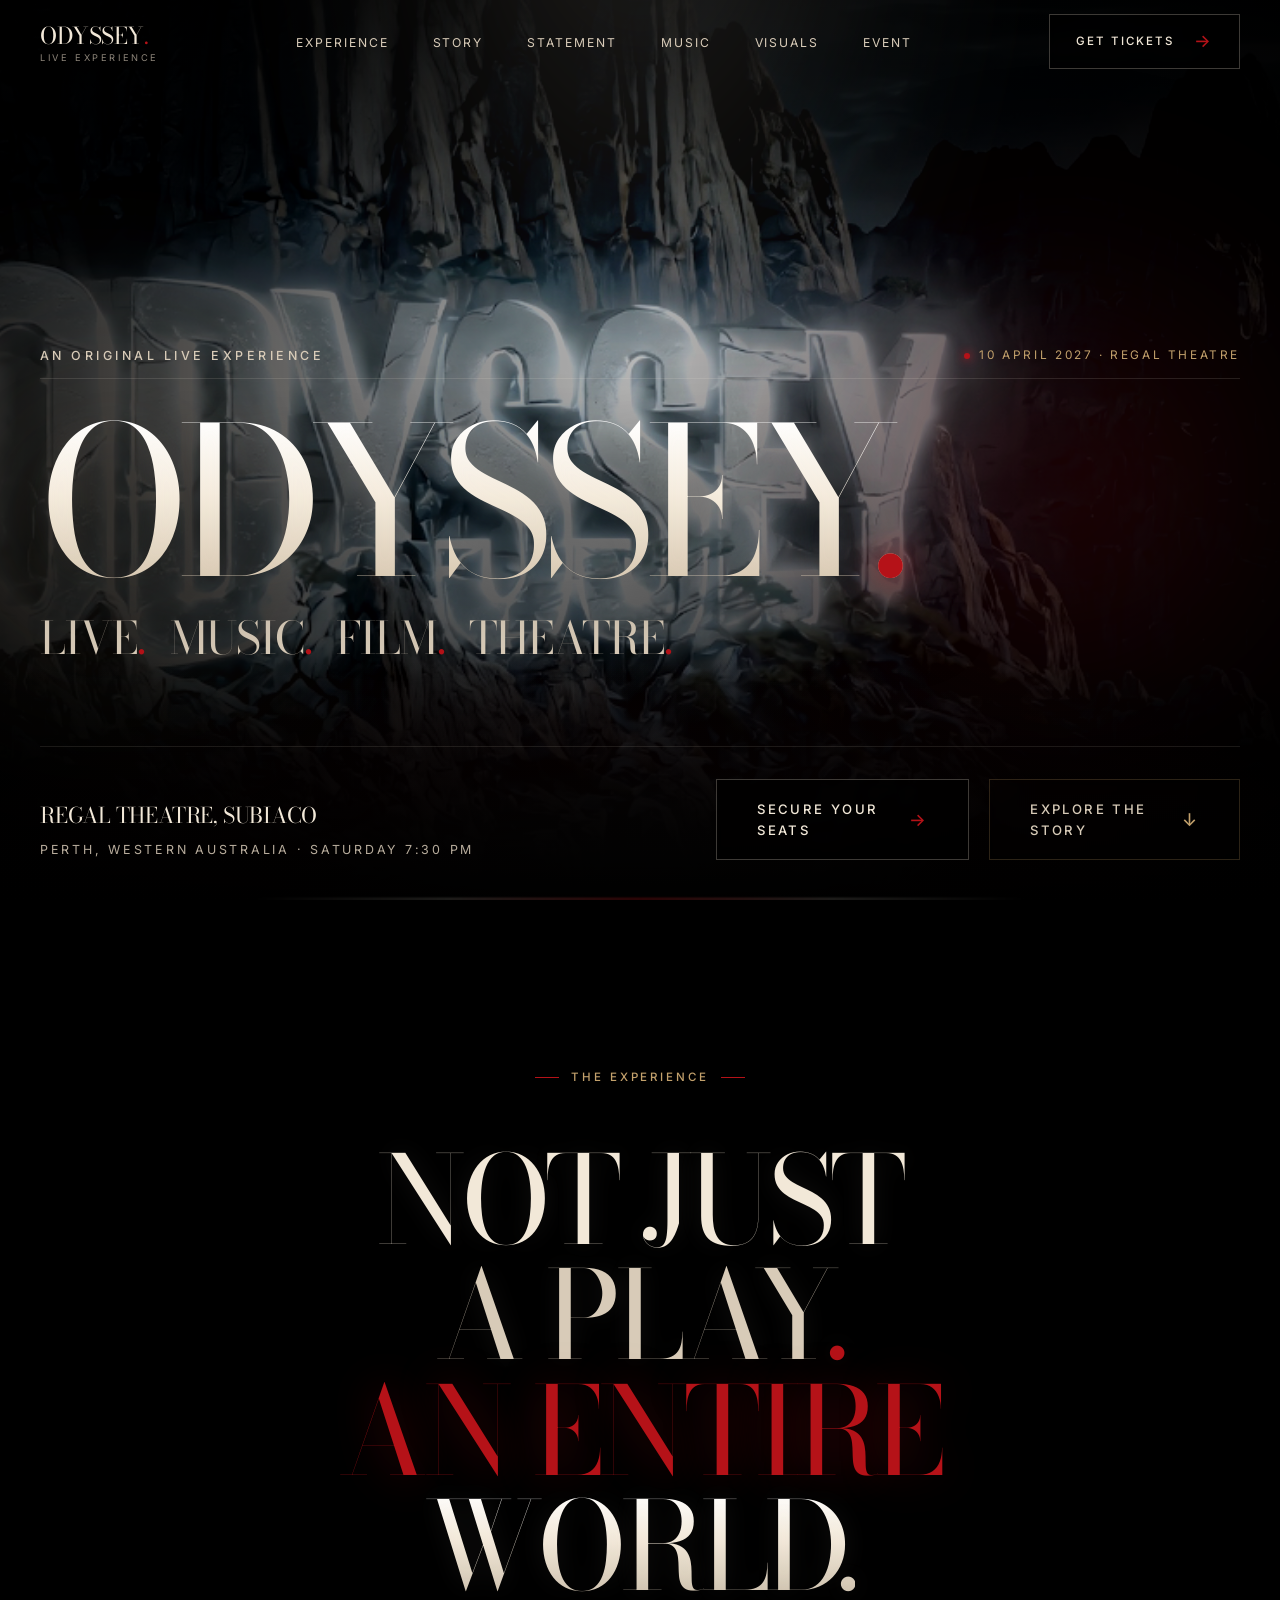
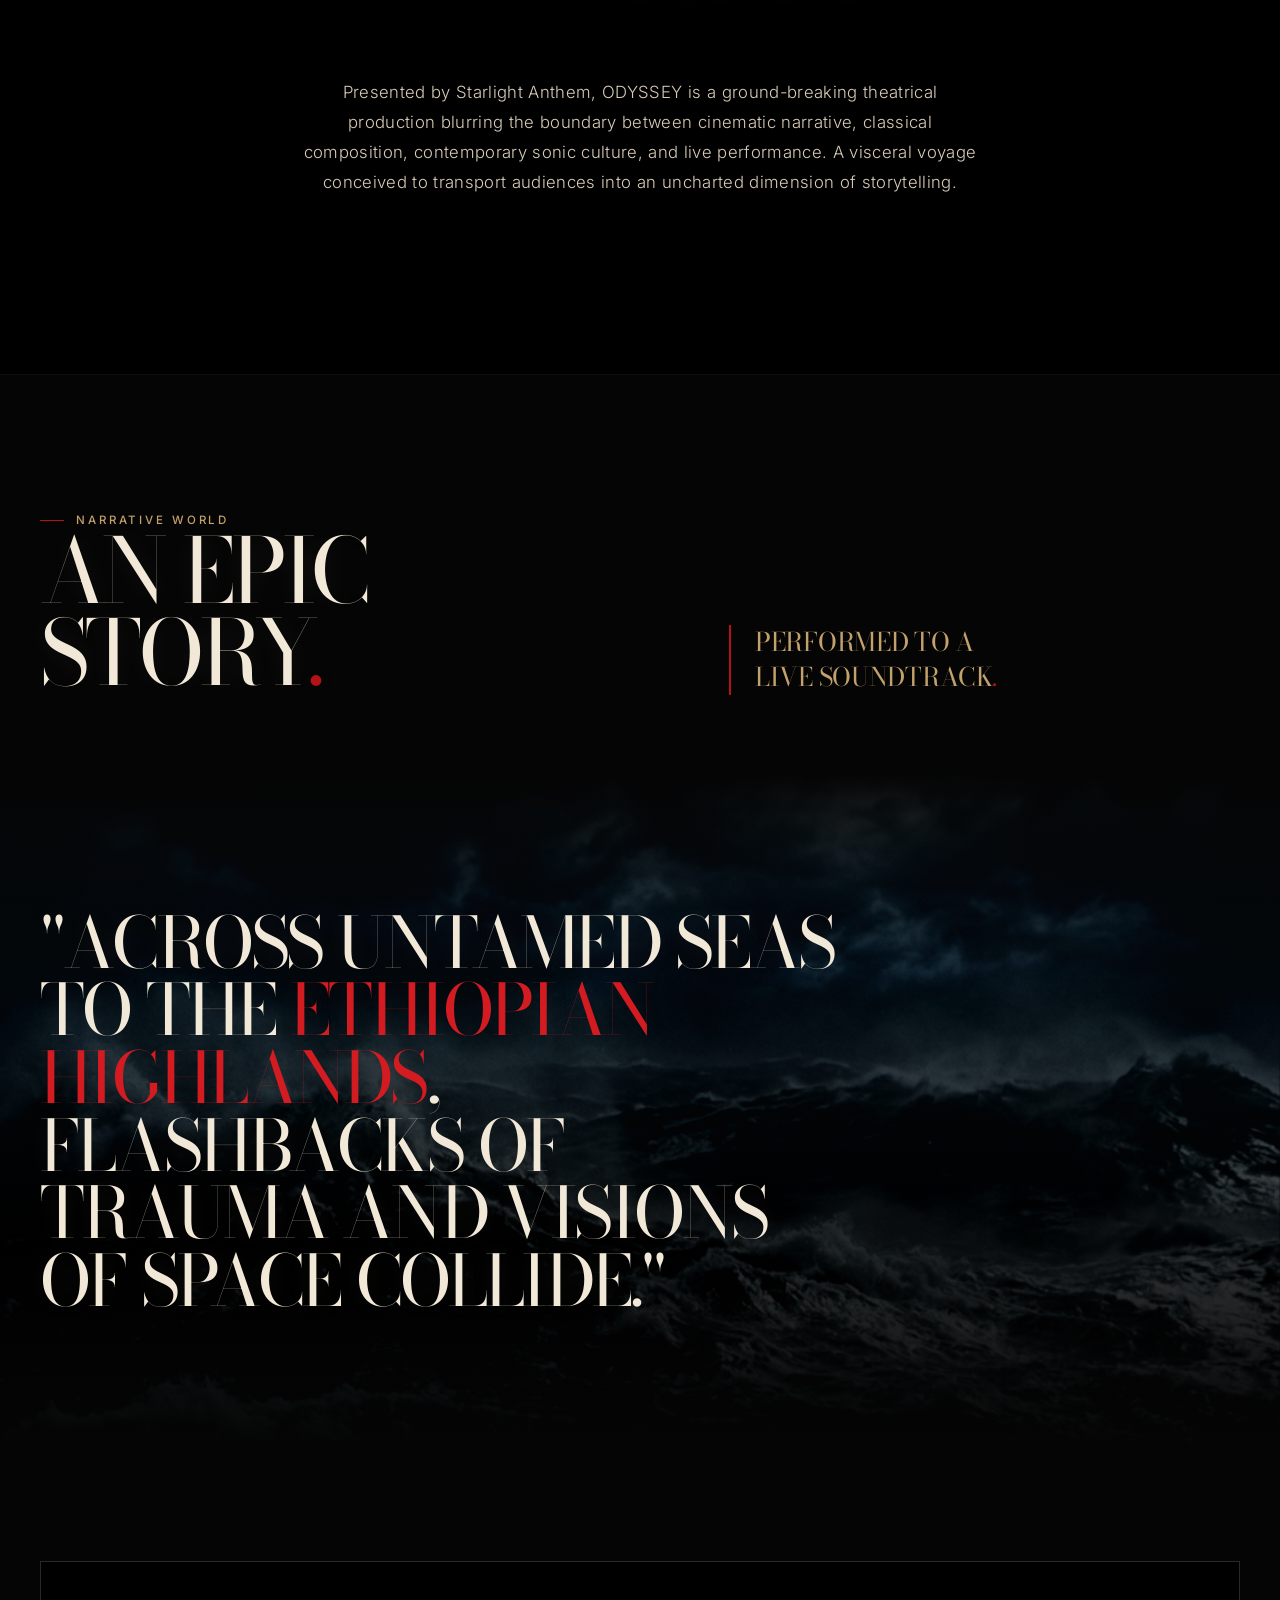
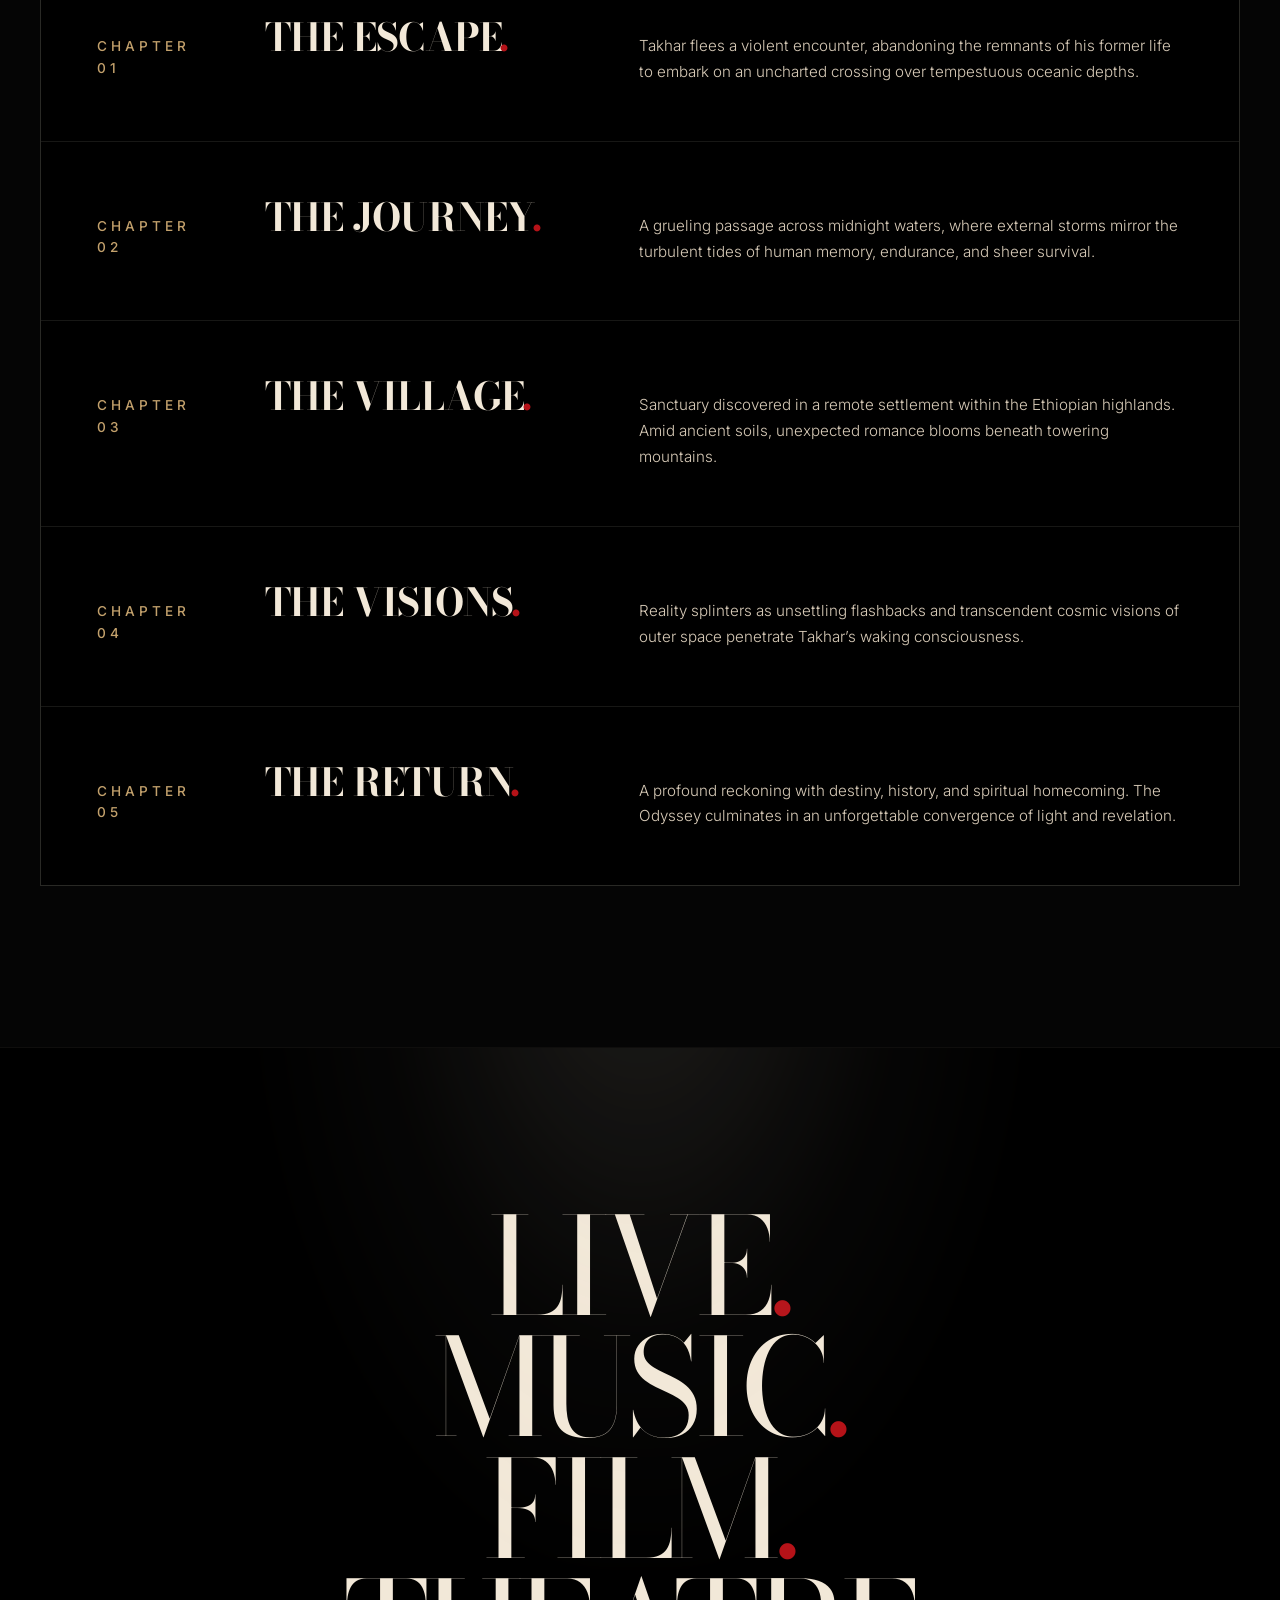
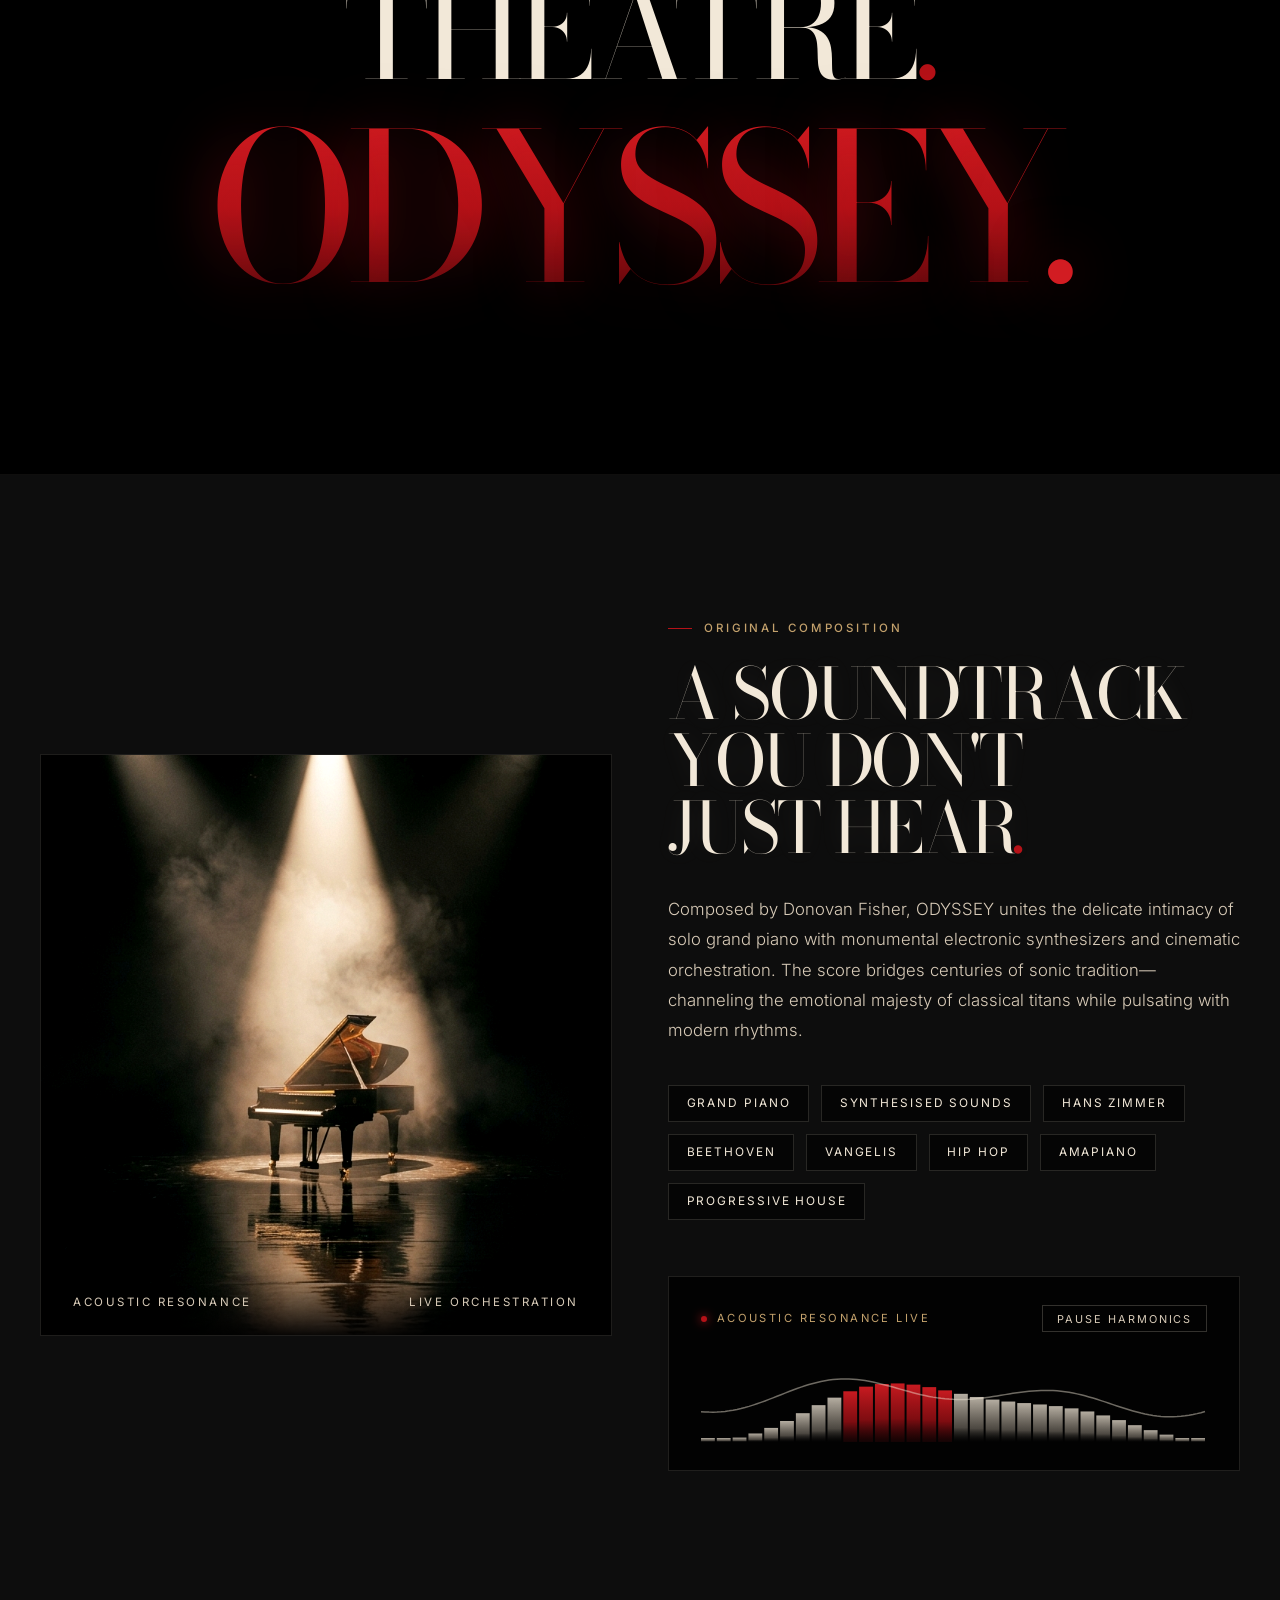
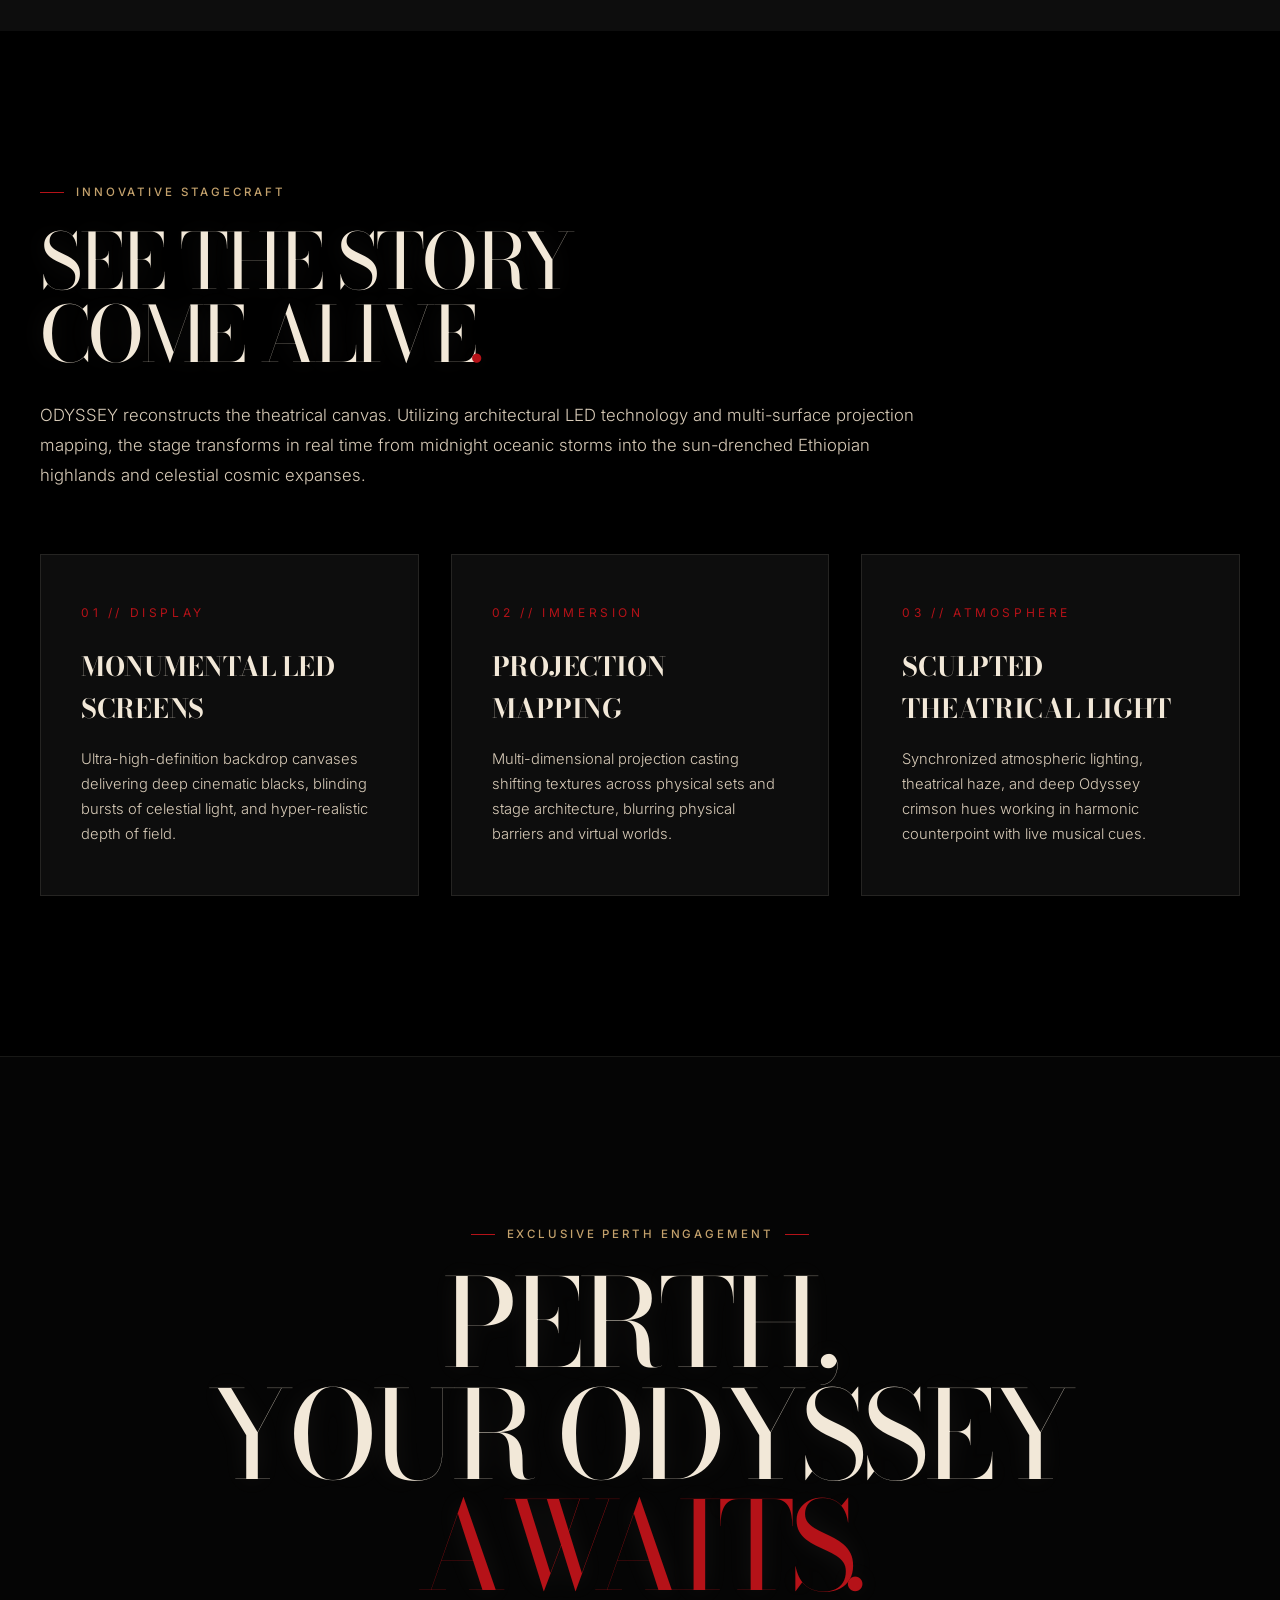
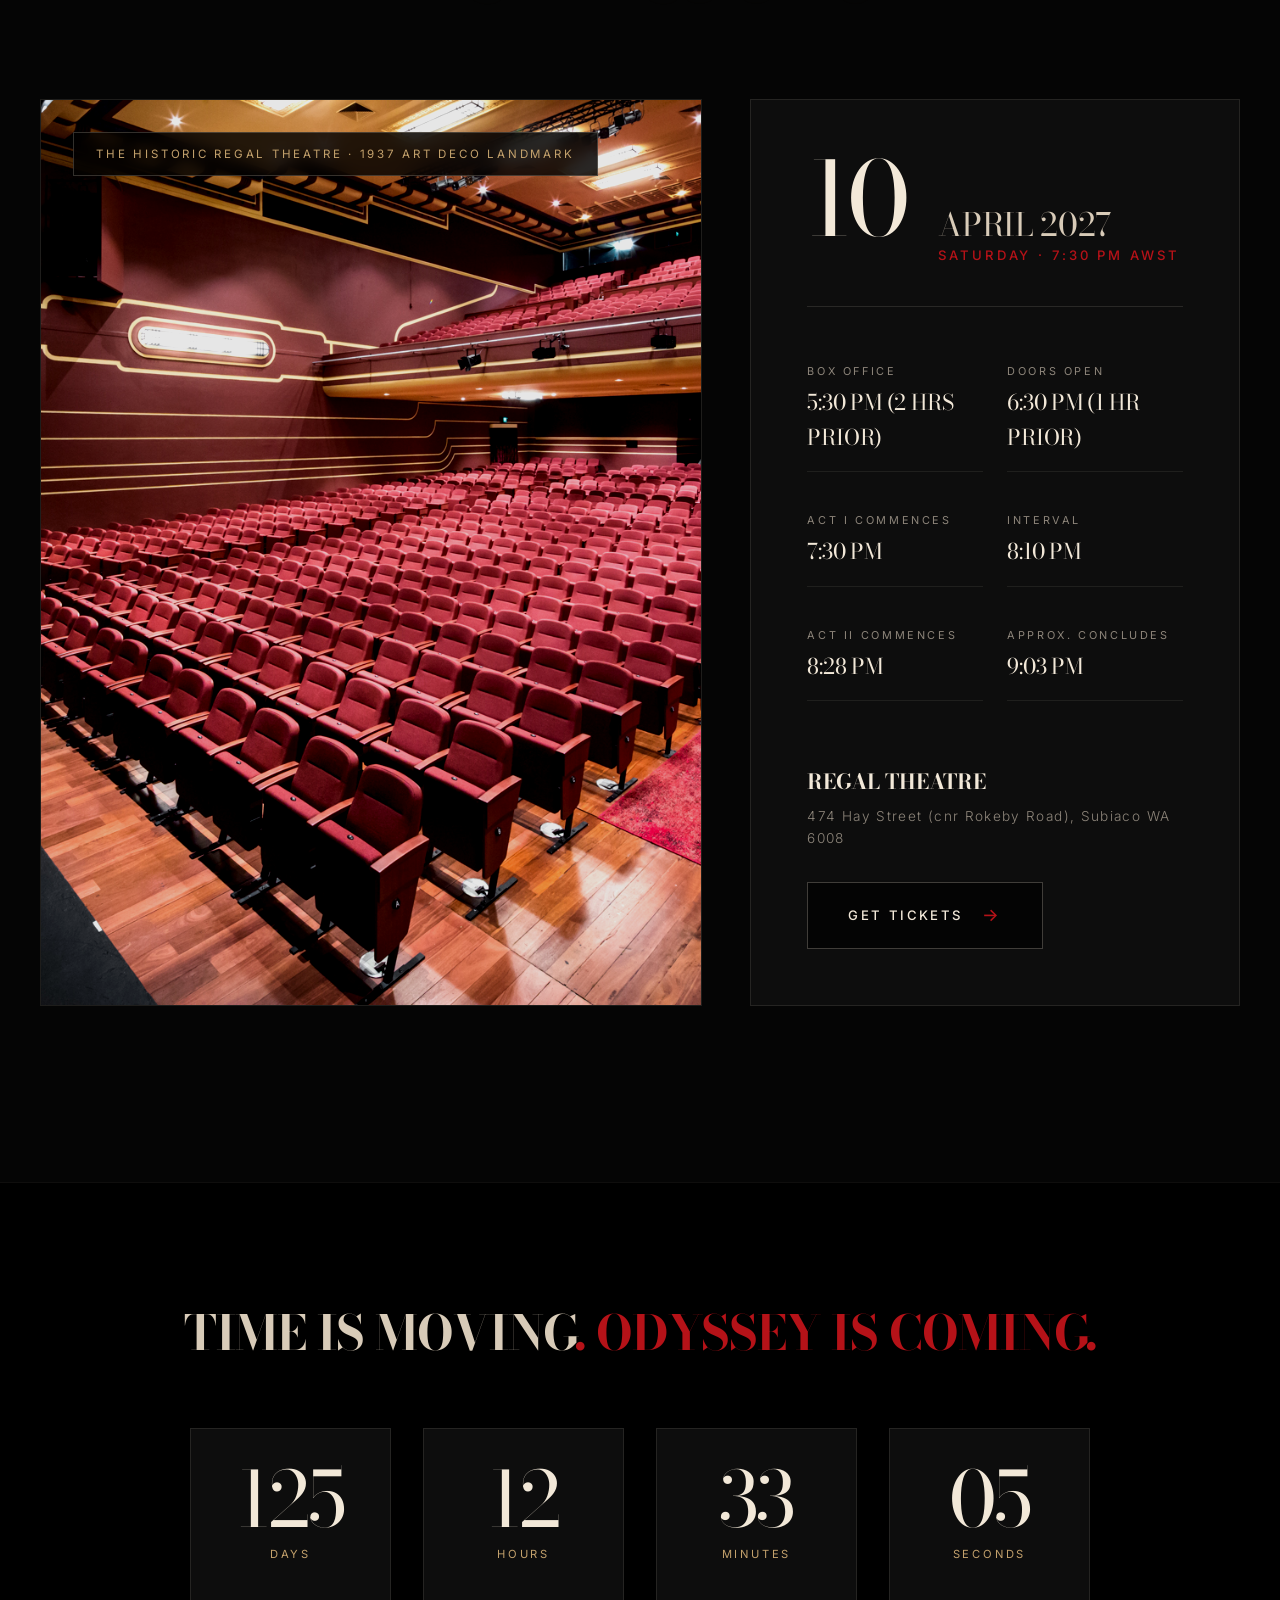
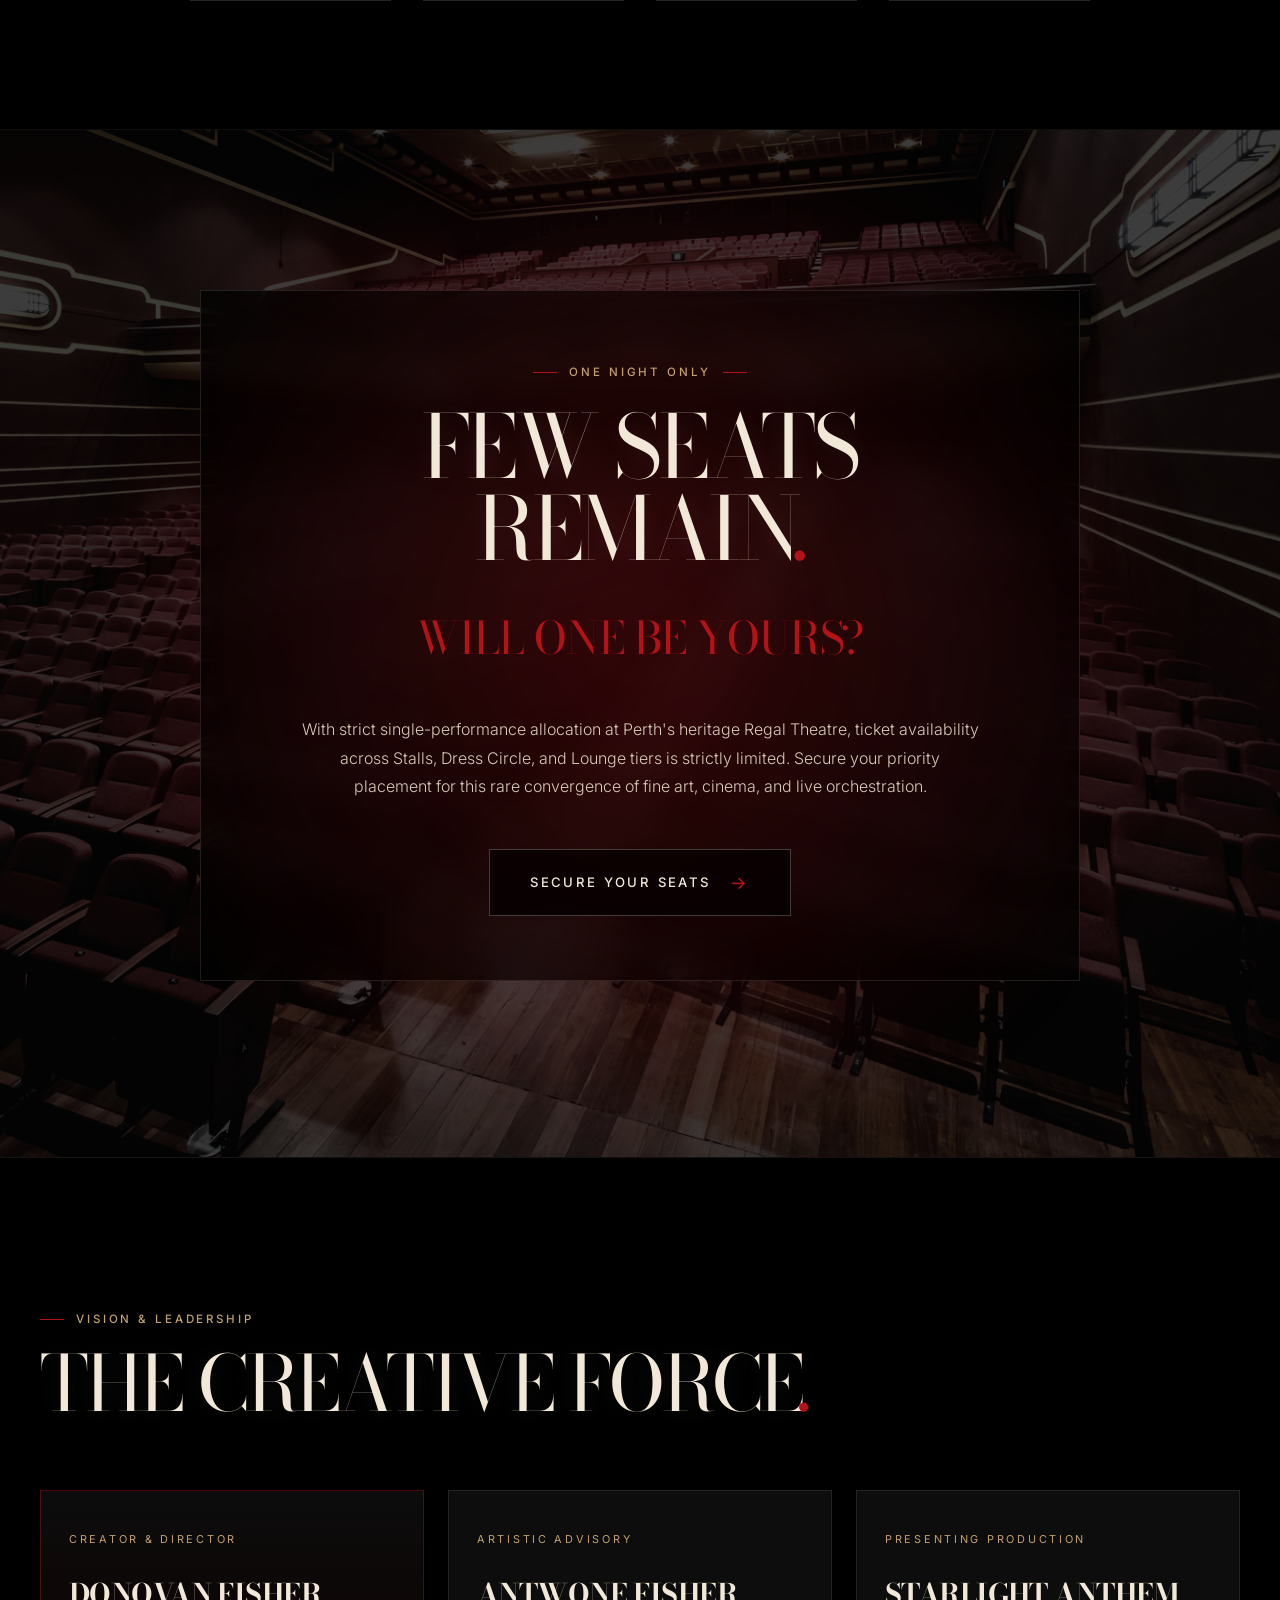
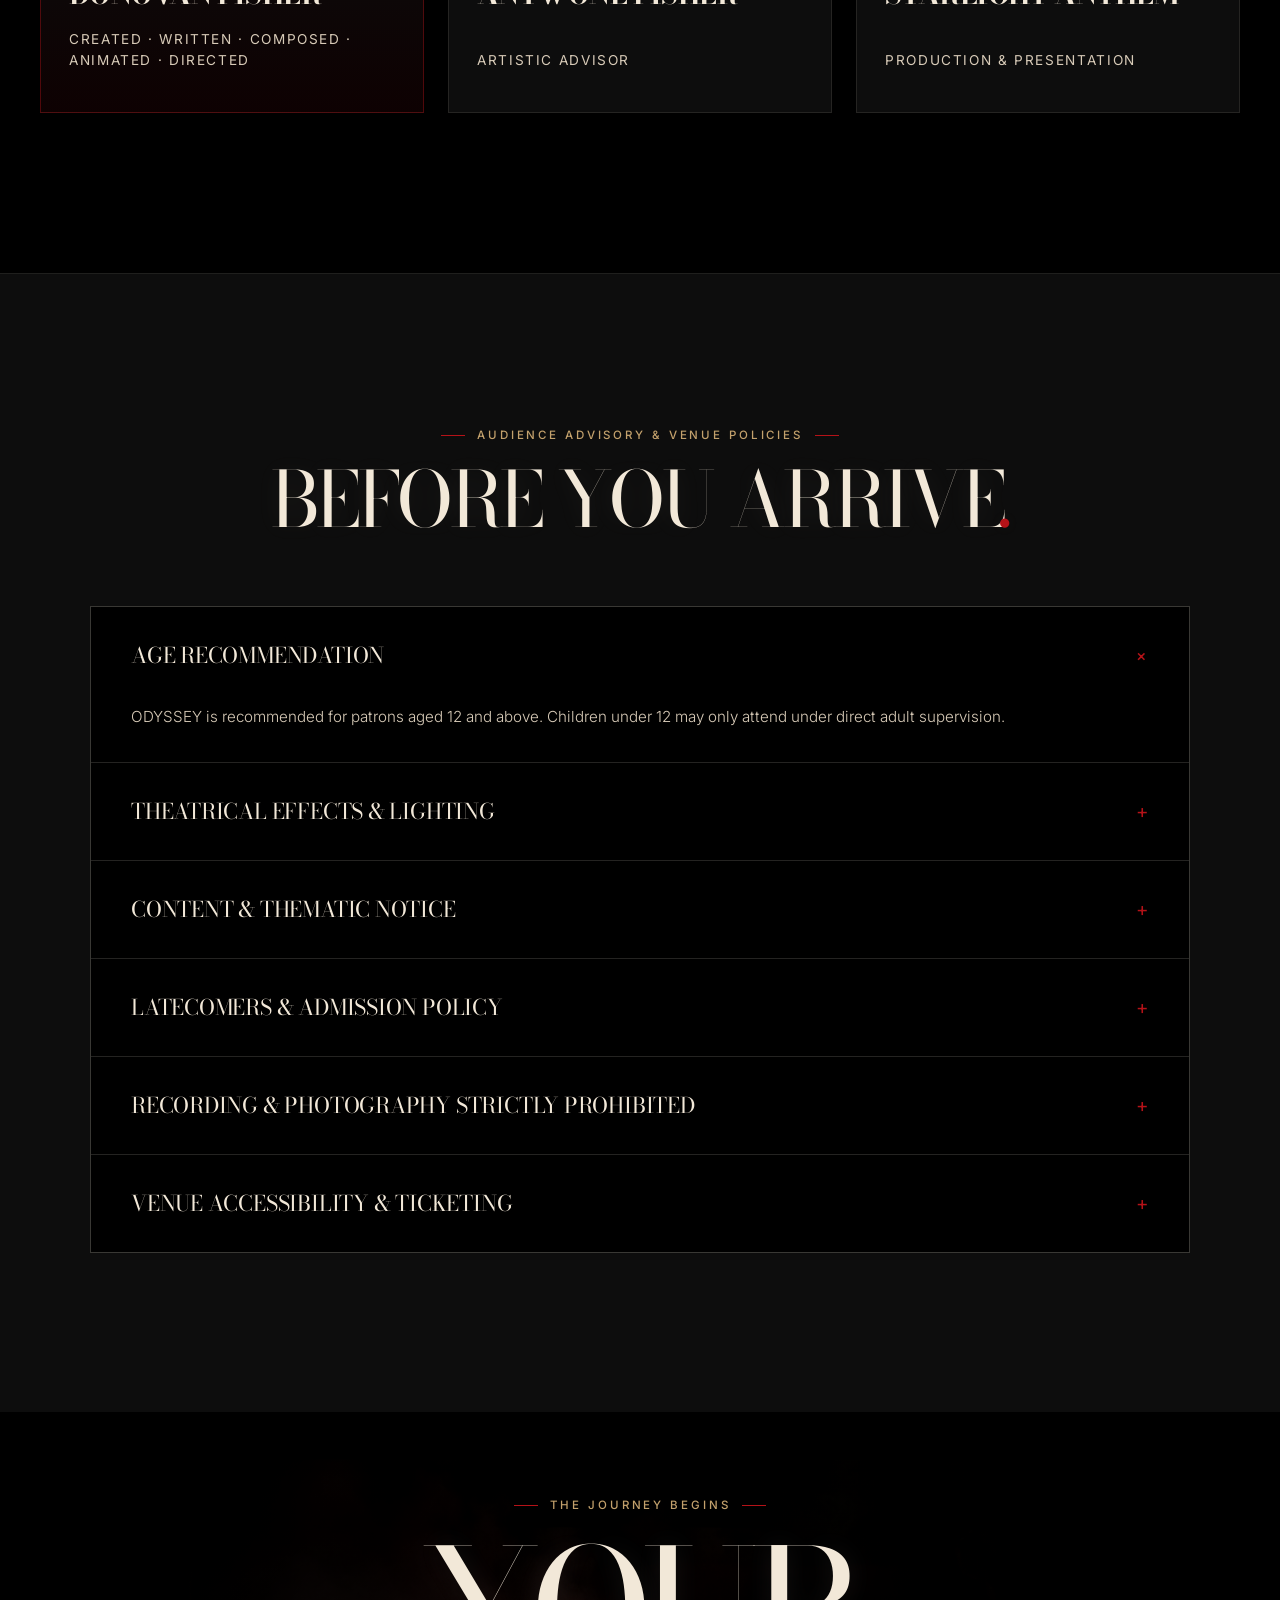
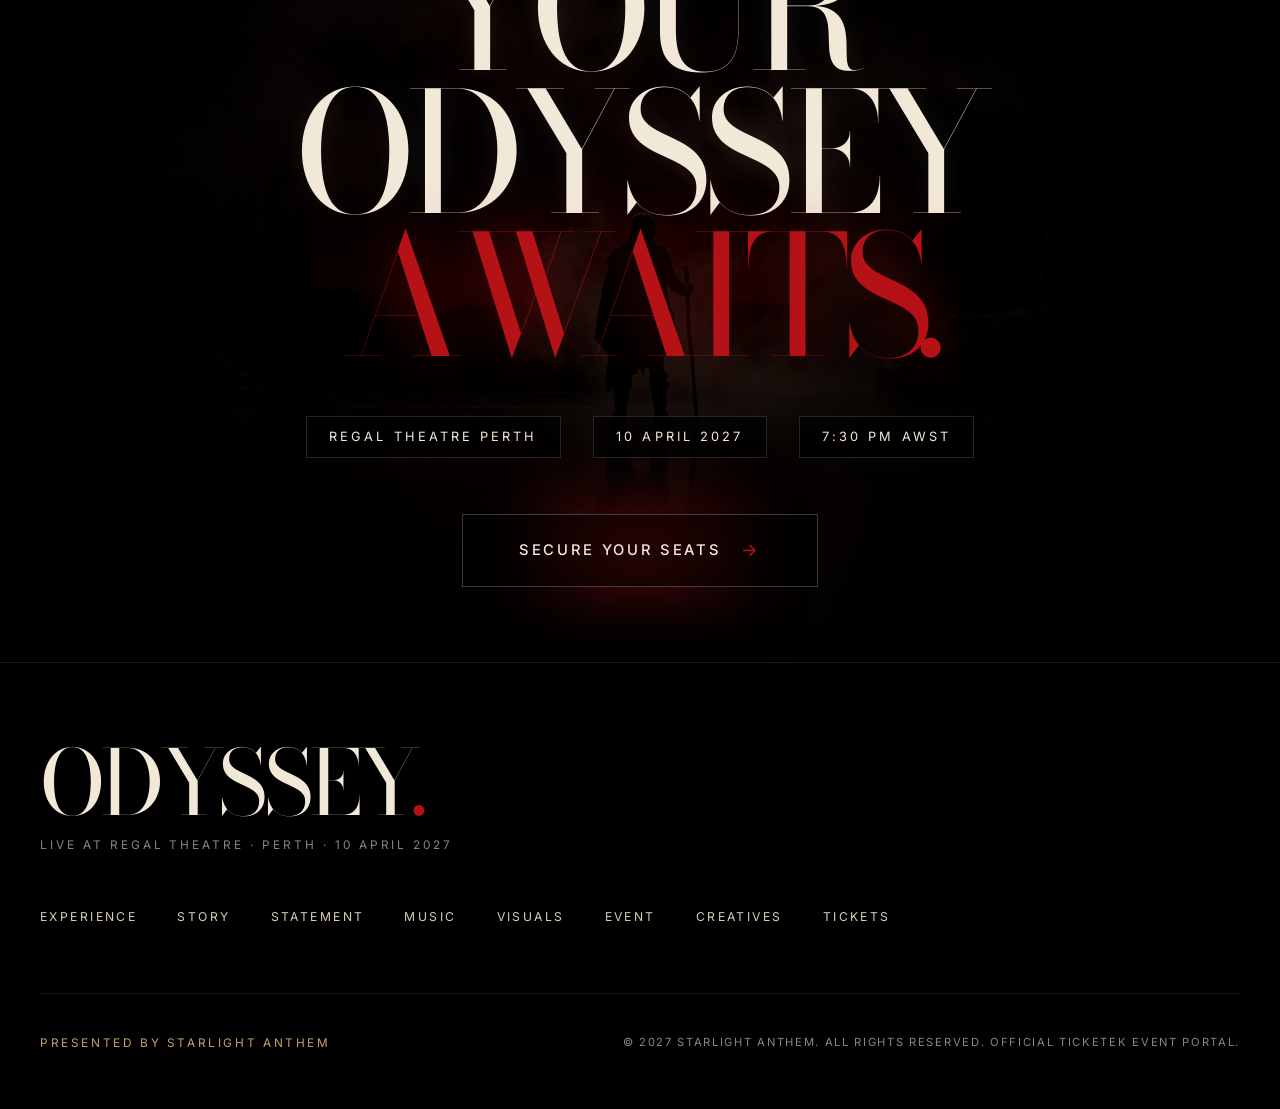
==== odyssey/index.html @ a3371fd0 "Initial commit Co-authored-by: Copilot <223556219+Copilot@users.noreply.github.com>" ====
<!DOCTYPE html>
<html lang="en">
<head>
  <meta charset="UTF-8">
  <meta name="viewport" content="width=device-width, initial-scale=1.0">
  <title>ODYSSEY | Live at Regal Theatre Perth</title>

  <!-- SEO & Social Meta (Requirement 53) -->
  <meta name="description" content="Experience ODYSSEY live at Regal Theatre, Perth on 10 April 2027. An original stage experience combining live music, theatre, film, visual art and technology.">
  <meta name="robots" content="index, follow">
  <meta name="theme-color" content="#000000">

  <!-- Open Graph / Facebook -->
  <meta property="og:type" content="website">
  <meta property="og:url" content="https://premier.ticketek.com.au/shows/show.aspx?eg=PRESALE&ep=EARLYBIRD&sh=ODYSSEYP26">
  <meta property="og:title" content="ODYSSEY | Live at Regal Theatre Perth">
  <meta property="og:description" content="An original live theatrical experience combining live music, cinema, stage, and visual technology. Presented by Starlight Anthem.">
  <meta property="og:image" content="assets/images/hero.jpg">

  <!-- Twitter / X -->
  <meta name="twitter:card" content="summary_large_image">
  <meta name="twitter:title" content="ODYSSEY | Live at Regal Theatre Perth">
  <meta name="twitter:description" content="An original live stage experience created and composed by Donovan Fisher. 10 April 2027 at Regal Theatre Subiaco.">
  <meta name="twitter:image" content="assets/images/hero.jpg">

  <!-- Google Fonts: Didone Editorial Serifs & Modern Sans -->
  <link rel="preconnect" href="https://fonts.googleapis.com">
  <link rel="preconnect" href="https://fonts.gstatic.com" crossorigin>
  <link href="https://fonts.googleapis.com/css2?family=Bodoni+Moda:ital,opsz,wght@0,6..96,400;0,6..96,500;0,6..96,600;1,6..96,400&family=Cormorant+Garamond:ital,wght@0,400;0,500;0,600;1,400&family=DM+Serif+Display:ital@0;1&family=Inter:wght@300;400;500;600&display=swap" rel="stylesheet">

  <!-- Stylesheets -->
  <link rel="stylesheet" href="css/style.css">
  <link rel="stylesheet" href="css/responsive.css">

  <!-- Event Structured Data JSON-LD (Requirement 53) -->
  <script type="application/ld+json">
  {
    "@context": "https://schema.org",
    "@type": "TheaterEvent",
    "name": "ODYSSEY — Live Experience",
    "description": "An original live stage production created, written, composed, animated, and directed by Donovan Fisher. A modern adaptation of Homer's Odyssey combining live music, theatre, film, and projection technology.",
    "startDate": "2027-04-10T19:30:00+08:00",
    "endDate": "2027-04-10T21:03:00+08:00",
    "eventStatus": "https://schema.org/EventScheduled",
    "eventAttendanceMode": "https://schema.org/OfflineEventAttendanceMode",
    "location": {
      "@type": "Place",
      "name": "Regal Theatre",
      "address": {
        "@type": "PostalAddress",
        "streetAddress": "474 Hay Street",
        "addressLocality": "Subiaco",
        "addressRegion": "WA",
        "postalCode": "6008",
        "addressCountry": "AU"
      }
    },
    "image": [
      "assets/images/hero.jpg"
    ],
    "performer": {
      "@type": "Person",
      "name": "Donovan Fisher",
      "jobTitle": "Creator, Composer & Director"
    },
    "organizer": {
      "@type": "Organization",
      "name": "Starlight Anthem"
    },
    "offers": {
      "@type": "Offer",
      "url": "https://premier.ticketek.com.au/shows/show.aspx?eg=PRESALE&ep=EARLYBIRD&sh=ODYSSEYP26",
      "availability": "https://schema.org/InStock",
      "validFrom": "2024-01-01"
    }
  }
  </script>
</head>
<body>

  <!-- Sticky Minimal Navigation (Requirement 13) -->
  <header class="odyssey-header">
    <div class="nav-container">
      <a href="#hero" class="brand-mark" aria-label="ODYSSEY Home">
        <span class="brand-title">ODYSSEY<span class="period">.</span></span>
        <span class="brand-tagline">LIVE EXPERIENCE</span>
      </a>

      <nav class="nav-links-wrap" aria-label="Main Navigation">
        <ul class="nav-links">
          <li><a href="#manifesto" class="nav-link">EXPERIENCE</a></li>
          <li><a href="#story" class="nav-link">STORY</a></li>
          <li><a href="#monument" class="nav-link">STATEMENT</a></li>
          <li><a href="#music" class="nav-link">MUSIC</a></li>
          <li><a href="#visuals" class="nav-link">VISUALS</a></li>
          <li><a href="#venue" class="nav-link">EVENT</a></li>
        </ul>
      </nav>

      <div class="nav-actions">
        <a href="#" class="odyssey-btn nav-cta" data-ticket-btn>
          <span>GET TICKETS</span>
          <span class="btn-arrow" aria-hidden="true">→</span>
        </a>
        <button class="mobile-toggle" aria-label="Toggle navigation menu" aria-expanded="false">
          <span></span>
          <span></span>
          <span></span>
        </button>
      </div>
    </div>
  </header>

  <!-- Mobile Menu Overlay -->
  <div class="mobile-nav-overlay" aria-hidden="true">
    <ul class="mobile-nav-links">
      <li><a href="#hero" class="mobile-nav-link">ODYSSEY.</a></li>
      <li><a href="#manifesto" class="mobile-nav-link">EXPERIENCE.</a></li>
      <li><a href="#story" class="mobile-nav-link">THE STORY.</a></li>
      <li><a href="#monument" class="mobile-nav-link">STATEMENT.</a></li>
      <li><a href="#music" class="mobile-nav-link">LIVE MUSIC.</a></li>
      <li><a href="#visuals" class="mobile-nav-link">VISUAL TECH.</a></li>
      <li><a href="#venue" class="mobile-nav-link">PERTH EVENT.</a></li>
      <li><a href="#creatives" class="mobile-nav-link">CREATIVES.</a></li>
    </ul>
    <a href="#" class="odyssey-btn" data-ticket-btn>
      <span>SECURE YOUR SEATS</span>
      <span class="btn-arrow" aria-hidden="true">→</span>
    </a>
  </div>

  <main id="main-content">

    <!-- =======================================================================
         10. HERO SECTION (Requirements 10, 11, 12, 26, 39)
         ======================================================================= -->
    <section class="hero-section" id="hero">
      <!-- Layer 1: Background Black + Layer 2: Official Monolith Mountain Artwork -->
      <div class="hero-bg-layer" id="heroBg" style="background-image: url('assets/images/hero.jpg');" aria-hidden="true"></div>
      
      <!-- Layer 3: Theatrical Vignette & Smoke Shroud -->
      <div class="hero-vignette" aria-hidden="true"></div>

      <!-- Layer 4 & 5: Theatrical Lighting Spotlights (Requirement 24) -->
      <div class="theatre-spotlight-top" aria-hidden="true"></div>
      <div class="theatre-spotlight-red" aria-hidden="true"></div>
      <div class="theatre-spotlight-side" aria-hidden="true"></div>

      <!-- Layer 6: Reflective Stage Floor (Requirement 26) -->
      <div class="stage-floor-reflection" aria-hidden="true"></div>

      <!-- Hero Typography & Editorial Stature (Requirement 11) -->
      <div class="hero-content">
        <!-- Top Metadata Header Strip -->
        <div class="hero-label-wrap">
          <span class="hero-supertitle">AN ORIGINAL LIVE EXPERIENCE</span>
          <span class="hero-date-badge">10 APRIL 2027 · REGAL THEATRE</span>
        </div>

        <div class="hero-title-area">
          <h1 class="didone-title hero-title-giant">
            ODYSSEY<span class="period">.</span>
          </h1>
          <div class="hero-statement-strip">
            <span class="hero-statement-word">LIVE<span class="period">.</span></span>
            <span class="hero-statement-word">MUSIC<span class="period">.</span></span>
            <span class="hero-statement-word">FILM<span class="period">.</span></span>
            <span class="hero-statement-word">THEATRE<span class="period">.</span></span>
          </div>
        </div>

        <div class="hero-footer-bar">
          <div class="hero-venue-info">
            <div class="venue-headline">REGAL THEATRE, SUBIACO</div>
            <div class="venue-subline">PERTH, WESTERN AUSTRALIA · SATURDAY 7:30 PM</div>
          </div>
          <div class="hero-actions">
            <a href="#" class="odyssey-btn" data-ticket-btn>
              <span>SECURE YOUR SEATS</span>
              <span class="btn-arrow" aria-hidden="true">→</span>
            </a>
            <a href="#story" class="odyssey-btn odyssey-btn-secondary">
              <span>EXPLORE THE STORY</span>
              <span class="btn-arrow" aria-hidden="true">↓</span>
            </a>
          </div>
        </div>
      </div>
    </section>


    <!-- =======================================================================
         15. INTRO MANIFESTO SECTION (Requirement 15)
         ======================================================================= -->
    <section class="manifesto-section" id="manifesto">
      <div class="manifesto-container reveal">
        <div class="manifesto-label">
          <span class="meta-label is-centered">THE EXPERIENCE</span>
        </div>

        <div class="didone-title manifesto-text">
          <span class="manifesto-line manifesto-line-1">NOT JUST</span>
          <span class="manifesto-line manifesto-line-2">A PLAY<span class="campaign-period">.</span></span>
          <span class="manifesto-line manifesto-line-3">AN ENTIRE</span>
          <span class="manifesto-line manifesto-line-4 text-weathered">WORLD<span class="campaign-period">.</span></span>
        </div>

        <p class="manifesto-subtext">
          Presented by Starlight Anthem, ODYSSEY is a ground-breaking theatrical production blurring the boundary between cinematic narrative, classical composition, contemporary sonic culture, and live performance. A visceral voyage conceived to transport audiences into an uncharted dimension of storytelling.
        </p>
      </div>
    </section>


    <!-- =======================================================================
         16, 17, 18. VISUAL STORY & CHAPTERS (Requirements 16, 17, 18)
         ======================================================================= -->
    <section class="story-section" id="story">
      <div class="story-header-wrap reveal">
        <div>
          <span class="meta-label">NARRATIVE WORLD</span>
          <h2 class="didone-title story-main-heading">
            AN EPIC<br>STORY<span class="campaign-period">.</span>
          </h2>
        </div>
        <div>
          <p class="story-sub-heading">
            PERFORMED TO A<br>LIVE SOUNDTRACK<span class="campaign-period">.</span>
          </p>
        </div>
      </div>

      <!-- Parallax Ocean / Storm Narrative Canvas (Requirement 16, 17) -->
      <div class="story-hero-parallax-wrap reveal">
        <img src="assets/images/story.jpg" id="storyParallaxImg" alt="ODYSSEY dramatic oceanic voyage and stormy horizons" class="story-hero-parallax-img" loading="lazy">
        <div class="story-parallax-overlay">
          <div class="story-parallax-inner">
            <h3 class="didone-title story-parallax-quote">
              "ACROSS UNTAMED SEAS TO THE <span class="accent-red">ETHIOPIAN HIGHLANDS</span>, FLASHBACKS OF TRAUMA AND VISIONS OF SPACE COLLIDE."
            </h3>
          </div>
        </div>
      </div>

      <!-- Narrative Chapter Breakdown (Requirement 18) -->
      <div class="story-chapters-wrap reveal">
        <div class="chapters-grid">
          <!-- Chapter 01 -->
          <article class="chapter-row">
            <div class="chapter-num">CHAPTER 01</div>
            <h3 class="chapter-title">THE ESCAPE<span class="campaign-period">.</span></h3>
            <p class="chapter-desc">
              Takhar flees a violent encounter, abandoning the remnants of his former life to embark on an uncharted crossing over tempestuous oceanic depths.
            </p>
          </article>

          <!-- Chapter 02 -->
          <article class="chapter-row">
            <div class="chapter-num">CHAPTER 02</div>
            <h3 class="chapter-title">THE JOURNEY<span class="campaign-period">.</span></h3>
            <p class="chapter-desc">
              A grueling passage across midnight waters, where external storms mirror the turbulent tides of human memory, endurance, and sheer survival.
            </p>
          </article>

          <!-- Chapter 03 -->
          <article class="chapter-row">
            <div class="chapter-num">CHAPTER 03</div>
            <h3 class="chapter-title">THE VILLAGE<span class="campaign-period">.</span></h3>
            <p class="chapter-desc">
              Sanctuary discovered in a remote settlement within the Ethiopian highlands. Amid ancient soils, unexpected romance blooms beneath towering mountains.
            </p>
          </article>

          <!-- Chapter 04 -->
          <article class="chapter-row">
            <div class="chapter-num">CHAPTER 04</div>
            <h3 class="chapter-title">THE VISIONS<span class="campaign-period">.</span></h3>
            <p class="chapter-desc">
              Reality splinters as unsettling flashbacks and transcendent cosmic visions of outer space penetrate Takhar’s waking consciousness.
            </p>
          </article>

          <!-- Chapter 05 -->
          <article class="chapter-row">
            <div class="chapter-num">CHAPTER 05</div>
            <h3 class="chapter-title">THE RETURN<span class="campaign-period">.</span></h3>
            <p class="chapter-desc">
              A profound reckoning with destiny, history, and spiritual homecoming. The Odyssey culminates in an unforgettable convergence of light and revelation.
            </p>
          </article>
        </div>
      </div>
    </section>


    <!-- =======================================================================
         19. BRAND MONUMENT: LIVE. MUSIC. FILM. THEATRE. (Requirement 19)
         ======================================================================= -->
    <section class="typographic-statement-section" id="monument">
      <div class="theatre-spotlight-top" aria-hidden="true"></div>
      <div class="typographic-monument reveal">
        <span class="monument-line">LIVE<span class="period">.</span></span>
        <span class="monument-line">MUSIC<span class="period">.</span></span>
        <span class="monument-line">FILM<span class="period">.</span></span>
        <span class="monument-line">THEATRE<span class="period">.</span></span>
        <span class="monument-line monument-line-hero">ODYSSEY<span class="period">.</span></span>
      </div>
    </section>


    <!-- =======================================================================
         20. MUSIC & SONIC ARCHITECTURE (Requirement 20)
         ======================================================================= -->
    <section class="music-section" id="music">
      <div class="music-container">
        <div class="music-grid reveal">
          <!-- Theatrical Concert Piano Still -->
          <div class="music-image-frame">
            <img src="assets/images/music.jpg" id="musicImg" alt="Grand concert piano on pitch-black stage under solitary spotlight" loading="lazy">
            <div class="music-image-caption">
              <span>ACOUSTIC RESONANCE</span>
              <span>LIVE ORCHESTRATION</span>
            </div>
          </div>

          <!-- Sonic Narrative Details & Frequency Visualizer -->
          <div class="music-info">
            <span class="meta-label">ORIGINAL COMPOSITION</span>
            <h2 class="didone-title music-headline">
              A SOUNDTRACK<br>YOU DON'T<br>JUST HEAR<span class="campaign-period">.</span>
            </h2>
            <p class="music-description">
              Composed by Donovan Fisher, ODYSSEY unites the delicate intimacy of solo grand piano with monumental electronic synthesizers and cinematic orchestration. The score bridges centuries of sonic tradition—channeling the emotional majesty of classical titans while pulsating with modern rhythms.
            </p>

            <!-- Sonic Influences -->
            <div class="sonic-influences-cluster">
              <span class="sonic-tag">GRAND PIANO</span>
              <span class="sonic-tag">SYNTHESISED SOUNDS</span>
              <span class="sonic-tag">HANS ZIMMER</span>
              <span class="sonic-tag">BEETHOVEN</span>
              <span class="sonic-tag">VANGELIS</span>
              <span class="sonic-tag">HIP HOP</span>
              <span class="sonic-tag">AMAPIANO</span>
              <span class="sonic-tag">PROGRESSIVE HOUSE</span>
            </div>

            <!-- Abstract Interactive Audio Visualizer (Requirement 20) -->
            <div class="visualizer-wrapper">
              <div class="visualizer-header">
                <div class="visualizer-status">
                  <span class="status-dot"></span>
                  <span>ACOUSTIC RESONANCE LIVE</span>
                </div>
                <button class="visualizer-btn" id="toggleVisualizerBtn" type="button">PAUSE HARMONICS</button>
              </div>
              <canvas class="visualizer-canvas" id="audioVisualizer" aria-label="Audio Frequency Spectrum Visualizer"></canvas>
            </div>
          </div>
        </div>
      </div>
    </section>


    <!-- =======================================================================
         21. VISUAL TECHNOLOGY & PROJECTION MAPPING (Requirement 21)
         ======================================================================= -->
    <section class="visual-tech-section" id="visuals">
      <div class="visual-tech-container">
        <div class="visual-tech-header reveal">
          <span class="meta-label">INNOVATIVE STAGECRAFT</span>
          <h2 class="didone-title visual-tech-heading">
            SEE THE STORY<br>COME ALIVE<span class="campaign-period">.</span>
          </h2>
          <p class="visual-tech-desc">
            ODYSSEY reconstructs the theatrical canvas. Utilizing architectural LED technology and multi-surface projection mapping, the stage transforms in real time from midnight oceanic storms into the sun-drenched Ethiopian highlands and celestial cosmic expanses.
          </p>
        </div>

        <div class="tech-cards-grid reveal">
          <!-- Tech 01 -->
          <div class="tech-card">
            <div class="tech-card-icon">01 // DISPLAY</div>
            <h3 class="tech-card-title">MONUMENTAL LED SCREENS</h3>
            <p class="tech-card-desc">
              Ultra-high-definition backdrop canvases delivering deep cinematic blacks, blinding bursts of celestial light, and hyper-realistic depth of field.
            </p>
          </div>

          <!-- Tech 02 -->
          <div class="tech-card">
            <div class="tech-card-icon">02 // IMMERSION</div>
            <h3 class="tech-card-title">PROJECTION MAPPING</h3>
            <p class="tech-card-desc">
              Multi-dimensional projection casting shifting textures across physical sets and stage architecture, blurring physical barriers and virtual worlds.
            </p>
          </div>

          <!-- Tech 03 -->
          <div class="tech-card">
            <div class="tech-card-icon">03 // ATMOSPHERE</div>
            <h3 class="tech-card-title">SCULPTED THEATRICAL LIGHT</h3>
            <p class="tech-card-desc">
              Synchronized atmospheric lighting, theatrical haze, and deep Odyssey crimson hues working in harmonic counterpoint with live musical cues.
            </p>
          </div>
        </div>
      </div>
    </section>


    <!-- =======================================================================
         28, 29, 30. PERTH VENUE & EVENT INFORMATION (Requirements 28, 29, 30)
         ======================================================================= -->
    <section class="venue-section" id="venue">
      <div class="venue-container">
        <div class="venue-hero-callout reveal">
          <span class="meta-label is-centered">EXCLUSIVE PERTH ENGAGEMENT</span>
          <h2 class="didone-title venue-massive-heading">
            PERTH,<br>YOUR ODYSSEY<br><span class="accent">AWAITS<span class="campaign-period">.</span></span>
          </h2>
        </div>

        <div class="venue-details-split reveal">
          <!-- Regal Theatre Image Frame -->
          <div class="venue-image-box">
            <img src="assets/images/theatre.jpg" id="theatreImg" alt="Regal Theatre Subiaco Perth heritage Art Deco interior and auditorium" loading="lazy">
            <div class="venue-overlay-badge">
              <p>THE HISTORIC REGAL THEATRE · 1937 ART DECO LANDMARK</p>
            </div>
          </div>

          <!-- Schedule & Timing Breakdown (Requirement 29, 30) -->
          <div class="venue-schedule-box">
            <!-- Major Date Headline -->
            <div class="date-feature-block">
              <div class="date-giant-number">10</div>
              <div class="date-meta-text">
                <span class="date-month-year">APRIL 2027</span>
                <span class="date-day-time">SATURDAY · 7:30 PM AWST</span>
              </div>
            </div>

            <!-- Two-Column Show Timing Grid (Requirement 30) -->
            <div class="show-timing-grid">
              <div class="timing-item">
                <span class="timing-label">BOX OFFICE</span>
                <span class="timing-value">5:30 PM (2 HRS PRIOR)</span>
              </div>
              <div class="timing-item">
                <span class="timing-label">DOORS OPEN</span>
                <span class="timing-value">6:30 PM (1 HR PRIOR)</span>
              </div>
              <div class="timing-item">
                <span class="timing-label">ACT I COMMENCES</span>
                <span class="timing-value">7:30 PM</span>
              </div>
              <div class="timing-item">
                <span class="timing-label">INTERVAL</span>
                <span class="timing-value">8:10 PM</span>
              </div>
              <div class="timing-item">
                <span class="timing-label">ACT II COMMENCES</span>
                <span class="timing-value">8:28 PM</span>
              </div>
              <div class="timing-item">
                <span class="timing-label">APPROX. CONCLUDES</span>
                <span class="timing-value">9:03 PM</span>
              </div>
            </div>

            <!-- Location & Action -->
            <div class="venue-location-card">
              <h3 class="location-title">REGAL THEATRE</h3>
              <p class="location-address">474 Hay Street (cnr Rokeby Road), Subiaco WA 6008</p>
              <div style="margin-top: 1.5rem;">
                <a href="#" class="odyssey-btn" data-ticket-btn>
                  <span>GET TICKETS</span>
                  <span class="btn-arrow" aria-hidden="true">→</span>
                </a>
              </div>
            </div>
          </div>
        </div>
      </div>
    </section>


    <!-- =======================================================================
         32. DYNAMIC REAL-TIME COUNTDOWN (Requirement 32)
         Target: 10 April 2027, 7:30 PM AWST
         ======================================================================= -->
    <section class="countdown-section" id="countdown">
      <div class="countdown-container reveal">
        <h3 class="countdown-campaign-phrase">
          TIME IS MOVING<span class="campaign-period">.</span> <span class="highlight">ODYSSEY IS COMING<span class="campaign-period">.</span></span>
        </h3>

        <div class="countdown-grid" aria-live="polite">
          <div class="countdown-box">
            <span class="countdown-number" id="countdownDays">--</span>
            <span class="countdown-unit">DAYS</span>
          </div>
          <div class="countdown-box">
            <span class="countdown-number" id="countdownHours">--</span>
            <span class="countdown-unit">HOURS</span>
          </div>
          <div class="countdown-box">
            <span class="countdown-number" id="countdownMinutes">--</span>
            <span class="countdown-unit">MINUTES</span>
          </div>
          <div class="countdown-box">
            <span class="countdown-number" id="countdownSeconds">--</span>
            <span class="countdown-unit">SECONDS</span>
          </div>
        </div>
      </div>
    </section>


    <!-- =======================================================================
         31. SEATING & SCARCITY SECTION (Requirement 31)
         ======================================================================= -->
    <section class="scarcity-section" id="scarcity">
      <div class="scarcity-bg-wrap">
        <img src="assets/images/audience.jpg" id="audienceImg" alt="Regal Theatre auditorium view from the stage looking over seating" loading="lazy">
      </div>

      <div class="scarcity-container">
        <div class="scarcity-content-box odyssey-red-glow reveal">
          <span class="meta-label is-centered">ONE NIGHT ONLY</span>
          <h2 class="didone-title scarcity-heading">
            FEW SEATS<br>REMAIN<span class="campaign-period">.</span>
          </h2>
          <p class="scarcity-subheading">
            WILL ONE BE YOURS<span class="campaign-period">?</span>
          </p>
          <p class="scarcity-narrative">
            With strict single-performance allocation at Perth's heritage Regal Theatre, ticket availability across Stalls, Dress Circle, and Lounge tiers is strictly limited. Secure your priority placement for this rare convergence of fine art, cinema, and live orchestration.
          </p>
          <a href="#" class="odyssey-btn" data-ticket-btn>
            <span>SECURE YOUR SEATS</span>
            <span class="btn-arrow" aria-hidden="true">→</span>
          </a>
        </div>
      </div>
    </section>


    <!-- =======================================================================
         33. THE CREATIVE FORCE SECTION (Requirement 33)
         ======================================================================= -->
    <section class="creatives-section" id="creatives">
      <div class="creatives-container">
        <div class="creatives-header reveal">
          <span class="meta-label">VISION & LEADERSHIP</span>
          <h2 class="didone-title creatives-heading">
            THE CREATIVE FORCE<span class="campaign-period">.</span>
          </h2>
        </div>

        <div class="creatives-grid reveal">
          <!-- Donovan Fisher -->
          <div class="creative-card featured">
            <div>
              <div class="creative-role-badge">CREATOR & DIRECTOR</div>
              <h3 class="creative-name">DONOVAN FISHER</h3>
            </div>
            <p class="creative-duties">
              Created · Written · Composed · Animated · Directed
            </p>
          </div>

          <!-- Antwone Fisher -->
          <div class="creative-card">
            <div>
              <div class="creative-role-badge">ARTISTIC ADVISORY</div>
              <h3 class="creative-name">ANTWONE FISHER</h3>
            </div>
            <p class="creative-duties">
              Artistic Advisor
            </p>
          </div>

          <!-- Starlight Anthem -->
          <div class="creative-card">
            <div>
              <div class="creative-role-badge">PRESENTING PRODUCTION</div>
              <h3 class="creative-name">STARLIGHT ANTHEM</h3>
            </div>
            <p class="creative-duties">
              Production & Presentation
            </p>
          </div>
        </div>
      </div>
    </section>


    <!-- =======================================================================
         34. BEFORE YOU ARRIVE (ACCORDION ADVISORY) (Requirement 34)
         ======================================================================= -->
    <section class="advisory-section" id="advisory">
      <div class="advisory-container">
        <div class="advisory-header reveal">
          <span class="meta-label is-centered">AUDIENCE ADVISORY & VENUE POLICIES</span>
          <h2 class="didone-title advisory-heading">
            BEFORE YOU ARRIVE<span class="campaign-period">.</span>
          </h2>
        </div>

        <div class="accordion-list reveal">
          <!-- Item 01 -->
          <div class="accordion-item is-open">
            <button class="accordion-trigger" type="button" aria-expanded="true">
              <span class="accordion-title">AGE RECOMMENDATION</span>
              <span class="accordion-icon" aria-hidden="true">+</span>
            </button>
            <div class="accordion-content">
              <p class="accordion-text">
                ODYSSEY is recommended for patrons aged 12 and above. Children under 12 may only attend under direct adult supervision.
              </p>
            </div>
          </div>

          <!-- Item 02 -->
          <div class="accordion-item">
            <button class="accordion-trigger" type="button" aria-expanded="false">
              <span class="accordion-title">THEATRICAL EFFECTS & LIGHTING</span>
              <span class="accordion-icon" aria-hidden="true">+</span>
            </button>
            <div class="accordion-content">
              <p class="accordion-text">
                This production utilizes rapid strobe lighting, sudden bursts of darkness, high-intensity projection mapping, and theatrical smoke/haze effects throughout the performance.
              </p>
            </div>
          </div>

          <!-- Item 03 -->
          <div class="accordion-item">
            <button class="accordion-trigger" type="button" aria-expanded="false">
              <span class="accordion-title">CONTENT & THEMATIC NOTICE</span>
              <span class="accordion-icon" aria-hidden="true">+</span>
            </button>
            <div class="accordion-content">
              <p class="accordion-text">
                The performance contains coarse language, depiction of violent encounters, psychological trauma themes, and mature thematic elements.
              </p>
            </div>
          </div>

          <!-- Item 04 -->
          <div class="accordion-item">
            <button class="accordion-trigger" type="button" aria-expanded="false">
              <span class="accordion-title">LATECOMERS & ADMISSION POLICY</span>
              <span class="accordion-icon" aria-hidden="true">+</span>
            </button>
            <div class="accordion-content">
              <p class="accordion-text">
                To preserve the uninterrupted continuity of the live experience, late arrivals will not be admitted once Act I begins. Latecomers may only take their seats during the 18-minute intermission at 8:10 PM.
              </p>
            </div>
          </div>

          <!-- Item 05 -->
          <div class="accordion-item">
            <button class="accordion-trigger" type="button" aria-expanded="false">
              <span class="accordion-title">RECORDING & PHOTOGRAPHY STRICTLY PROHIBITED</span>
              <span class="accordion-icon" aria-hidden="true">+</span>
            </button>
            <div class="accordion-content">
              <p class="accordion-text">
                Cameras, audio recorders, video capture devices, and unauthorized photography are strictly prohibited inside the auditorium. Mobile devices must remain silenced.
              </p>
            </div>
          </div>

          <!-- Item 06 -->
          <div class="accordion-item">
            <button class="accordion-trigger" type="button" aria-expanded="false">
              <span class="accordion-title">VENUE ACCESSIBILITY & TICKETING</span>
              <span class="accordion-icon" aria-hidden="true">+</span>
            </button>
            <div class="accordion-content">
              <p class="accordion-text">
                The Regal Theatre accommodates wheelchair accessibility and assistive hearing loops. For dedicated accessible seating arrangements, please contact the Ticketek accessible booking hotline directly.
              </p>
            </div>
          </div>
        </div>
      </div>
    </section>


    <!-- =======================================================================
         35. FINAL GRAND CTA SECTION (Requirement 35)
         ======================================================================= -->
    <section class="final-cta-section" id="tickets">
      <!-- Background Image of Traveller on Stage Horizon -->
      <div class="final-cta-bg">
        <img src="assets/images/final.jpg" id="finalCtaImg" alt="ODYSSEY dramatic crimson horizon and stage silhouette" loading="lazy">
      </div>
      <div class="final-cta-vignette" aria-hidden="true"></div>

      <div class="final-cta-container reveal">
        <span class="meta-label is-centered">THE JOURNEY BEGINS</span>
        <h2 class="didone-title final-cta-title">
          YOUR<br>ODYSSEY<br><span class="accent-red">AWAITS<span class="campaign-period">.</span></span>
        </h2>

        <div class="final-cta-meta">
          <span class="meta-pill">REGAL THEATRE PERTH</span>
          <span class="meta-pill">10 APRIL 2027</span>
          <span class="meta-pill">7:30 PM AWST</span>
        </div>

        <div class="final-btn-wrapper">
          <a href="#" class="odyssey-btn final-cta-btn" data-ticket-btn>
            <span>SECURE YOUR SEATS</span>
            <span class="btn-arrow" aria-hidden="true">→</span>
          </a>
        </div>
      </div>
    </section>

  </main>


  <!-- =======================================================================
       36. MINIMAL EDITORIAL FOOTER (Requirement 36)
       ======================================================================= -->
  <footer class="odyssey-footer">
    <div class="footer-container">
      <div class="footer-top">
        <div>
          <div class="footer-brand-huge">ODYSSEY<span class="period">.</span></div>
          <div class="footer-venue-meta">LIVE AT REGAL THEATRE · PERTH · 10 APRIL 2027</div>
        </div>

        <ul class="footer-links-list">
          <li><a href="#manifesto" class="footer-link">EXPERIENCE</a></li>
          <li><a href="#story" class="footer-link">STORY</a></li>
          <li><a href="#monument" class="footer-link">STATEMENT</a></li>
          <li><a href="#music" class="footer-link">MUSIC</a></li>
          <li><a href="#visuals" class="footer-link">VISUALS</a></li>
          <li><a href="#venue" class="footer-link">EVENT</a></li>
          <li><a href="#creatives" class="footer-link">CREATIVES</a></li>
          <li><a href="#" class="footer-link" data-ticket-btn>TICKETS</a></li>
        </ul>
      </div>

      <div class="footer-bottom">
        <div class="footer-presenter">
          PRESENTED BY STARLIGHT ANTHEM
        </div>
        <div class="footer-legal">
          &copy; 2027 STARLIGHT ANTHEM. ALL RIGHTS RESERVED. OFFICIAL TICKETEK EVENT PORTAL.
        </div>
      </div>
    </div>
  </footer>

  <!-- Application Scripts -->
  <script src="js/config.js"></script>
  <script src="js/animations.js"></script>
  <script src="js/main.js"></script>
</body>
</html>
---- odyssey/css/style.css ----
/* ==========================================================================
   ODYSSEY — THEATRICAL CINEMATIC DESIGN SYSTEM
   Starlight Anthem · Live at Regal Theatre, Perth
   ========================================================================== */

/* --------------------------------------------------------------------------
   01. DESIGN TOKENS & CSS VARIABLES
   -------------------------------------------------------------------------- */
:root {
  /* Near-Black Palette */
  --black: #000000;
  --black-soft: #050505;
  --black-elevated: #080808;
  --charcoal: #0D0D0D;
  --charcoal-light: #111111;

  /* Primary Typography: Ivory / Parchment */
  --ivory: #F2E8D8;
  --ivory-medium: #E8DDCC;
  --ivory-soft: #D8CBB8;
  --ivory-weathered: #C8BBA7;
  --muted: #8D857A;
  --muted-dark: #4A453F;

  /* Odyssey Red (Theatrical Passion / Curtains / Danger) */
  --red: #B51218;
  --red-dark: #5C080C;
  --red-deep: #8E0D12;
  --red-bright: #D21C22;
  --red-glow: rgba(181, 18, 24, 0.35);
  --red-glow-subtle: rgba(181, 18, 24, 0.14);

  /* Bronze / Champagne Highlights */
  --bronze: #B08A5A;
  --bronze-light: #C3A16C;
  --bronze-dark: #8C6842;
  --bronze-glow: rgba(195, 161, 108, 0.18);

  /* Midnight Blue (Atmosphere & Imagery) */
  --blue-dark: #06121C;
  --blue-midnight: #081A27;
  --blue-abyss: #0B2535;

  /* Typography */
  --font-serif: "Bodoni Moda", "DM Serif Display", "Cormorant Garamond", Georgia, serif;
  --font-editorial: "Cormorant Garamond", "Bodoni Moda", Georgia, serif;
  --font-sans: "Inter", "Helvetica Neue", -apple-system, BlinkMacSystemFont, sans-serif;

  /* Spacing & Transitions */
  --ease-cinematic: cubic-bezier(0.16, 1, 0.3, 1);
  --ease-slow: cubic-bezier(0.25, 0.1, 0.25, 1);
  --duration-cinematic: 0.8s;
  --nav-height: 84px;
}

/* --------------------------------------------------------------------------
   02. RESET & BASE STYLES
   -------------------------------------------------------------------------- */
*, *::before, *::after {
  box-sizing: border-box;
  margin: 0;
  padding: 0;
}

html {
  background-color: var(--black);
  color: var(--ivory);
  font-family: var(--font-sans);
  font-size: 16px;
  line-height: 1.6;
  scroll-behavior: smooth;
  scroll-padding-top: calc(var(--nav-height) + 1.5rem);
  text-rendering: optimizeLegibility;
  -webkit-font-smoothing: antialiased;
  -moz-osx-font-smoothing: grayscale;
  overflow-x: hidden;
}

body {
  background-color: var(--black);
  color: var(--ivory);
  min-height: 100vh;
  overflow-x: hidden;
  position: relative;
  cursor: default;
}

::selection {
  background: var(--red);
  color: var(--ivory);
}

a {
  color: inherit;
  text-decoration: none;
}

img {
  max-width: 100%;
  height: auto;
  display: block;
}

button {
  background: transparent;
  border: none;
  font-family: inherit;
  color: inherit;
  cursor: pointer;
}

/* --------------------------------------------------------------------------
   03. ATMOSPHERIC THEATRICAL LIGHTING SYSTEMS
   -------------------------------------------------------------------------- */
/* Red Light System (Requirement 23) */
.odyssey-red-glow {
  position: relative;
}
.odyssey-red-glow::after {
  content: "";
  position: absolute;
  inset: -20%;
  background: radial-gradient(circle at center, var(--red-glow) 0%, transparent 70%);
  pointer-events: none;
  z-index: -1;
  opacity: 0.75;
  filter: blur(40px);
}

/* Theatrical Spotlight System (Requirement 24) */
.theatre-spotlight-top {
  position: absolute;
  top: -150px;
  left: 50%;
  transform: translateX(-50%);
  width: 800px;
  height: 700px;
  background: radial-gradient(ellipse at 50% 0%, rgba(242, 232, 216, 0.16) 0%, rgba(242, 232, 216, 0.03) 45%, transparent 75%);
  pointer-events: none;
  z-index: 2;
  filter: blur(35px);
  opacity: 0.85;
}

.theatre-spotlight-red {
  position: absolute;
  top: 15%;
  right: -10%;
  width: 700px;
  height: 700px;
  background: radial-gradient(circle, rgba(181, 18, 24, 0.18) 0%, rgba(92, 8, 12, 0.05) 50%, transparent 75%);
  pointer-events: none;
  z-index: 1;
  filter: blur(60px);
}

.theatre-spotlight-side {
  position: absolute;
  bottom: 10%;
  left: -15%;
  width: 600px;
  height: 600px;
  background: radial-gradient(circle, rgba(176, 138, 90, 0.1) 0%, transparent 70%);
  pointer-events: none;
  z-index: 1;
  filter: blur(50px);
}

/* Reflective Stage Floor (Requirement 26) */
.stage-floor-reflection {
  position: absolute;
  bottom: 0;
  left: 0;
  width: 100%;
  height: 240px;
  background: linear-gradient(to top, rgba(0, 0, 0, 0.98) 0%, rgba(0, 0, 0, 0.6) 50%, transparent 100%),
              radial-gradient(ellipse at 50% 100%, rgba(242, 232, 216, 0.07) 0%, rgba(181, 18, 24, 0.05) 40%, transparent 80%);
  pointer-events: none;
  z-index: 3;
}
.stage-floor-reflection::before {
  content: "";
  position: absolute;
  bottom: 0;
  left: 20%;
  right: 20%;
  height: 2px;
  background: linear-gradient(90deg, transparent, rgba(242, 232, 216, 0.2), rgba(181, 18, 24, 0.4), rgba(242, 232, 216, 0.2), transparent);
  filter: blur(1px);
}

/* --------------------------------------------------------------------------
   04. TYPOGRAPHY SYSTEM
   -------------------------------------------------------------------------- */
.serif {
  font-family: var(--font-serif);
  font-weight: 400;
  text-transform: uppercase;
}

.didone-title {
  font-family: var(--font-serif);
  font-weight: 400;
  letter-spacing: -0.04em;
  line-height: 0.9;
  text-transform: uppercase;
  color: var(--ivory);
  text-shadow: 0 0 25px rgba(242, 232, 216, 0.08);
}

.text-weathered {
  color: var(--ivory-soft);
  background: linear-gradient(180deg, #FFFFFF 0%, var(--ivory) 45%, var(--ivory-weathered) 100%);
  -webkit-background-clip: text;
  -webkit-text-fill-color: transparent;
}

.meta-label {
  font-family: var(--font-sans);
  font-size: 0.72rem;
  letter-spacing: 0.25em;
  text-transform: uppercase;
  color: var(--bronze-light);
  font-weight: 500;
  display: inline-flex;
  align-items: center;
  gap: 0.75rem;
}

.meta-label::before {
  content: "";
  display: inline-block;
  width: 24px;
  height: 1px;
  background-color: var(--red);
  flex-shrink: 0;
}

.meta-label.is-centered::after {
  content: "";
  display: inline-block;
  width: 24px;
  height: 1px;
  background-color: var(--red);
  flex-shrink: 0;
}

.red-emphasis {
  color: var(--red-bright) !important;
  text-shadow: 0 0 20px rgba(210, 28, 34, 0.35);
}

.campaign-period {
  color: var(--red);
  margin-left: -0.08em;
}

/* --------------------------------------------------------------------------
   05. BUTTONS (Requirement 12, 37)
   -------------------------------------------------------------------------- */
.odyssey-btn {
  display: inline-flex;
  align-items: center;
  justify-content: center;
  gap: 1.25rem;
  padding: 1.15rem 2.5rem;
  font-family: var(--font-sans);
  font-size: 0.82rem;
  font-weight: 500;
  letter-spacing: 0.18em;
  text-transform: uppercase;
  color: var(--ivory);
  background: rgba(0, 0, 0, 0.65);
  border: 1px solid rgba(242, 232, 216, 0.25);
  border-radius: 0;
  position: relative;
  overflow: hidden;
  transition: all 0.4s var(--ease-cinematic);
  backdrop-filter: blur(6px);
  text-decoration: none;
  cursor: pointer;
}

.odyssey-btn::before {
  content: "";
  position: absolute;
  inset: 0;
  background: linear-gradient(135deg, rgba(181, 18, 24, 0.2) 0%, transparent 60%);
  opacity: 0;
  transition: opacity 0.4s ease;
  pointer-events: none;
}

.odyssey-btn .btn-arrow {
  display: inline-block;
  transition: transform 0.35s var(--ease-cinematic), color 0.35s ease;
  color: var(--red);
  font-size: 1.1rem;
}

.odyssey-btn:hover {
  border-color: var(--red);
  color: #FFFFFF;
  box-shadow: 0 0 30px rgba(181, 18, 24, 0.4), inset 0 0 15px rgba(181, 18, 24, 0.2);
  transform: translateY(-2px);
}

.odyssey-btn:hover::before {
  opacity: 1;
}

.odyssey-btn:hover .btn-arrow {
  transform: translateX(6px);
  color: var(--red-bright);
}

.odyssey-btn-secondary {
  border: 1px solid rgba(176, 138, 90, 0.25);
  background: transparent;
  color: var(--ivory-soft);
}

.odyssey-btn-secondary .btn-arrow {
  color: var(--bronze-light);
}

.odyssey-btn-secondary:hover {
  border-color: var(--bronze-light);
  box-shadow: 0 0 25px rgba(176, 138, 90, 0.25);
  color: var(--ivory);
}

.odyssey-btn-secondary:hover .btn-arrow {
  transform: translateY(4px);
  color: var(--ivory);
}

/* --------------------------------------------------------------------------
   06. STICKY MINIMAL NAVIGATION (Requirement 13)
   -------------------------------------------------------------------------- */
.odyssey-header {
  position: fixed;
  top: 0;
  left: 0;
  width: 100%;
  height: var(--nav-height);
  z-index: 1000;
  display: flex;
  align-items: center;
  transition: background-color 0.5s ease, backdrop-filter 0.5s ease, border-bottom 0.5s ease, height 0.4s ease;
  background: transparent;
  border-bottom: 1px solid transparent;
}

.odyssey-header.scrolled {
  background: rgba(0, 0, 0, 0.82);
  backdrop-filter: blur(14px);
  -webkit-backdrop-filter: blur(14px);
  border-bottom: 1px solid rgba(242, 232, 216, 0.12);
  height: 72px;
}

.nav-container {
  width: 100%;
  max-width: 1440px;
  margin: 0 auto;
  padding: 0 3rem;
  display: flex;
  align-items: center;
  justify-content: space-between;
}

.brand-mark {
  display: flex;
  flex-direction: column;
}

.brand-title {
  font-family: var(--font-serif);
  font-size: 1.45rem;
  letter-spacing: -0.02em;
  color: var(--ivory);
  text-transform: uppercase;
  font-weight: 400;
  display: flex;
  align-items: center;
}

.brand-title .period {
  color: var(--red);
}

.brand-tagline {
  font-family: var(--font-sans);
  font-size: 0.58rem;
  letter-spacing: 0.28em;
  color: var(--muted);
  text-transform: uppercase;
  margin-top: -3px;
}

.nav-links {
  display: flex;
  align-items: center;
  gap: 2.75rem;
  list-style: none;
}

.nav-link {
  font-family: var(--font-sans);
  font-size: 0.76rem;
  letter-spacing: 0.16em;
  text-transform: uppercase;
  color: var(--ivory-soft);
  transition: color 0.3s ease;
  position: relative;
  padding: 0.5rem 0;
}

.nav-link::after {
  content: "";
  position: absolute;
  bottom: 0;
  left: 0;
  width: 0;
  height: 1px;
  background-color: var(--red);
  transition: width 0.3s var(--ease-cinematic);
}

.nav-link:hover {
  color: #FFFFFF;
}

.nav-link:hover::after,
.nav-link.active::after {
  width: 100%;
}

.nav-link.active {
  color: var(--ivory);
}

.nav-actions {
  display: flex;
  align-items: center;
  gap: 1.5rem;
}

.nav-cta {
  padding: 0.75rem 1.6rem;
  font-size: 0.72rem;
  letter-spacing: 0.18em;
}

/* Mobile Menu Toggle */
.mobile-toggle {
  display: none;
  flex-direction: column;
  justify-content: space-between;
  width: 28px;
  height: 18px;
  background: transparent;
  border: none;
  cursor: pointer;
  z-index: 1002;
}

.mobile-toggle span {
  display: block;
  width: 100%;
  height: 1px;
  background-color: var(--ivory);
  transition: all 0.35s ease;
}

.mobile-toggle.is-open span:nth-child(1) {
  transform: translateY(8px) rotate(45deg);
  background-color: var(--red-bright);
}
.mobile-toggle.is-open span:nth-child(2) {
  opacity: 0;
}
.mobile-toggle.is-open span:nth-child(3) {
  transform: translateY(-9px) rotate(-45deg);
  background-color: var(--red-bright);
}

.mobile-nav-overlay {
  position: fixed;
  inset: 0;
  background: rgba(0, 0, 0, 0.96);
  backdrop-filter: blur(25px);
  z-index: 1001;
  display: flex;
  flex-direction: column;
  justify-content: center;
  align-items: center;
  padding: 3rem 2rem;
  opacity: 0;
  visibility: hidden;
  transition: opacity 0.5s var(--ease-cinematic), visibility 0.5s;
}

.mobile-nav-overlay.is-open {
  opacity: 1;
  visibility: visible;
}

.mobile-nav-links {
  list-style: none;
  display: flex;
  flex-direction: column;
  gap: 2rem;
  text-align: center;
  margin-bottom: 3rem;
}

.mobile-nav-link {
  font-family: var(--font-serif);
  font-size: 2.2rem;
  text-transform: uppercase;
  letter-spacing: -0.01em;
  color: var(--ivory);
  display: inline-block;
  transition: color 0.3s ease, transform 0.3s ease;
}

.mobile-nav-link:hover {
  color: var(--red-bright);
  transform: translateY(-2px);
}

/* --------------------------------------------------------------------------
   09. HERO SECTION (Requirements 10, 11, 12, 26, 39)
   -------------------------------------------------------------------------- */
.hero-section {
  position: relative;
  min-height: 100vh;
  min-height: 100svh;
  max-height: 1080px;
  width: 100%;
  display: flex;
  flex-direction: column;
  justify-content: space-between;
  padding: calc(var(--nav-height) + 1.5rem) 3rem 2.5rem;
  overflow: hidden;
  background-color: var(--black);
}

/* Layered Hero Backgrounds */
.hero-bg-layer {
  position: absolute;
  inset: 0;
  background-size: cover;
  background-position: center 30%;
  z-index: 0;
  transform: scale(1.05);
  transition: transform 1.2s var(--ease-cinematic);
  filter: contrast(1.15) brightness(0.85);
}

.hero-vignette {
  position: absolute;
  inset: 0;
  background: radial-gradient(circle at 50% 40%, rgba(0, 0, 0, 0.15) 0%, rgba(0, 0, 0, 0.75) 65%, var(--black) 98%),
              linear-gradient(to bottom, rgba(0, 0, 0, 0.7) 0%, transparent 25%, transparent 60%, var(--black) 100%);
  z-index: 1;
  pointer-events: none;
}

/* Hero Content Composition (Editorial Asymmetric Layout) */
.hero-content {
  position: relative;
  z-index: 4;
  max-width: 1440px;
  width: 100%;
  margin: auto auto 0;
  display: flex;
  flex-direction: column;
}

.hero-label-wrap {
  width: 100%;
  display: flex;
  align-items: center;
  justify-content: space-between;
  margin-bottom: 1.5rem;
  padding-bottom: 0.75rem;
  border-bottom: 1px solid rgba(242, 232, 216, 0.12);
}

.hero-supertitle {
  font-family: var(--font-sans);
  font-size: 0.78rem;
  letter-spacing: 0.28em;
  text-transform: uppercase;
  color: var(--ivory-soft);
  font-weight: 500;
}

.hero-date-badge {
  font-family: var(--font-sans);
  font-size: 0.74rem;
  letter-spacing: 0.22em;
  text-transform: uppercase;
  color: var(--bronze-light);
  display: flex;
  align-items: center;
  gap: 0.6rem;
}

.hero-date-badge::before {
  content: "";
  display: inline-block;
  width: 6px;
  height: 6px;
  background-color: var(--red);
  border-radius: 50%;
  box-shadow: 0 0 10px var(--red-bright);
}

.hero-title-area {
  margin: 1rem 0 2rem;
  position: relative;
}

.hero-title-giant {
  font-size: clamp(4.5rem, 16vw, 15.5rem);
  line-height: 0.82;
  letter-spacing: -0.05em;
  display: block;
  user-select: none;
  color: var(--ivory);
  background: linear-gradient(180deg, #FFFFFF 0%, #F5ECDD 45%, #D6C6AF 100%);
  -webkit-background-clip: text;
  -webkit-text-fill-color: transparent;
  filter: drop-shadow(0 20px 40px rgba(0, 0, 0, 0.95));
}

.hero-title-giant .period {
  -webkit-text-fill-color: var(--red);
  color: var(--red);
  text-shadow: 0 0 35px var(--red);
}

.hero-statement-strip {
  display: flex;
  align-items: baseline;
  gap: 1.5rem;
  flex-wrap: wrap;
  margin-top: 1rem;
}

.hero-statement-word {
  font-family: var(--font-serif);
  font-size: clamp(1.4rem, 3.5vw, 3rem);
  text-transform: uppercase;
  letter-spacing: -0.02em;
  color: var(--ivory-soft);
}

.hero-statement-word .period {
  color: var(--red);
}

.hero-footer-bar {
  display: grid;
  grid-template-columns: 1.2fr 1fr;
  align-items: flex-end;
  gap: 3rem;
  margin-top: 2.5rem;
  padding-top: 2rem;
  border-top: 1px solid rgba(242, 232, 216, 0.1);
}

.hero-venue-info {
  display: flex;
  flex-direction: column;
  gap: 0.4rem;
}

.venue-headline {
  font-family: var(--font-serif);
  font-size: 1.35rem;
  letter-spacing: -0.01em;
  color: var(--ivory);
  text-transform: uppercase;
}

.venue-subline {
  font-family: var(--font-sans);
  font-size: 0.78rem;
  letter-spacing: 0.22em;
  color: var(--ivory-soft);
  opacity: 0.85;
  text-transform: uppercase;
}

.hero-actions {
  display: flex;
  align-items: center;
  justify-content: flex-end;
  gap: 1.25rem;
}

/* --------------------------------------------------------------------------
   10. INTRO MANIFESTO SECTION (Requirement 15)
   -------------------------------------------------------------------------- */
.manifesto-section {
  position: relative;
  background-color: var(--black);
  padding: 10rem 3rem 11rem;
  display: flex;
  flex-direction: column;
  align-items: center;
  justify-content: center;
  overflow: hidden;
  border-bottom: 1px solid rgba(242, 232, 216, 0.06);
}

.manifesto-container {
  max-width: 1200px;
  width: 100%;
  margin: 0 auto;
  text-align: center;
}

.manifesto-label {
  margin-bottom: 3.5rem;
  display: inline-flex;
}

.manifesto-text {
  font-size: clamp(3rem, 9.5vw, 8.5rem);
  line-height: 0.95;
  letter-spacing: -0.04em;
  display: flex;
  flex-direction: column;
  align-items: center;
}

.manifesto-line {
  display: block;
  transition: transform 0.8s var(--ease-cinematic), opacity 0.8s;
}

.manifesto-line-1 {
  color: var(--ivory);
}

.manifesto-line-2 {
  color: var(--ivory-soft);
}

.manifesto-line-3 {
  color: var(--red);
  text-shadow: 0 0 45px rgba(181, 18, 24, 0.4);
}

.manifesto-line-4 {
  color: var(--ivory);
}

.manifesto-subtext {
  max-width: 680px;
  margin: 4.5rem auto 0;
  font-family: var(--font-sans);
  font-size: 1.05rem;
  line-height: 1.8;
  color: var(--ivory-soft);
  font-weight: 300;
  letter-spacing: 0.02em;
}

/* --------------------------------------------------------------------------
   11. VISUAL STORY CHAPTERS (Requirements 16, 17, 18)
   -------------------------------------------------------------------------- */
.story-section {
  position: relative;
  background-color: var(--black-soft);
  padding: 8rem 0 10rem;
  overflow: hidden;
}

.story-header-wrap {
  max-width: 1440px;
  margin: 0 auto 5rem;
  padding: 0 3rem;
  display: grid;
  grid-template-columns: 1.1fr 0.9fr;
  gap: 4rem;
  align-items: flex-end;
}

.story-main-heading {
  font-size: clamp(3rem, 7vw, 6.5rem);
  line-height: 0.92;
  letter-spacing: -0.04em;
}

.story-sub-heading {
  font-family: var(--font-serif);
  font-size: 1.6rem;
  line-height: 1.35;
  color: var(--bronze-light);
  letter-spacing: -0.01em;
  border-left: 2px solid var(--red);
  padding-left: 1.5rem;
  text-transform: uppercase;
}

/* Parallax Image Canvas (Requirement 16, 17) */
.story-hero-parallax-wrap {
  position: relative;
  width: 100%;
  height: 75vh;
  min-height: 480px;
  max-height: 720px;
  overflow: hidden;
  margin-bottom: 7rem;
}

.story-hero-parallax-img {
  position: absolute;
  inset: -15% 0;
  width: 100%;
  height: 130%;
  object-fit: cover;
  object-position: center;
  filter: contrast(1.2) brightness(0.7);
  transform: translateY(0);
  will-change: transform;
}

.story-parallax-overlay {
  position: absolute;
  inset: 0;
  background: linear-gradient(to bottom, var(--black-soft) 0%, rgba(6, 18, 28, 0.4) 30%, rgba(0, 0, 0, 0.7) 70%, var(--black-soft) 100%);
  display: flex;
  align-items: center;
  padding: 0 3rem;
}

.story-parallax-inner {
  max-width: 1440px;
  width: 100%;
  margin: 0 auto;
}

.story-parallax-quote {
  font-size: clamp(2.2rem, 5.5vw, 5rem);
  line-height: 0.96;
  max-width: 800px;
  color: var(--ivory);
}

.story-parallax-quote .accent-red {
  color: var(--red-bright);
}

/* Chapters Narrative Breakdown (Requirement 18) */
.story-chapters-wrap {
  max-width: 1440px;
  margin: 0 auto;
  padding: 0 3rem;
}

.chapters-grid {
  display: flex;
  flex-direction: column;
  gap: 1px;
  background-color: rgba(242, 232, 216, 0.08);
  border: 1px solid rgba(242, 232, 216, 0.08);
}

.chapter-row {
  background-color: var(--black);
  padding: 3.5rem 3.5rem;
  display: grid;
  grid-template-columns: 120px 1.2fr 2fr;
  align-items: baseline;
  gap: 3rem;
  transition: background-color 0.4s ease, border-left-color 0.4s ease;
  position: relative;
  overflow: hidden;
}

.chapter-row::before {
  content: "";
  position: absolute;
  left: 0;
  top: 0;
  bottom: 0;
  width: 3px;
  background-color: var(--red);
  transform: scaleY(0);
  transition: transform 0.4s var(--ease-cinematic);
}

.chapter-row:hover {
  background-color: var(--charcoal);
}

.chapter-row:hover::before {
  transform: scaleY(1);
}

.chapter-num {
  font-family: var(--font-sans);
  font-size: 0.85rem;
  letter-spacing: 0.3em;
  color: var(--bronze-light);
  font-weight: 500;
}

.chapter-title {
  font-family: var(--font-serif);
  font-size: clamp(1.8rem, 3vw, 2.6rem);
  line-height: 1;
  color: var(--ivory);
  letter-spacing: -0.02em;
}

.chapter-desc {
  font-family: var(--font-sans);
  font-size: 0.95rem;
  line-height: 1.7;
  color: var(--ivory-soft);
  font-weight: 300;
  max-width: 650px;
}

/* --------------------------------------------------------------------------
   12. BRAND STATEMENT: LIVE. MUSIC. FILM. THEATRE. (Requirement 19)
   -------------------------------------------------------------------------- */
.typographic-statement-section {
  position: relative;
  background-color: var(--black);
  padding: 10rem 3rem 11rem;
  overflow: hidden;
  text-align: center;
  border-top: 1px solid rgba(242, 232, 216, 0.06);
  border-bottom: 1px solid rgba(242, 232, 216, 0.06);
}

.typographic-monument {
  display: flex;
  flex-direction: column;
  align-items: center;
  gap: 0.2rem;
  max-width: 1400px;
  margin: 0 auto;
}

.monument-line {
  font-family: var(--font-serif);
  font-size: clamp(3.2rem, 10.5vw, 9.5rem);
  line-height: 0.88;
  letter-spacing: -0.04em;
  text-transform: uppercase;
  color: var(--ivory);
  transition: transform 0.5s var(--ease-cinematic), color 0.4s ease;
}

.monument-line .period {
  color: var(--red);
}

.monument-line-hero {
  font-size: clamp(4.8rem, 16vw, 15rem);
  color: var(--red) !important;
  text-shadow: 0 0 60px rgba(181, 18, 24, 0.5);
  margin-top: 1.5rem;
  letter-spacing: -0.05em;
  background: linear-gradient(180deg, #D21C22 0%, #B51218 50%, #5C080C 100%);
  -webkit-background-clip: text;
  -webkit-text-fill-color: transparent;
}

.monument-line-hero .period {
  -webkit-text-fill-color: var(--red-bright);
}

/* --------------------------------------------------------------------------
   13. MUSIC & SONIC ARCHITECTURE SECTION (Requirement 20)
   -------------------------------------------------------------------------- */
.music-section {
  position: relative;
  background-color: var(--charcoal);
  padding: 9rem 3rem 10rem;
  overflow: hidden;
}

.music-container {
  max-width: 1440px;
  margin: 0 auto;
}

.music-grid {
  display: grid;
  grid-template-columns: 1fr 1fr;
  gap: 5rem;
  align-items: center;
}

.music-image-frame {
  position: relative;
  border: 1px solid rgba(242, 232, 216, 0.12);
  overflow: hidden;
  background-color: var(--black);
}

.music-image-frame img {
  width: 100%;
  height: 580px;
  object-fit: cover;
  transition: transform 1s var(--ease-cinematic);
  filter: contrast(1.1);
}

.music-image-frame:hover img {
  transform: scale(1.03);
}

.music-image-caption {
  position: absolute;
  bottom: 0;
  left: 0;
  right: 0;
  padding: 1.5rem 2rem;
  background: linear-gradient(to top, rgba(0, 0, 0, 0.95), transparent);
  font-family: var(--font-sans);
  font-size: 0.72rem;
  letter-spacing: 0.22em;
  text-transform: uppercase;
  color: var(--ivory-soft);
  display: flex;
  justify-content: space-between;
}

.music-info {
  display: flex;
  flex-direction: column;
}

.music-headline {
  font-size: clamp(2.5rem, 5.5vw, 4.8rem);
  line-height: 0.95;
  letter-spacing: -0.04em;
  margin: 1.5rem 0 2rem;
}

.music-description,
.visual-tech-desc {
  font-family: var(--font-sans);
  font-size: 1.05rem;
  line-height: 1.8;
  color: var(--ivory-soft);
  font-weight: 300;
  margin-bottom: 2.5rem;
}

/* Sonic Influences Tag Cluster */
.sonic-influences-cluster {
  display: flex;
  flex-wrap: wrap;
  gap: 0.75rem;
  margin-bottom: 3.5rem;
}

.sonic-tag {
  font-family: var(--font-sans);
  font-size: 0.74rem;
  letter-spacing: 0.16em;
  text-transform: uppercase;
  padding: 0.5rem 1.1rem;
  background-color: rgba(0, 0, 0, 0.6);
  border: 1px solid rgba(242, 232, 216, 0.15);
  color: var(--ivory);
  transition: all 0.3s ease;
}

.sonic-tag:hover {
  border-color: var(--red);
  color: #FFFFFF;
  background-color: rgba(181, 18, 24, 0.12);
}

/* Audio Visualizer (Interactive Simulation) */
.visualizer-wrapper {
  background: rgba(0, 0, 0, 0.8);
  border: 1px solid rgba(242, 232, 216, 0.12);
  padding: 1.75rem 2rem;
  position: relative;
}

.visualizer-header {
  display: flex;
  align-items: center;
  justify-content: space-between;
  margin-bottom: 1.25rem;
}

.visualizer-status {
  display: flex;
  align-items: center;
  gap: 0.6rem;
  font-family: var(--font-sans);
  font-size: 0.7rem;
  letter-spacing: 0.22em;
  color: var(--bronze-light);
  text-transform: uppercase;
}

.status-dot {
  width: 6px;
  height: 6px;
  border-radius: 50%;
  background-color: var(--red);
  box-shadow: 0 0 10px var(--red-bright);
  animation: pulseDot 2s infinite;
}

@keyframes pulseDot {
  0%, 100% { opacity: 0.4; }
  50% { opacity: 1; }
}

.visualizer-btn {
  font-family: var(--font-sans);
  font-size: 0.68rem;
  letter-spacing: 0.18em;
  text-transform: uppercase;
  color: var(--ivory-soft);
  border: 1px solid rgba(242, 232, 216, 0.2);
  padding: 0.35rem 0.85rem;
  transition: all 0.3s ease;
}

.visualizer-btn:hover {
  border-color: var(--red);
  color: var(--ivory);
}

.visualizer-canvas {
  width: 100%;
  height: 90px;
  display: block;
}

/* --------------------------------------------------------------------------
   14. VISUAL TECHNOLOGY & PROJECTION MAPPING (Requirement 21)
   -------------------------------------------------------------------------- */
.visual-tech-section {
  position: relative;
  background-color: var(--black);
  padding: 9rem 3rem 10rem;
  overflow: hidden;
}

.visual-tech-container {
  max-width: 1440px;
  margin: 0 auto;
}

.visual-tech-header {
  max-width: 900px;
  margin-bottom: 4rem;
}

.visual-tech-heading {
  font-size: clamp(2.5rem, 6vw, 5.2rem);
  line-height: 0.95;
  letter-spacing: -0.04em;
  margin: 1.5rem 0 1.75rem;
}

.tech-cards-grid {
  display: grid;
  grid-template-columns: repeat(3, 1fr);
  gap: 2rem;
  margin-top: 3.5rem;
}

.tech-card {
  background-color: var(--charcoal);
  border: 1px solid rgba(242, 232, 216, 0.1);
  padding: 3rem 2.5rem;
  position: relative;
  transition: all 0.4s var(--ease-cinematic);
}

.tech-card:hover {
  border-color: rgba(181, 18, 24, 0.6);
  transform: translateY(-4px);
  box-shadow: 0 15px 35px rgba(0, 0, 0, 0.8), 0 0 25px rgba(181, 18, 24, 0.15);
}

.tech-card-icon {
  font-family: var(--font-sans);
  font-size: 0.75rem;
  letter-spacing: 0.3em;
  color: var(--red);
  margin-bottom: 1.5rem;
}

.tech-card-title {
  font-family: var(--font-serif);
  font-size: 1.65rem;
  letter-spacing: -0.01em;
  color: var(--ivory);
  margin-bottom: 1rem;
  text-transform: uppercase;
}

.tech-card-desc {
  font-family: var(--font-sans);
  font-size: 0.92rem;
  line-height: 1.7;
  color: var(--ivory-soft);
  font-weight: 300;
}

/* --------------------------------------------------------------------------
   15. PERTH VENUE & EVENT INFORMATION (Requirements 28, 29, 30)
   -------------------------------------------------------------------------- */
.venue-section {
  position: relative;
  background-color: var(--black-soft);
  padding: 10rem 3rem 11rem;
  overflow: hidden;
  border-top: 1px solid rgba(242, 232, 216, 0.08);
}

.venue-container {
  max-width: 1440px;
  margin: 0 auto;
}

.venue-hero-callout {
  text-align: center;
  max-width: 1100px;
  margin: 0 auto 6rem;
}

.venue-massive-heading {
  font-size: clamp(3.2rem, 9.5vw, 8.5rem);
  line-height: 0.92;
  letter-spacing: -0.04em;
  margin: 1.5rem 0 2.5rem;
}

.venue-massive-heading .accent {
  color: var(--red);
}

/* Venue Visual & Info Split */
.venue-details-split {
  display: grid;
  grid-template-columns: 1.15fr 0.85fr;
  gap: 4.5rem;
  align-items: stretch;
}

.venue-image-box {
  position: relative;
  border: 1px solid rgba(242, 232, 216, 0.12);
  overflow: hidden;
  background-color: var(--black);
  display: flex;
  flex-direction: column;
}

.venue-image-box img {
  width: 100%;
  height: 100%;
  min-height: 520px;
  object-fit: cover;
  filter: contrast(1.15) brightness(0.9);
  transition: transform 1.2s var(--ease-cinematic);
}

.venue-image-box:hover img {
  transform: scale(1.02);
}

.venue-overlay-badge {
  position: absolute;
  top: 2rem;
  left: 2rem;
  background: rgba(0, 0, 0, 0.82);
  border: 1px solid rgba(242, 232, 216, 0.2);
  backdrop-filter: blur(8px);
  padding: 0.75rem 1.4rem;
}

.venue-overlay-badge p {
  font-family: var(--font-sans);
  font-size: 0.72rem;
  letter-spacing: 0.24em;
  text-transform: uppercase;
  color: var(--bronze-light);
}

/* Event Specifics & Schedule Table (Requirement 29, 30) */
.venue-schedule-box {
  display: flex;
  flex-direction: column;
  justify-content: space-between;
  background-color: var(--charcoal);
  border: 1px solid rgba(242, 232, 216, 0.1);
  padding: 3.5rem;
}

.date-feature-block {
  display: flex;
  align-items: baseline;
  gap: 2rem;
  padding-bottom: 2.5rem;
  border-bottom: 1px solid rgba(242, 232, 216, 0.12);
}

.date-giant-number {
  font-family: var(--font-serif);
  font-size: clamp(4.5rem, 8vw, 7.5rem);
  line-height: 0.85;
  color: var(--ivory);
  letter-spacing: -0.04em;
}

.date-meta-text {
  display: flex;
  flex-direction: column;
  gap: 0.25rem;
}

.date-month-year {
  font-family: var(--font-serif);
  font-size: 2rem;
  line-height: 1;
  text-transform: uppercase;
  color: var(--ivory-soft);
  letter-spacing: -0.01em;
}

.date-day-time {
  font-family: var(--font-sans);
  font-size: 0.82rem;
  letter-spacing: 0.22em;
  color: var(--red);
  text-transform: uppercase;
  font-weight: 500;
}

/* Show Timing Grid (Requirement 30) */
.show-timing-grid {
  margin: 2.5rem 0;
  display: grid;
  grid-template-columns: 1fr 1fr;
  gap: 1.5rem;
}

.timing-item {
  display: flex;
  flex-direction: column;
  gap: 0.35rem;
  padding: 1rem 0;
  border-bottom: 1px solid rgba(242, 232, 216, 0.08);
}

.timing-label {
  font-family: var(--font-sans);
  font-size: 0.68rem;
  letter-spacing: 0.24em;
  text-transform: uppercase;
  color: var(--muted);
}

.timing-value {
  font-family: var(--font-serif);
  font-size: 1.35rem;
  letter-spacing: -0.01em;
  color: var(--ivory);
  text-transform: uppercase;
}

.venue-location-card {
  padding-top: 1.5rem;
  display: flex;
  flex-direction: column;
  gap: 0.5rem;
}

.location-title {
  font-family: var(--font-serif);
  font-size: 1.3rem;
  text-transform: uppercase;
  color: var(--ivory);
}

.location-address {
  font-family: var(--font-sans);
  font-size: 0.85rem;
  letter-spacing: 0.1em;
  color: var(--muted);
  font-weight: 300;
}

/* --------------------------------------------------------------------------
   16. DYNAMIC COUNTDOWN SECTION (Requirement 32)
   -------------------------------------------------------------------------- */
.countdown-section {
  position: relative;
  background-color: var(--black);
  padding: 7rem 3rem 8rem;
  border-top: 1px solid rgba(242, 232, 216, 0.06);
  border-bottom: 1px solid rgba(242, 232, 216, 0.06);
  text-align: center;
}

.countdown-container {
  max-width: 1200px;
  margin: 0 auto;
}

.countdown-campaign-phrase {
  font-family: var(--font-serif);
  font-size: clamp(1.8rem, 4vw, 3rem);
  text-transform: uppercase;
  letter-spacing: -0.02em;
  color: var(--ivory-soft);
  margin-bottom: 3.5rem;
}

.countdown-campaign-phrase .highlight {
  color: var(--red);
}

.countdown-grid {
  display: grid;
  grid-template-columns: repeat(4, 1fr);
  gap: 2rem;
  max-width: 900px;
  margin: 0 auto;
}

.countdown-box {
  background: var(--charcoal);
  border: 1px solid rgba(242, 232, 216, 0.1);
  padding: 2.25rem 1.5rem;
  display: flex;
  flex-direction: column;
  align-items: center;
  transition: border-color 0.3s ease;
}

.countdown-box:hover {
  border-color: rgba(181, 18, 24, 0.4);
}

.countdown-number {
  font-family: var(--font-serif);
  font-size: clamp(3rem, 6vw, 4.8rem);
  line-height: 0.9;
  letter-spacing: -0.03em;
  color: var(--ivory);
  font-weight: 400;
}

.countdown-unit {
  font-family: var(--font-sans);
  font-size: 0.7rem;
  letter-spacing: 0.25em;
  text-transform: uppercase;
  color: var(--bronze-light);
  margin-top: 0.75rem;
}

/* --------------------------------------------------------------------------
   17. SEATING & SCARCITY SECTION (Requirement 31)
   -------------------------------------------------------------------------- */
.scarcity-section {
  position: relative;
  background-color: var(--black-soft);
  padding: 10rem 3rem 11rem;
  overflow: hidden;
}

.scarcity-container {
  max-width: 1440px;
  margin: 0 auto;
  position: relative;
  z-index: 2;
}

.scarcity-bg-wrap {
  position: absolute;
  inset: 0;
  z-index: 1;
  opacity: 0.22;
  filter: contrast(1.3) grayscale(0.5);
  pointer-events: none;
}

.scarcity-bg-wrap img {
  width: 100%;
  height: 100%;
  object-fit: cover;
  object-position: center;
}

.scarcity-content-box {
  max-width: 880px;
  margin: 0 auto;
  text-align: center;
  position: relative;
  z-index: 2;
  padding: 4rem 3rem;
  background: rgba(0, 0, 0, 0.75);
  border: 1px solid rgba(242, 232, 216, 0.12);
  backdrop-filter: blur(16px);
}

.scarcity-heading {
  font-size: clamp(2.8rem, 6.8vw, 5.8rem);
  line-height: 0.95;
  letter-spacing: -0.04em;
  margin: 1.5rem 0 2rem;
}

.scarcity-subheading {
  font-family: var(--font-serif);
  font-size: clamp(1.6rem, 3.5vw, 2.8rem);
  color: var(--red);
  letter-spacing: -0.02em;
  text-transform: uppercase;
  margin-bottom: 2.5rem;
}

.scarcity-narrative {
  font-family: var(--font-sans);
  font-size: 1rem;
  line-height: 1.8;
  color: var(--ivory-soft);
  font-weight: 300;
  max-width: 680px;
  margin: 0 auto 3rem;
}

/* --------------------------------------------------------------------------
   18. THE CREATIVE FORCE SECTION (Requirement 33)
   -------------------------------------------------------------------------- */
.creatives-section {
  position: relative;
  background-color: var(--black);
  padding: 9rem 3rem 10rem;
  border-top: 1px solid rgba(242, 232, 216, 0.08);
}

.creatives-container {
  max-width: 1440px;
  margin: 0 auto;
}

.creatives-header {
  margin-bottom: 4.5rem;
}

.creatives-heading {
  font-size: clamp(2.5rem, 6vw, 5rem);
  letter-spacing: -0.04em;
  margin-top: 1.25rem;
}

.creatives-grid {
  display: grid;
  grid-template-columns: 1.2fr 1fr 1fr;
  gap: 2rem;
  align-items: stretch;
}

.creative-card {
  background-color: var(--charcoal);
  border: 1px solid rgba(242, 232, 216, 0.1);
  padding: 3rem 2.25rem;
  display: flex;
  flex-direction: column;
  justify-content: space-between;
  transition: border-color 0.4s ease, transform 0.4s var(--ease-cinematic);
  position: relative;
  overflow-wrap: break-word;
  word-break: break-word;
}

.creative-card.featured {
  border-color: rgba(181, 18, 24, 0.4);
  background: linear-gradient(180deg, rgba(13, 13, 13, 0.95) 0%, rgba(92, 8, 12, 0.15) 100%);
}

.creative-card:hover {
  border-color: var(--bronze-light);
  transform: translateY(-3px);
}

.creative-role-badge {
  font-family: var(--font-sans);
  font-size: 0.68rem;
  letter-spacing: 0.25em;
  text-transform: uppercase;
  color: var(--bronze-light);
  margin-bottom: 2rem;
}

.creative-name {
  font-family: var(--font-serif);
  font-size: clamp(2rem, 3.2vw, 3rem);
  line-height: 1;
  letter-spacing: -0.02em;
  text-transform: uppercase;
  color: var(--ivory);
  margin-bottom: 1.25rem;
}

.creative-duties {
  font-family: var(--font-sans);
  font-size: 0.85rem;
  line-height: 1.6;
  letter-spacing: 0.12em;
  text-transform: uppercase;
  color: var(--ivory-soft);
}

/* --------------------------------------------------------------------------
   19. BEFORE YOU ARRIVE (ACCORDION ADVISORY) (Requirement 34)
   -------------------------------------------------------------------------- */
.advisory-section {
  position: relative;
  background-color: var(--charcoal);
  padding: 9rem 3rem 10rem;
  border-top: 1px solid rgba(242, 232, 216, 0.08);
}

.advisory-container {
  max-width: 1100px;
  margin: 0 auto;
}

.advisory-header {
  text-align: center;
  margin-bottom: 4.5rem;
}

.advisory-heading {
  font-size: clamp(2.5rem, 6vw, 4.8rem);
  letter-spacing: -0.04em;
  margin-top: 1.25rem;
}

.accordion-list {
  display: flex;
  flex-direction: column;
  gap: 1px;
  background-color: rgba(242, 232, 216, 0.1);
  border: 1px solid rgba(242, 232, 216, 0.1);
}

.accordion-item {
  background-color: var(--black);
  transition: background-color 0.3s ease;
}

.accordion-trigger {
  width: 100%;
  padding: 2rem 2.5rem;
  display: flex;
  align-items: center;
  justify-content: space-between;
  text-align: left;
  background: transparent;
  border: none;
  cursor: pointer;
  color: var(--ivory);
}

.accordion-trigger:hover {
  background-color: var(--charcoal-light);
}

.accordion-title {
  font-family: var(--font-serif);
  font-size: 1.35rem;
  letter-spacing: -0.01em;
  text-transform: uppercase;
}

.accordion-icon {
  font-family: var(--font-sans);
  font-size: 1.2rem;
  color: var(--red);
  transition: transform 0.35s ease;
}

.accordion-item.is-open .accordion-icon {
  transform: rotate(45deg);
}

.accordion-content {
  max-height: 0;
  overflow: hidden;
  transition: max-height 0.4s var(--ease-cinematic), padding 0.4s ease;
  padding: 0 2.5rem;
}

.accordion-item.is-open .accordion-content {
  max-height: 600px;
  padding: 0 2.5rem 2rem;
}

.accordion-text {
  font-family: var(--font-sans);
  font-size: 0.95rem;
  line-height: 1.7;
  color: var(--ivory-soft);
  font-weight: 300;
}

/* --------------------------------------------------------------------------
   20. FINAL GRAND CTA SECTION (Requirement 35)
   -------------------------------------------------------------------------- */
.final-cta-section {
  position: relative;
  background-color: var(--black);
  min-height: 70vh;
  max-height: 850px;
  display: flex;
  flex-direction: column;
  align-items: center;
  justify-content: center;
  padding: 8rem 3rem;
  text-align: center;
  overflow: hidden;
}

.final-cta-bg {
  position: absolute;
  inset: 0;
  z-index: 1;
  opacity: 0.38;
  filter: contrast(1.15) brightness(0.7);
}

.final-cta-bg img {
  width: 100%;
  height: 100%;
  object-fit: cover;
  object-position: center;
}

.final-cta-vignette {
  position: absolute;
  inset: 0;
  z-index: 2;
  background: radial-gradient(circle at center, rgba(0, 0, 0, 0.4) 0%, rgba(0, 0, 0, 0.85) 60%, var(--black) 100%);
}

.final-cta-container {
  position: relative;
  z-index: 4;
  max-width: 1100px;
  width: 100%;
}

.final-cta-title {
  font-size: clamp(3.8rem, 13vw, 12rem);
  line-height: 0.86;
  letter-spacing: -0.05em;
  margin: 1.5rem 0 3rem;
}

.final-cta-title .accent-red {
  color: var(--red);
  text-shadow: 0 0 50px rgba(181, 18, 24, 0.5);
}

.final-cta-meta {
  display: flex;
  align-items: center;
  justify-content: center;
  gap: 2rem;
  flex-wrap: wrap;
  margin-bottom: 3.5rem;
}

.meta-pill {
  font-family: var(--font-sans);
  font-size: 0.8rem;
  letter-spacing: 0.24em;
  text-transform: uppercase;
  color: var(--ivory);
  padding: 0.6rem 1.4rem;
  background: rgba(0, 0, 0, 0.7);
  border: 1px solid rgba(242, 232, 216, 0.15);
  backdrop-filter: blur(8px);
}

.final-btn-wrapper {
  position: relative;
  display: inline-block;
}

.final-cta-btn {
  padding: 1.35rem 3.5rem;
  font-size: 0.92rem;
}

.final-btn-wrapper::after {
  content: "";
  position: absolute;
  inset: -20px;
  background: radial-gradient(circle, rgba(181, 18, 24, 0.4) 0%, transparent 70%);
  z-index: -1;
  filter: blur(25px);
  pointer-events: none;
}

/* --------------------------------------------------------------------------
   21. FOOTER (Requirement 36)
   -------------------------------------------------------------------------- */
.odyssey-footer {
  position: relative;
  background-color: var(--black);
  border-top: 1px solid rgba(242, 232, 216, 0.1);
  padding: 5rem 3rem 3.5rem;
}

.footer-container {
  max-width: 1440px;
  margin: 0 auto;
}

.footer-top {
  display: flex;
  align-items: flex-start;
  justify-content: space-between;
  flex-wrap: wrap;
  gap: 3rem;
  padding-bottom: 4rem;
  border-bottom: 1px solid rgba(242, 232, 216, 0.08);
}

.footer-brand-huge {
  font-family: var(--font-serif);
  font-size: clamp(3rem, 7vw, 6rem);
  line-height: 0.9;
  letter-spacing: -0.04em;
  text-transform: uppercase;
  color: var(--ivory);
}

.footer-brand-huge .period {
  color: var(--red);
}

.footer-venue-meta {
  font-family: var(--font-sans);
  font-size: 0.74rem;
  letter-spacing: 0.25em;
  text-transform: uppercase;
  color: var(--muted);
  margin-top: 0.75rem;
}

.footer-links-list {
  display: flex;
  gap: 2.5rem;
  list-style: none;
  flex-wrap: wrap;
}

.footer-link {
  font-family: var(--font-sans);
  font-size: 0.76rem;
  letter-spacing: 0.2em;
  text-transform: uppercase;
  color: var(--ivory-soft);
  transition: color 0.3s ease;
}

.footer-link:hover {
  color: var(--red-bright);
}

.footer-bottom {
  display: flex;
  align-items: center;
  justify-content: space-between;
  flex-wrap: wrap;
  gap: 1.5rem;
  padding-top: 2.5rem;
}

.footer-presenter {
  font-family: var(--font-sans);
  font-size: 0.74rem;
  letter-spacing: 0.22em;
  text-transform: uppercase;
  color: var(--bronze-light);
}

.footer-legal {
  font-family: var(--font-sans);
  font-size: 0.7rem;
  letter-spacing: 0.15em;
  text-transform: uppercase;
  color: var(--muted);
}

/* --------------------------------------------------------------------------
   37. SIMPLE CLEAN SCROLL REVEALS
   -------------------------------------------------------------------------- */
.reveal {
  opacity: 0;
  transform: translateY(24px);
  transition: opacity 0.7s cubic-bezier(0.16, 1, 0.3, 1), transform 0.7s cubic-bezier(0.16, 1, 0.3, 1);
  will-change: opacity, transform;
}

.reveal.in-view {
  opacity: 1;
  transform: translateY(0);
}

@media (prefers-reduced-motion: reduce) {
  .reveal {
    opacity: 1 !important;
    transform: none !important;
    transition: none !important;
  }
}
---- odyssey/css/responsive.css ----
/* ==========================================================================
   ODYSSEY — COMPLETE RESPONSIVE ARCHITECTURE
   Pixel-Perfect Alignment · Universal Device Adaptation · Responsive Flow
   ========================================================================== */

/* --------------------------------------------------------------------------
   01. ULTRA-WIDE & LARGE SCREENS (>= 1600px)
   -------------------------------------------------------------------------- */
@media (min-width: 1600px) {
  .nav-container,
  .hero-content,
  .story-header-wrap,
  .story-parallax-inner,
  .story-chapters-wrap,
  .typographic-monument,
  .music-container,
  .visual-tech-container,
  .venue-container,
  .scarcity-container,
  .creatives-container,
  .footer-container {
    max-width: 1560px;
  }

  .hero-title-giant {
    font-size: 15.5rem;
  }

  .monument-line {
    font-size: 9.5rem;
  }

  .monument-line-hero {
    font-size: 14rem;
  }
}

/* --------------------------------------------------------------------------
   02. LAPTOPS & DESKTOP FINE-TUNING (1025px - 1366px)
   -------------------------------------------------------------------------- */
@media (max-width: 1366px) {
  .nav-container {
    padding: 0 2.5rem;
  }

  .hero-section {
    padding: calc(var(--nav-height) + 1.5rem) 2.5rem 2.5rem;
  }

  .story-header-wrap,
  .story-chapters-wrap,
  .story-parallax-overlay {
    padding-left: 2.5rem;
    padding-right: 2.5rem;
  }

  .manifesto-section,
  .typographic-statement-section,
  .music-section,
  .visual-tech-section,
  .venue-section,
  .countdown-section,
  .scarcity-section,
  .creatives-section,
  .advisory-section,
  .final-cta-section,
  .odyssey-footer {
    padding-left: 2.5rem;
    padding-right: 2.5rem;
  }

  .creatives-grid {
    grid-template-columns: repeat(3, 1fr);
    gap: 1.5rem;
  }

  .creative-card {
    padding: 2.5rem 1.75rem;
  }

  .creative-name {
    font-size: clamp(1.6rem, 2.2vw, 2.4rem);
  }

  .music-grid {
    gap: 3.5rem;
  }

  .venue-details-split {
    gap: 3rem;
  }
}

/* --------------------------------------------------------------------------
   03. TABLET LANDSCAPE & PORTRAIT (769px - 1024px)
   -------------------------------------------------------------------------- */
@media (max-width: 1024px) {
  /* Unified 2rem (32px) Gutters Across All Sections */
  .nav-container {
    padding: 0 2rem;
  }

  .nav-links {
    gap: 1.5rem;
  }

  .nav-link {
    font-size: 0.72rem;
    letter-spacing: 0.12em;
  }

  .nav-cta {
    padding: 0.65rem 1.25rem;
    font-size: 0.7rem;
  }

  /* Hero Section Alignment */
  .hero-section {
    padding: calc(var(--nav-height) + 1.25rem) 2rem 2.5rem;
    min-height: 90vh;
  }

  .hero-title-giant {
    font-size: clamp(5rem, 13vw, 9.5rem);
    line-height: 0.86;
  }

  .hero-footer-bar {
    grid-template-columns: 1fr;
    gap: 1.75rem;
    align-items: flex-start;
  }

  .hero-actions {
    justify-content: flex-start;
  }

  /* Manifesto */
  .manifesto-section {
    padding: 8rem 2rem 8.5rem;
  }

  .manifesto-text {
    font-size: clamp(3rem, 8vw, 6rem);
  }

  /* Story & Chapters */
  .story-section {
    padding: 7rem 0 8.5rem;
  }

  .story-header-wrap {
    grid-template-columns: 1fr;
    gap: 2rem;
    padding: 0 2rem;
    margin-bottom: 4rem;
  }

  .story-sub-heading {
    font-size: 1.4rem;
    padding-left: 1.25rem;
  }

  .story-hero-parallax-wrap {
    height: 60vh;
    min-height: 420px;
    margin-bottom: 5rem;
  }

  .story-parallax-overlay {
    padding: 0 2rem;
  }

  .story-chapters-wrap {
    padding: 0 2rem;
  }

  .chapter-row {
    grid-template-columns: 110px 1.2fr 1.8fr;
    padding: 2.75rem 2rem;
    gap: 2rem;
  }

  /* Monument */
  .typographic-statement-section {
    padding: 8rem 2rem 8.5rem;
  }

  .monument-line {
    font-size: clamp(3rem, 8.5vw, 6.5rem);
  }

  .monument-line-hero {
    font-size: clamp(4.5rem, 13vw, 10rem);
  }

  /* Music Section */
  .music-section {
    padding: 8rem 2rem 8.5rem;
  }

  .music-grid {
    grid-template-columns: 1fr;
    gap: 3.5rem;
  }

  .music-image-frame img {
    height: 420px;
  }

  /* Visual Technology: 2-column grid with 3rd card spanning full width */
  .visual-tech-section {
    padding: 8rem 2rem 8.5rem;
  }

  .tech-cards-grid {
    grid-template-columns: repeat(2, 1fr);
    gap: 1.5rem;
  }

  .tech-card:last-child {
    grid-column: 1 / -1;
  }

  /* Venue & Schedule */
  .venue-section {
    padding: 8rem 2rem 8.5rem;
  }

  .venue-hero-callout {
    margin-bottom: 4.5rem;
  }

  .venue-massive-heading {
    font-size: clamp(3rem, 8vw, 6.5rem);
  }

  .venue-details-split {
    grid-template-columns: 1fr;
    gap: 2.5rem;
  }

  .venue-image-box img {
    height: 420px;
    min-height: auto;
  }

  .venue-schedule-box {
    padding: 2.5rem;
  }

  .show-timing-grid {
    grid-template-columns: 1fr 1fr;
    gap: 1.25rem;
  }

  /* Countdown */
  .countdown-section {
    padding: 6rem 2rem 6.5rem;
  }

  .countdown-grid {
    grid-template-columns: repeat(4, 1fr);
    gap: 1.25rem;
  }

  .countdown-box {
    padding: 1.75rem 1rem;
  }

  .countdown-number {
    font-size: clamp(2.8rem, 5vw, 3.8rem);
  }

  /* Scarcity */
  .scarcity-section {
    padding: 8rem 2rem 8.5rem;
  }

  .scarcity-content-box {
    padding: 3.5rem 2.5rem;
  }

  /* Creatives */
  .creatives-section {
    padding: 8rem 2rem 8.5rem;
  }

  .creatives-grid {
    grid-template-columns: 1fr;
    gap: 1.75rem;
  }

  .creative-card {
    padding: 2.75rem 2rem;
  }

  /* Advisory */
  .advisory-section {
    padding: 8rem 2rem 8.5rem;
  }

  /* Final CTA */
  .final-cta-section {
    padding: 7rem 2rem;
  }

  .final-cta-title {
    font-size: clamp(3.5rem, 11vw, 8rem);
  }

  /* Footer */
  .odyssey-footer {
    padding: 4.5rem 2rem 3rem;
  }

  .footer-top {
    flex-direction: column;
    gap: 2.5rem;
  }

  .footer-links-list {
    flex-wrap: wrap;
    gap: 1.5rem 2.5rem;
  }
}

/* --------------------------------------------------------------------------
   04. PHABLETS & LARGE SMARTPHONES (481px - 768px)
   -------------------------------------------------------------------------- */
@media (max-width: 768px) {
  :root {
    --nav-height: 72px;
  }

  html {
    scroll-padding-top: calc(var(--nav-height) + 1rem);
  }

  /* Navigation */
  .nav-links,
  .nav-actions .nav-cta {
    display: none;
  }

  .mobile-toggle {
    display: flex;
  }

  .nav-container {
    padding: 0 1.5rem;
  }

  /* Mobile Hero: Clean vertical flow without clipping */
  .hero-section {
    padding: calc(var(--nav-height) + 1rem) 1.5rem 2rem;
    height: auto;
    min-height: 100svh;
    min-height: 100vh;
    max-height: none;
    overflow: visible;
    display: flex;
    flex-direction: column;
    justify-content: space-between;
  }

  .hero-bg-layer {
    background-position: center 25%;
    transform: scale(1.08);
  }

  .hero-content {
    margin: 1.5rem 0 0;
    width: 100%;
  }

  .hero-label-wrap {
    flex-direction: row;
    align-items: center;
    justify-content: space-between;
    gap: 0.75rem;
    margin-bottom: 1.25rem;
    padding-bottom: 0.65rem;
    flex-wrap: wrap;
  }

  .hero-supertitle {
    font-size: 0.7rem;
    letter-spacing: 0.2em;
  }

  .hero-date-badge {
    font-size: 0.68rem;
    letter-spacing: 0.18em;
  }

  .hero-title-area {
    margin: 0.5rem 0 1.25rem;
  }

  .hero-title-giant {
    font-size: clamp(3.2rem, 15vw, 5.2rem);
    line-height: 0.88;
    letter-spacing: -0.04em;
    word-break: normal;
  }

  .hero-statement-strip {
    display: flex;
    flex-wrap: wrap;
    gap: 0.5rem 1rem;
    margin-top: 0.75rem;
  }

  .hero-statement-word {
    font-size: clamp(1.1rem, 3.8vw, 1.45rem);
  }

  .hero-footer-bar {
    margin-top: 1.5rem;
    padding-top: 1.25rem;
    gap: 1.25rem;
  }

  .venue-headline {
    font-size: 1.15rem;
  }

  .venue-subline {
    font-size: 0.7rem;
    letter-spacing: 0.16em;
  }

  .hero-actions {
    flex-direction: column;
    width: 100%;
    gap: 0.75rem;
  }

  .hero-actions .odyssey-btn {
    width: 100%;
    padding: 1rem 1.5rem;
    font-size: 0.78rem;
  }

  /* Manifesto Section */
  .manifesto-section {
    padding: 6rem 1.5rem 7rem;
  }

  .manifesto-label {
    margin-bottom: 2.5rem;
  }

  .manifesto-text {
    font-size: clamp(2.4rem, 11vw, 4.2rem);
    line-height: 0.98;
  }

  .manifesto-subtext {
    margin-top: 2.5rem;
    font-size: 0.95rem;
    line-height: 1.75;
  }

  /* Story Section */
  .story-section {
    padding: 5rem 0 6.5rem;
  }

  .story-header-wrap {
    padding: 0 1.5rem;
    margin-bottom: 3rem;
  }

  .story-main-heading {
    font-size: clamp(2.5rem, 11vw, 4rem);
  }

  .story-sub-heading {
    font-size: 1.25rem;
    padding-left: 1rem;
  }

  .story-hero-parallax-wrap {
    height: 52vh;
    min-height: 360px;
    margin-bottom: 3.5rem;
  }

  .story-parallax-overlay {
    padding: 0 1.5rem;
  }

  .story-parallax-quote {
    font-size: clamp(1.7rem, 6.8vw, 2.8rem);
  }

  .story-chapters-wrap {
    padding: 0 1.5rem;
  }

  .chapter-row {
    grid-template-columns: 1fr;
    gap: 0.85rem;
    padding: 2.25rem 1.5rem;
  }

  .chapter-num {
    font-size: 0.75rem;
    letter-spacing: 0.25em;
  }

  .chapter-title {
    font-size: 1.65rem;
  }

  .chapter-desc {
    font-size: 0.92rem;
    line-height: 1.65;
  }

  /* Brand Monument */
  .typographic-statement-section {
    padding: 6rem 1.5rem 7rem;
  }

  .monument-line {
    font-size: clamp(2.2rem, 11vw, 4.5rem);
    letter-spacing: -0.03em;
  }

  .monument-line-hero {
    font-size: clamp(3.2rem, 15vw, 6.2rem);
    margin-top: 1rem;
    letter-spacing: -0.04em;
  }

  /* Music Section */
  .music-section {
    padding: 6rem 1.5rem 7rem;
  }

  .music-image-frame img {
    height: 320px;
  }

  .music-image-caption {
    padding: 1.2rem 1.5rem;
    font-size: 0.68rem;
  }

  .music-headline {
    font-size: clamp(2.2rem, 9vw, 3.4rem);
    margin: 1.25rem 0 1.75rem;
  }

  .music-description {
    font-size: 0.95rem;
    line-height: 1.75;
    margin-bottom: 2rem;
  }

  .sonic-influences-cluster {
    gap: 0.5rem;
    margin-bottom: 2.5rem;
  }

  .sonic-tag {
    font-size: 0.68rem;
    padding: 0.4rem 0.85rem;
  }

  .visualizer-wrapper {
    padding: 1.25rem 1.25rem;
  }

  /* Visual Technology */
  .visual-tech-section {
    padding: 6rem 1.5rem 7rem;
  }

  .visual-tech-header {
    margin-bottom: 3rem;
  }

  .visual-tech-heading {
    font-size: clamp(2.2rem, 9vw, 3.4rem);
    margin: 1.25rem 0 1.5rem;
  }

  .tech-cards-grid {
    grid-template-columns: 1fr;
    gap: 1.25rem;
    margin-top: 2.5rem;
  }

  .tech-card:last-child {
    grid-column: auto;
  }

  .tech-card {
    padding: 2.25rem 1.75rem;
  }

  .tech-card-title {
    font-size: 1.45rem;
  }

  .tech-card-desc {
    font-size: 0.9rem;
  }

  /* Venue & Schedule */
  .venue-section {
    padding: 6rem 1.5rem 7rem;
  }

  .venue-hero-callout {
    margin-bottom: 4rem;
  }

  .venue-massive-heading {
    font-size: clamp(2.6rem, 11vw, 4.8rem);
    margin: 1.25rem 0 2rem;
  }

  .venue-image-box img {
    height: 320px;
    min-height: auto;
  }

  .venue-overlay-badge {
    top: 1rem;
    left: 1rem;
    right: 1rem;
    max-width: calc(100% - 2rem);
    padding: 0.6rem 1rem;
  }

  .venue-overlay-badge p {
    font-size: 0.65rem;
    letter-spacing: 0.18em;
  }

  .venue-schedule-box {
    padding: 2rem 1.5rem;
  }

  .date-feature-block {
    gap: 1.25rem;
    padding-bottom: 1.75rem;
    flex-wrap: wrap;
    align-items: center;
  }

  .date-giant-number {
    font-size: clamp(3.5rem, 12vw, 4.5rem);
  }

  .date-month-year {
    font-size: 1.5rem;
  }

  .date-day-time {
    font-size: 0.75rem;
    letter-spacing: 0.18em;
  }

  .show-timing-grid {
    grid-template-columns: 1fr;
    gap: 0.75rem;
    margin: 1.75rem 0;
  }

  .timing-item {
    padding: 0.75rem 0;
  }

  .timing-value {
    font-size: 1.2rem;
  }

  /* Countdown */
  .countdown-section {
    padding: 5rem 1.5rem;
  }

  .countdown-campaign-phrase {
    font-size: clamp(1.4rem, 5vw, 2.4rem);
    margin-bottom: 2.5rem;
  }

  .countdown-grid {
    grid-template-columns: repeat(2, 1fr);
    gap: 1rem;
  }

  .countdown-box {
    padding: 1.5rem 1rem;
  }

  .countdown-number {
    font-size: clamp(2.4rem, 8vw, 3.2rem);
  }

  /* Scarcity */
  .scarcity-section {
    padding: 6rem 1.5rem 7rem;
  }

  .scarcity-content-box {
    padding: 2.5rem 1.5rem;
  }

  .scarcity-heading {
    font-size: clamp(2.2rem, 9vw, 3.5rem);
    margin: 1.25rem 0 1.5rem;
  }

  .scarcity-subheading {
    font-size: clamp(1.3rem, 4.5vw, 1.8rem);
    margin-bottom: 1.5rem;
  }

  .scarcity-narrative {
    font-size: 0.95rem;
    line-height: 1.75;
    margin-bottom: 2.25rem;
  }

  .scarcity-content-box .odyssey-btn {
    width: 100%;
    max-width: 340px;
  }

  /* Creatives */
  .creatives-section {
    padding: 6rem 1.5rem 7rem;
  }

  .creatives-header {
    margin-bottom: 3.5rem;
  }

  .creatives-heading {
    font-size: clamp(2.2rem, 9vw, 3.5rem);
  }

  .creatives-grid {
    grid-template-columns: 1fr;
    gap: 1.5rem;
  }

  .creative-card {
    padding: 2.25rem 1.75rem;
  }

  .creative-role-badge {
    margin-bottom: 1.25rem;
  }

  .creative-name {
    font-size: clamp(1.8rem, 6vw, 2.4rem);
  }

  /* Advisory Accordion */
  .advisory-section {
    padding: 6rem 1.5rem 7rem;
  }

  .advisory-header {
    margin-bottom: 3.5rem;
  }

  .advisory-heading {
    font-size: clamp(2.2rem, 9vw, 3.5rem);
  }

  .accordion-trigger {
    padding: 1.5rem 1.5rem;
  }

  .accordion-title {
    font-size: 1.15rem;
  }

  .accordion-item.is-open .accordion-content {
    padding: 0 1.5rem 1.5rem;
  }

  .accordion-text {
    font-size: 0.92rem;
    line-height: 1.65;
  }

  /* Final CTA */
  .final-cta-section {
    padding: 6rem 1.5rem;
    min-height: auto;
    max-height: none;
  }

  .final-cta-title {
    font-size: clamp(2.8rem, 12vw, 5.5rem);
    margin: 1.25rem 0 2rem;
  }

  .final-cta-meta {
    gap: 0.75rem;
    margin-bottom: 2.5rem;
  }

  .meta-pill {
    font-size: 0.7rem;
    padding: 0.5rem 1rem;
    letter-spacing: 0.18em;
  }

  .final-cta-btn {
    width: 100%;
    max-width: 360px;
    padding: 1.1rem 2rem;
    font-size: 0.82rem;
  }

  /* Footer */
  .odyssey-footer {
    padding: 4rem 1.5rem 2.5rem;
  }

  .footer-top {
    flex-direction: column;
    gap: 2.5rem;
    padding-bottom: 3rem;
  }

  .footer-brand-huge {
    font-size: clamp(3rem, 12vw, 5rem);
  }

  .footer-venue-meta {
    font-size: 0.68rem;
    letter-spacing: 0.18em;
  }

  .footer-links-list {
    display: grid;
    grid-template-columns: repeat(2, 1fr);
    gap: 1.25rem 2rem;
  }

  .footer-link {
    font-size: 0.74rem;
    letter-spacing: 0.16em;
  }

  .footer-bottom {
    flex-direction: column;
    align-items: flex-start;
    gap: 1rem;
    padding-top: 2rem;
  }
}

/* --------------------------------------------------------------------------
   05. STANDARD & COMPACT SMARTPHONES (<= 480px)
   -------------------------------------------------------------------------- */
@media (max-width: 480px) {
  :root {
    --nav-height: 68px;
  }

  .nav-container {
    padding: 0 1.15rem;
  }

  .brand-title {
    font-size: 1.3rem;
  }

  .brand-tagline {
    font-size: 0.52rem;
    letter-spacing: 0.22em;
  }

  /* Hero Section */
  .hero-section {
    padding: calc(var(--nav-height) + 0.75rem) 1.15rem 1.75rem;
  }

  .hero-label-wrap {
    flex-direction: column;
    align-items: flex-start;
    gap: 0.4rem;
    margin-bottom: 1rem;
  }

  .hero-supertitle {
    font-size: 0.64rem;
    letter-spacing: 0.18em;
  }

  .hero-date-badge {
    font-size: 0.64rem;
    letter-spacing: 0.15em;
  }

  .hero-title-giant {
    font-size: clamp(2.7rem, 14vw, 3.8rem);
    letter-spacing: -0.04em;
    line-height: 0.9;
  }

  .hero-statement-strip {
    gap: 0.35rem 0.75rem;
    margin-top: 0.6rem;
  }

  .hero-statement-word {
    font-size: clamp(0.95rem, 3.5vw, 1.2rem);
  }

  .hero-footer-bar {
    margin-top: 1.25rem;
    padding-top: 1rem;
    gap: 1rem;
  }

  .venue-headline {
    font-size: 1.05rem;
  }

  .venue-subline {
    font-size: 0.65rem;
    letter-spacing: 0.14em;
  }

  .hero-actions .odyssey-btn {
    padding: 0.9rem 1.25rem;
    font-size: 0.75rem;
    letter-spacing: 0.14em;
  }

  /* Manifesto */
  .manifesto-section {
    padding: 5rem 1.15rem 5.5rem;
  }

  .manifesto-text {
    font-size: clamp(2.1rem, 10vw, 3.2rem);
  }

  .manifesto-subtext {
    font-size: 0.9rem;
    line-height: 1.7;
    margin-top: 2rem;
  }

  /* Story */
  .story-section {
    padding: 4.5rem 0 5.5rem;
  }

  .story-header-wrap {
    padding: 0 1.15rem;
    margin-bottom: 2.25rem;
  }

  .story-main-heading {
    font-size: clamp(2.2rem, 10vw, 3.2rem);
  }

  .story-sub-heading {
    font-size: 1.1rem;
    padding-left: 0.85rem;
  }

  .story-hero-parallax-wrap {
    height: 44vh;
    min-height: 290px;
    margin-bottom: 2.75rem;
  }

  .story-parallax-overlay {
    padding: 0 1.15rem;
  }

  .story-parallax-quote {
    font-size: clamp(1.4rem, 6.2vw, 2.1rem);
    line-height: 1.05;
  }

  .story-chapters-wrap {
    padding: 0 1.15rem;
  }

  .chapter-row {
    padding: 1.75rem 1.25rem;
  }

  .chapter-title {
    font-size: 1.45rem;
  }

  .chapter-desc {
    font-size: 0.88rem;
  }

  /* Monument */
  .typographic-statement-section {
    padding: 5rem 1.15rem 5.5rem;
  }

  .monument-line {
    font-size: clamp(1.9rem, 10vw, 3.4rem);
  }

  .monument-line-hero {
    font-size: clamp(2.6rem, 13vw, 4.4rem);
  }

  /* Music */
  .music-section {
    padding: 5rem 1.15rem 5.5rem;
  }

  .music-image-frame img {
    height: 260px;
  }

  .music-headline {
    font-size: clamp(1.9rem, 8.5vw, 2.7rem);
  }

  .music-description {
    font-size: 0.88rem;
  }

  .sonic-tag {
    font-size: 0.64rem;
    padding: 0.35rem 0.75rem;
  }

  .visualizer-wrapper {
    padding: 1rem 0.85rem;
  }

  .visualizer-status {
    font-size: 0.62rem;
    letter-spacing: 0.16em;
  }

  .visualizer-btn {
    font-size: 0.62rem;
    padding: 0.3rem 0.65rem;
  }

  /* Visual Technology */
  .visual-tech-section {
    padding: 5rem 1.15rem 5.5rem;
  }

  .visual-tech-heading {
    font-size: clamp(1.9rem, 8.5vw, 2.7rem);
  }

  .tech-card {
    padding: 1.85rem 1.25rem;
  }

  .tech-card-title {
    font-size: 1.35rem;
  }

  .tech-card-desc {
    font-size: 0.88rem;
  }

  /* Venue */
  .venue-section {
    padding: 5rem 1.15rem 5.5rem;
  }

  .venue-hero-callout {
    margin-bottom: 3rem;
  }

  .venue-massive-heading {
    font-size: clamp(2.2rem, 10vw, 3.5rem);
  }

  .venue-image-box img {
    height: 250px;
  }

  .venue-schedule-box {
    padding: 1.75rem 1.15rem;
  }

  .date-giant-number {
    font-size: 3.4rem;
  }

  .date-month-year {
    font-size: 1.35rem;
  }

  .timing-value {
    font-size: 1.1rem;
  }

  /* Countdown */
  .countdown-section {
    padding: 4.5rem 1.15rem;
  }

  .countdown-grid {
    gap: 0.75rem;
  }

  .countdown-box {
    padding: 1.25rem 0.75rem;
  }

  .countdown-number {
    font-size: clamp(2rem, 8vw, 2.6rem);
  }

  .countdown-unit {
    font-size: 0.62rem;
    letter-spacing: 0.18em;
  }

  /* Scarcity */
  .scarcity-section {
    padding: 5rem 1.15rem 5.5rem;
  }

  .scarcity-content-box {
    padding: 2.25rem 1.15rem;
  }

  .scarcity-heading {
    font-size: clamp(2rem, 8.5vw, 2.8rem);
  }

  .scarcity-subheading {
    font-size: 1.25rem;
  }

  .scarcity-narrative {
    font-size: 0.88rem;
  }

  /* Creatives */
  .creatives-section {
    padding: 5rem 1.15rem 5.5rem;
  }

  .creatives-heading {
    font-size: clamp(2rem, 8.5vw, 2.8rem);
  }

  .creative-card {
    padding: 1.85rem 1.25rem;
  }

  .creative-name {
    font-size: 1.6rem;
  }

  .creative-duties {
    font-size: 0.78rem;
  }

  /* Advisory */
  .advisory-section {
    padding: 5rem 1.15rem 5.5rem;
  }

  .advisory-heading {
    font-size: clamp(2rem, 8.5vw, 2.8rem);
  }

  .accordion-trigger {
    padding: 1.25rem 1.15rem;
  }

  .accordion-title {
    font-size: 1.05rem;
  }

  .accordion-item.is-open .accordion-content {
    padding: 0 1.15rem 1.25rem;
  }

  .accordion-text {
    font-size: 0.88rem;
  }

  /* Final CTA */
  .final-cta-section {
    padding: 5rem 1.15rem;
  }

  .final-cta-title {
    font-size: clamp(2.4rem, 11vw, 3.8rem);
  }

  .final-cta-meta {
    gap: 0.5rem;
  }

  .meta-pill {
    font-size: 0.65rem;
    padding: 0.4rem 0.8rem;
    letter-spacing: 0.15em;
  }

  .final-cta-btn {
    padding: 1rem 1.5rem;
    font-size: 0.78rem;
  }

  /* Footer */
  .odyssey-footer {
    padding: 3.5rem 1.15rem 2rem;
  }

  .footer-links-list {
    grid-template-columns: 1fr;
    gap: 1rem;
  }

  .footer-presenter,
  .footer-legal {
    font-size: 0.68rem;
  }
}

/* --------------------------------------------------------------------------
   06. ULTRA-COMPACT SCREENS & FOLDABLES (<= 360px)
   -------------------------------------------------------------------------- */
@media (max-width: 360px) {
  .hero-title-giant {
    font-size: 2.45rem;
  }

  .hero-statement-word {
    font-size: 0.88rem;
  }

  .hero-actions .odyssey-btn,
  .final-cta-btn,
  .scarcity-content-box .odyssey-btn {
    padding: 0.85rem 1rem;
    font-size: 0.72rem;
    gap: 0.75rem;
  }

  .countdown-number {
    font-size: 1.85rem;
  }

  .monument-line-hero {
    font-size: 2.3rem;
  }

  .date-giant-number {
    font-size: 2.8rem;
  }

  .date-month-year {
    font-size: 1.15rem;
  }

  .timing-value {
    font-size: 1rem;
  }

  .accordion-title {
    font-size: 0.95rem;
  }
}

/* --------------------------------------------------------------------------
   07. SHORT VIEWPORTS & MOBILE LANDSCAPE
   -------------------------------------------------------------------------- */
@media (max-height: 550px) and (orientation: landscape) {
  .hero-section {
    min-height: auto;
    height: auto;
    padding: calc(var(--nav-height) + 1rem) 2rem 2rem;
  }

  .hero-title-giant {
    font-size: 3.2rem;
  }

  .hero-statement-strip {
    margin-top: 0.5rem;
  }

  .hero-footer-bar {
    margin-top: 1rem;
    padding-top: 0.75rem;
  }

  .hero-actions {
    flex-direction: row;
    flex-wrap: wrap;
  }

  .hero-actions .odyssey-btn {
    width: auto;
  }

  .mobile-nav-overlay {
    overflow-y: auto;
    justify-content: flex-start;
    padding-top: 5rem;
  }

  .mobile-nav-links {
    gap: 1rem;
    margin-bottom: 2rem;
  }

  .mobile-nav-link {
    font-size: 1.5rem;
  }
}

/* --------------------------------------------------------------------------
   08. ACCESSIBILITY & PREFERS-REDUCED-MOTION (Requirement 51)
   -------------------------------------------------------------------------- */
@media (prefers-reduced-motion: reduce) {
  *, *::before, *::after {
    animation-duration: 0.01ms !important;
    animation-iteration-count: 1 !important;
    transition-duration: 0.01ms !important;
    scroll-behavior: auto !important;
  }

  .hero-bg-layer,
  .story-hero-parallax-img {
    transform: none !important;
  }
}
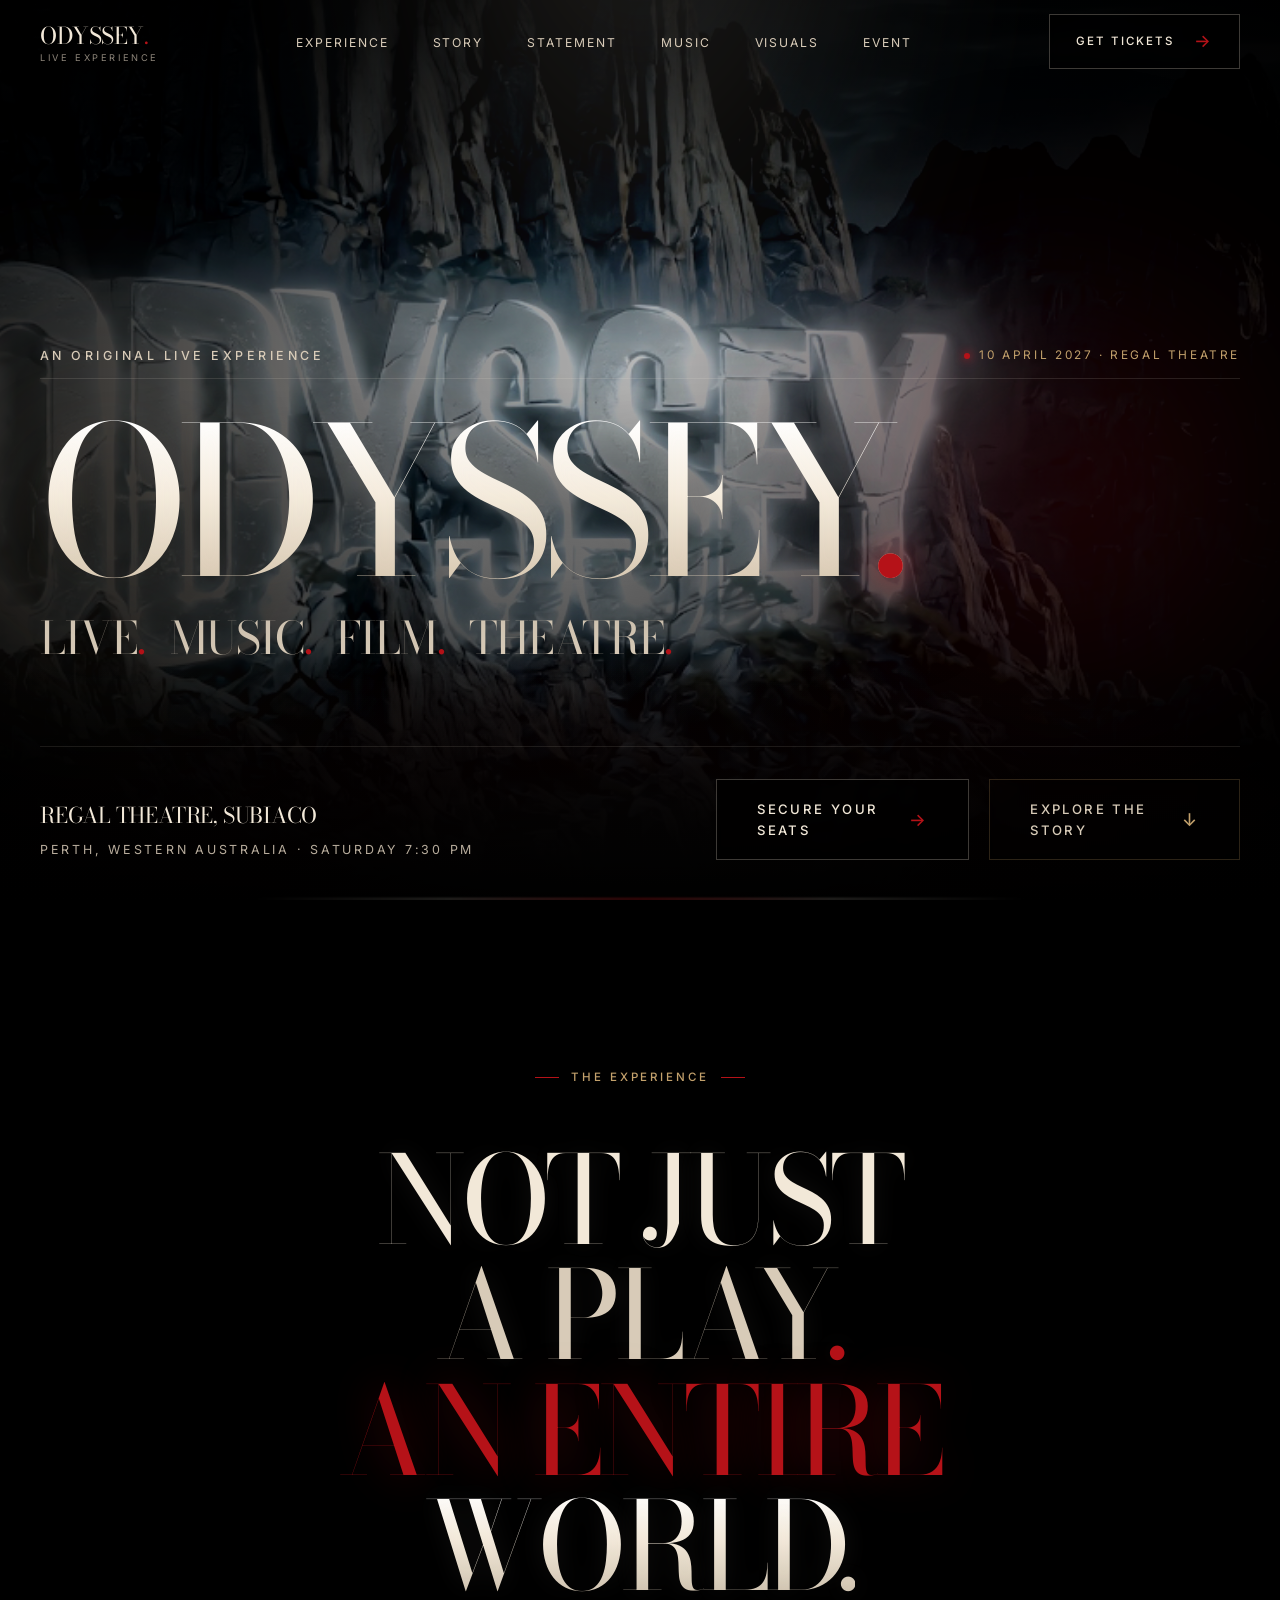
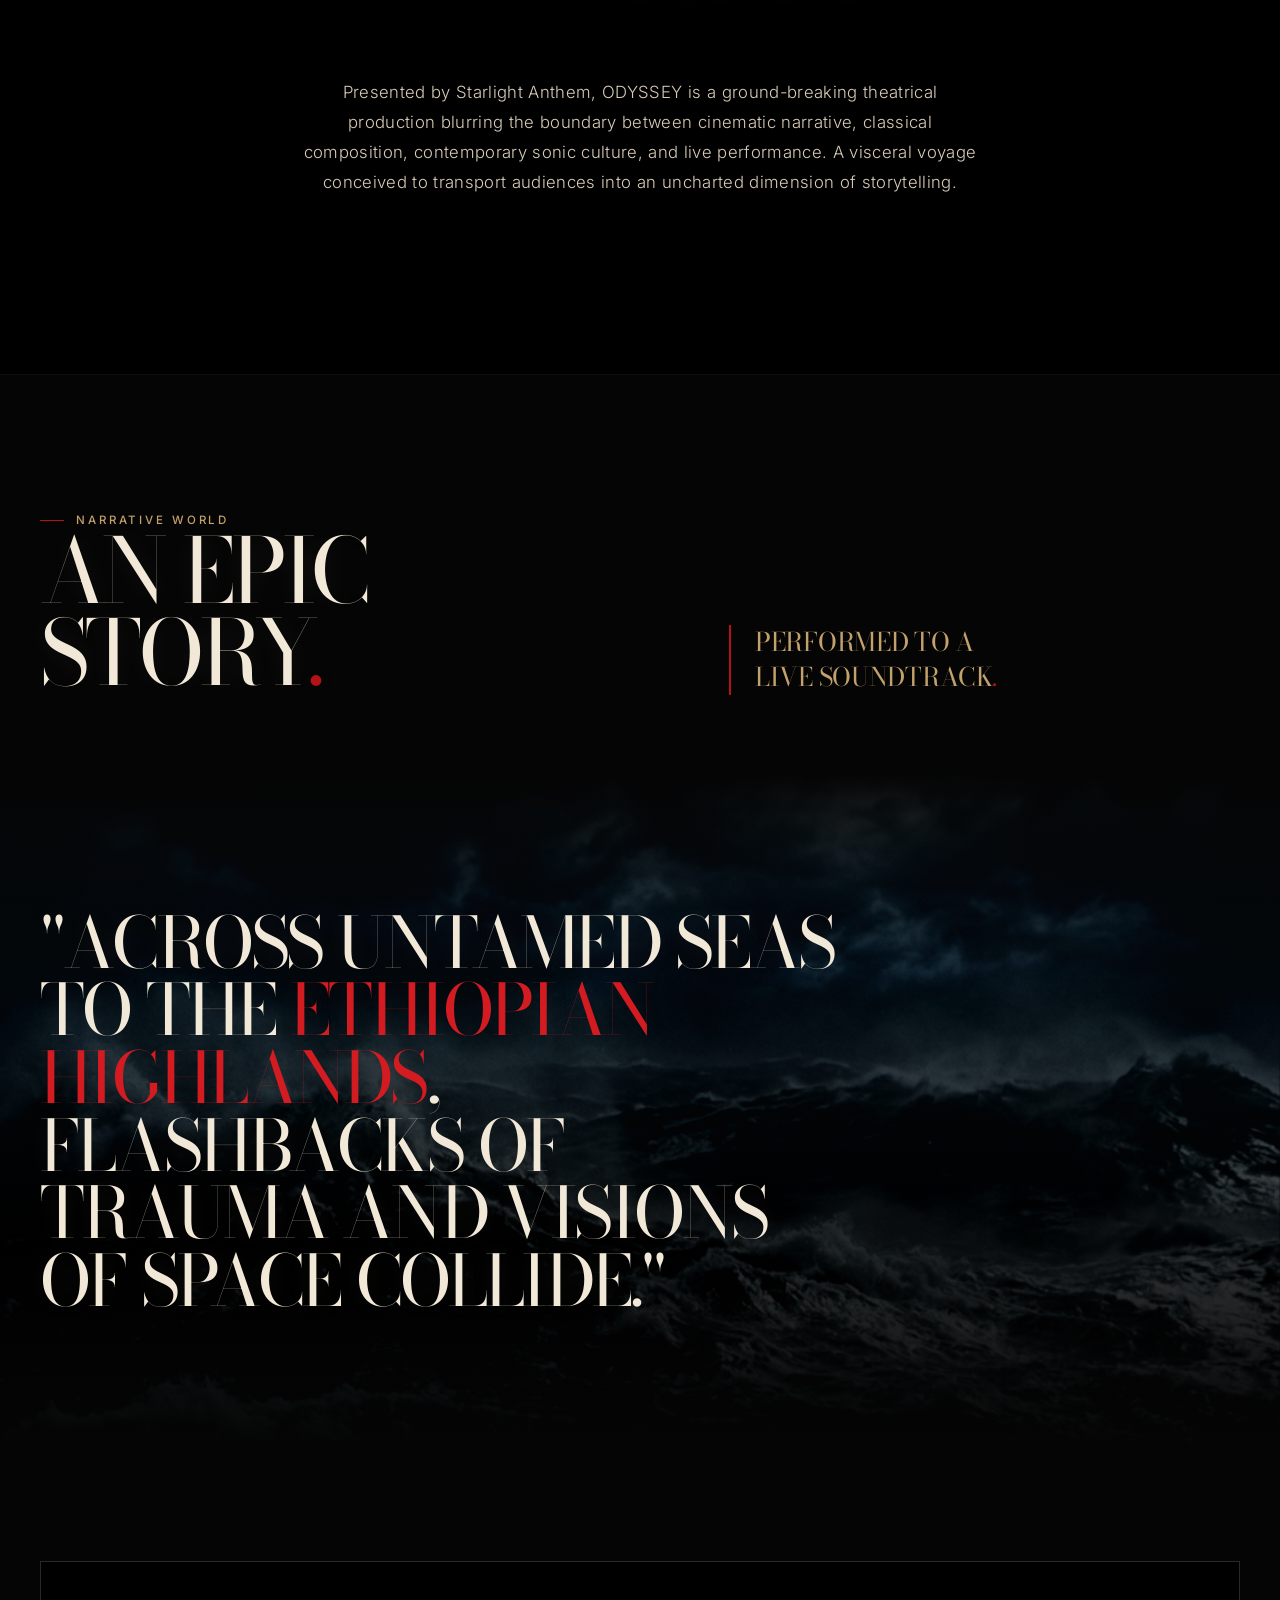
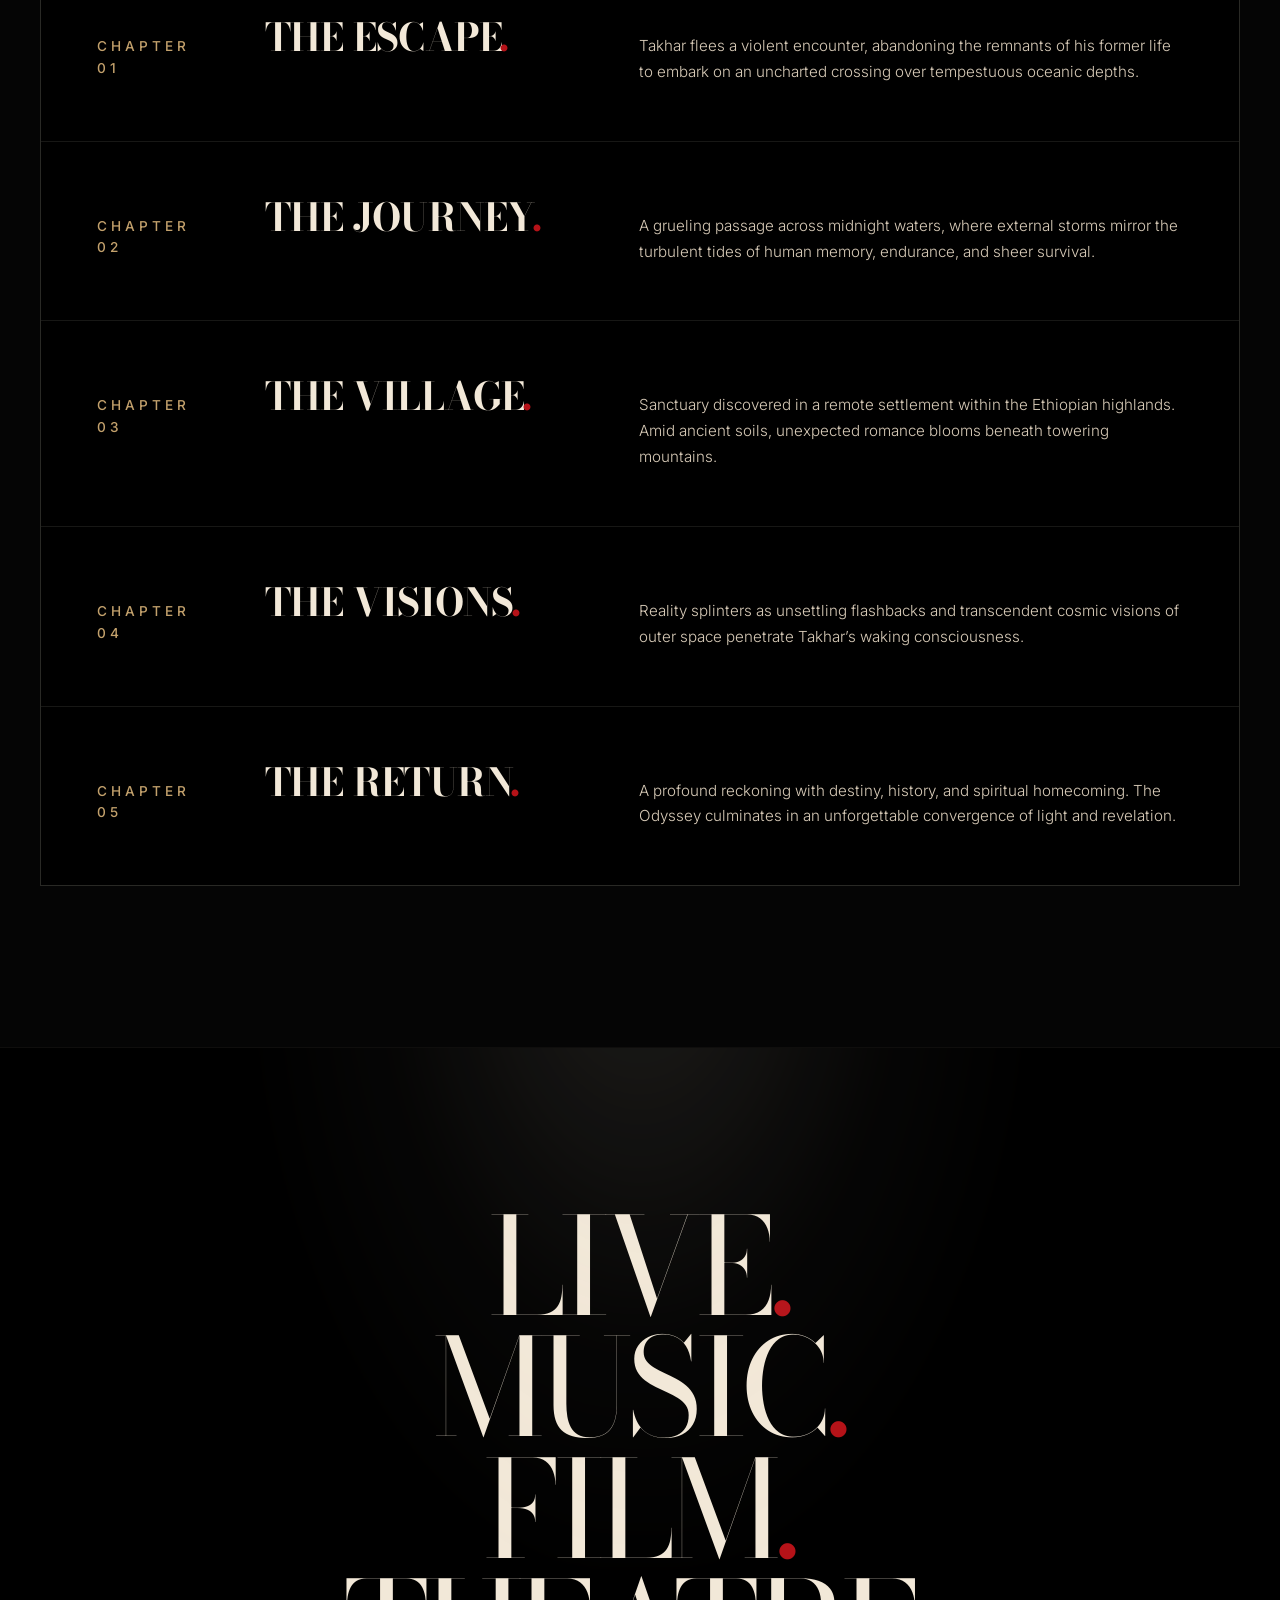
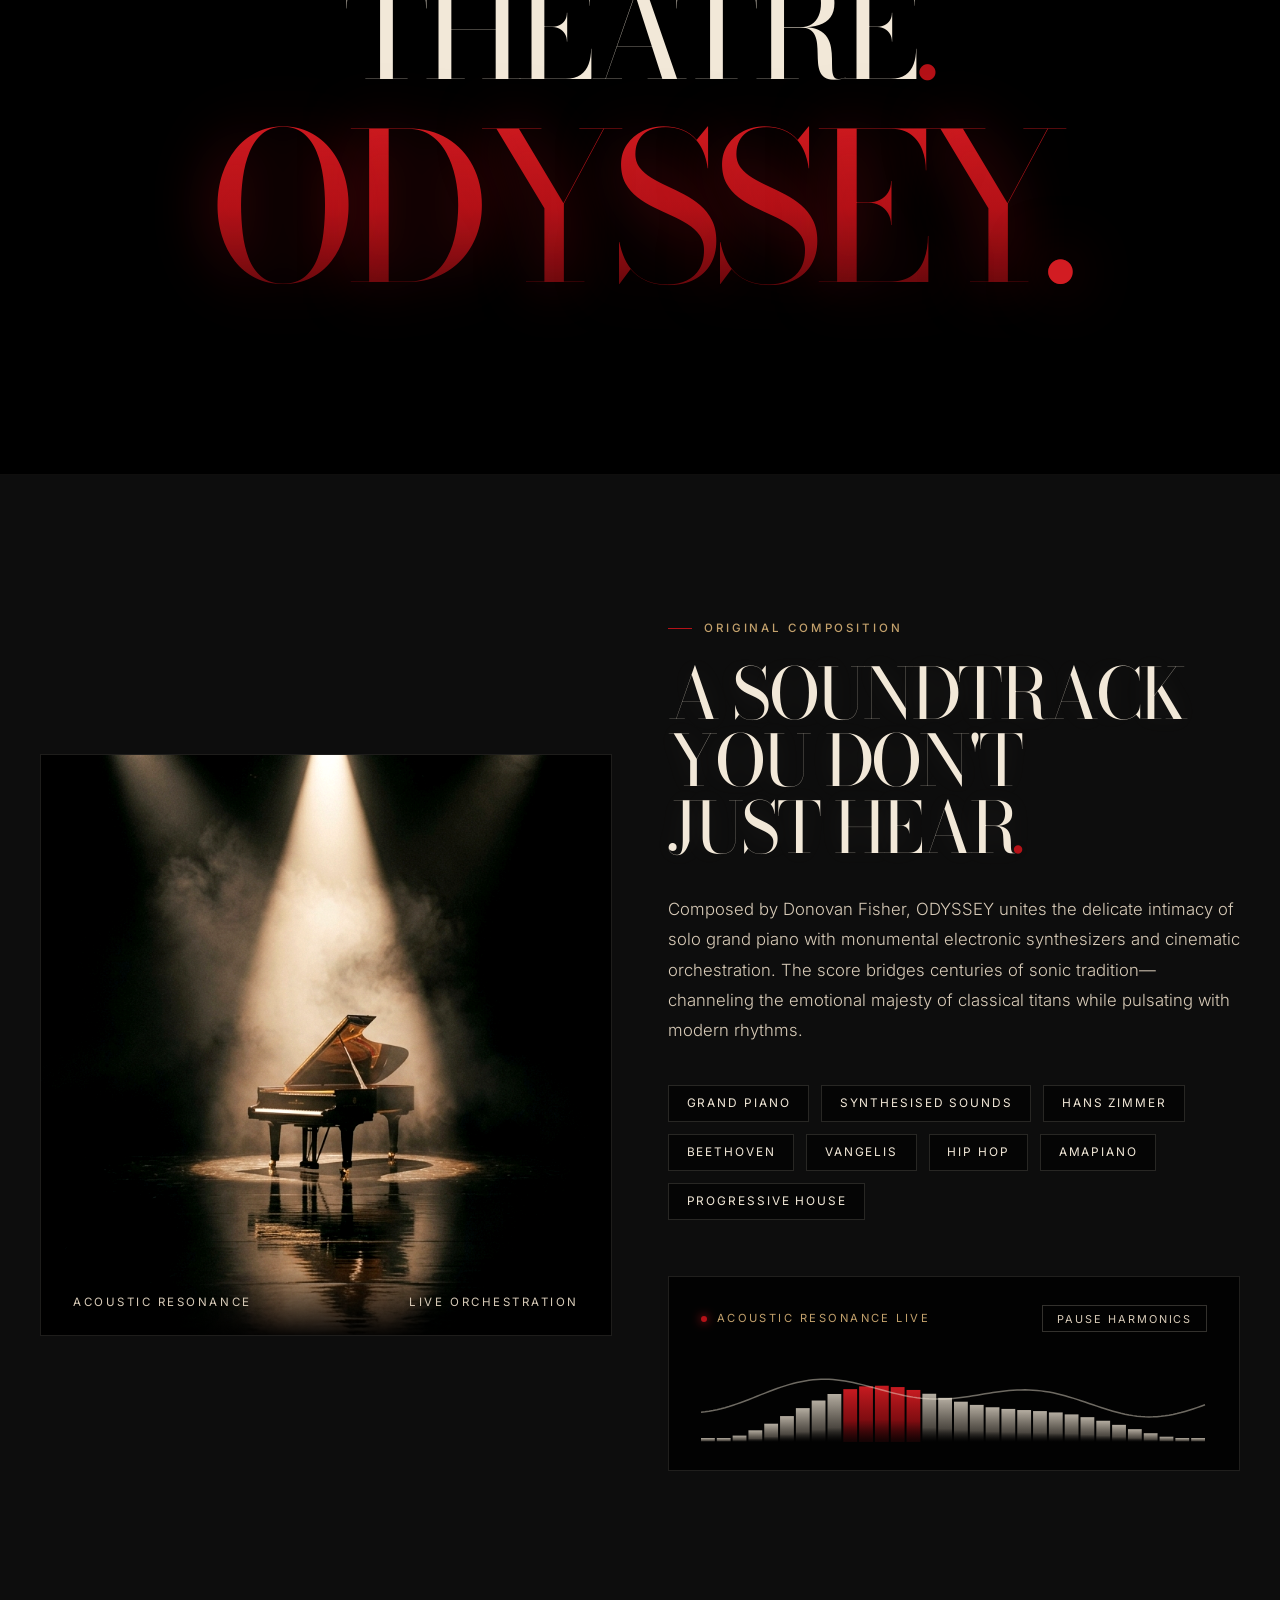
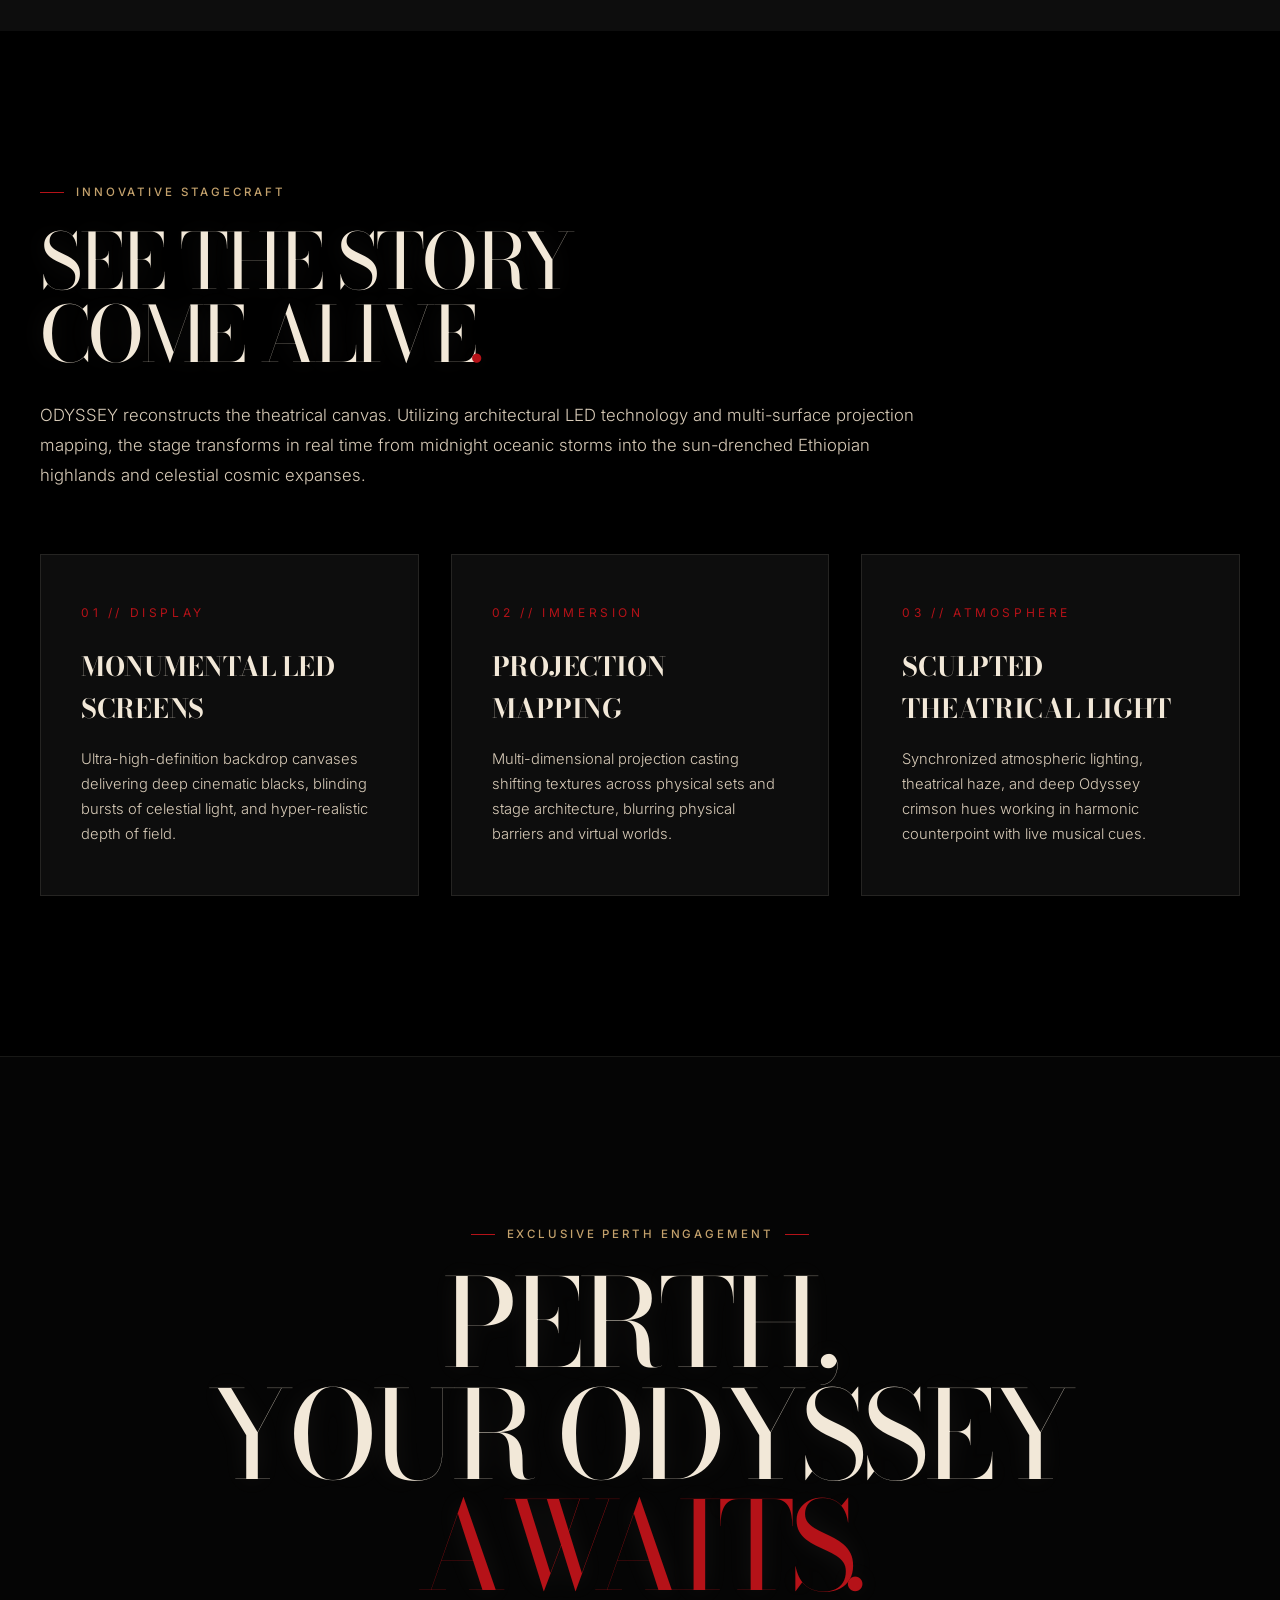
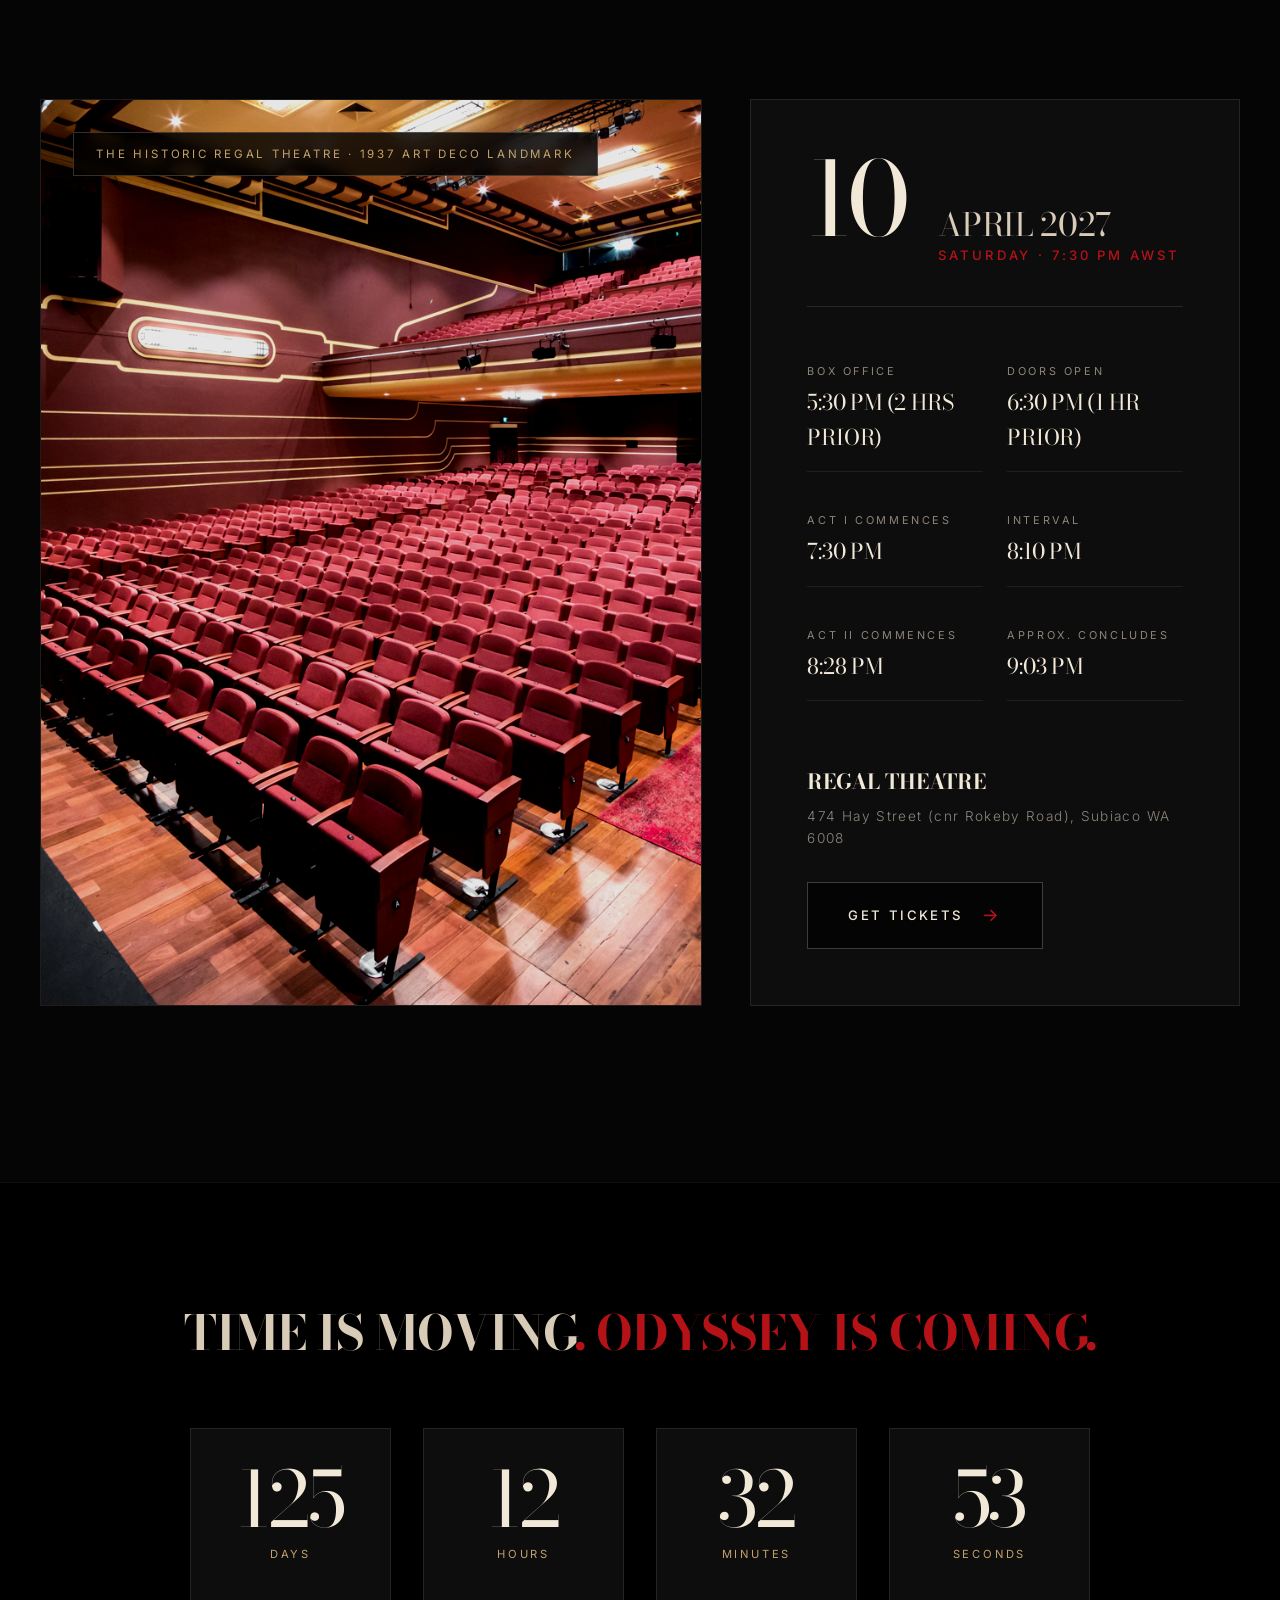
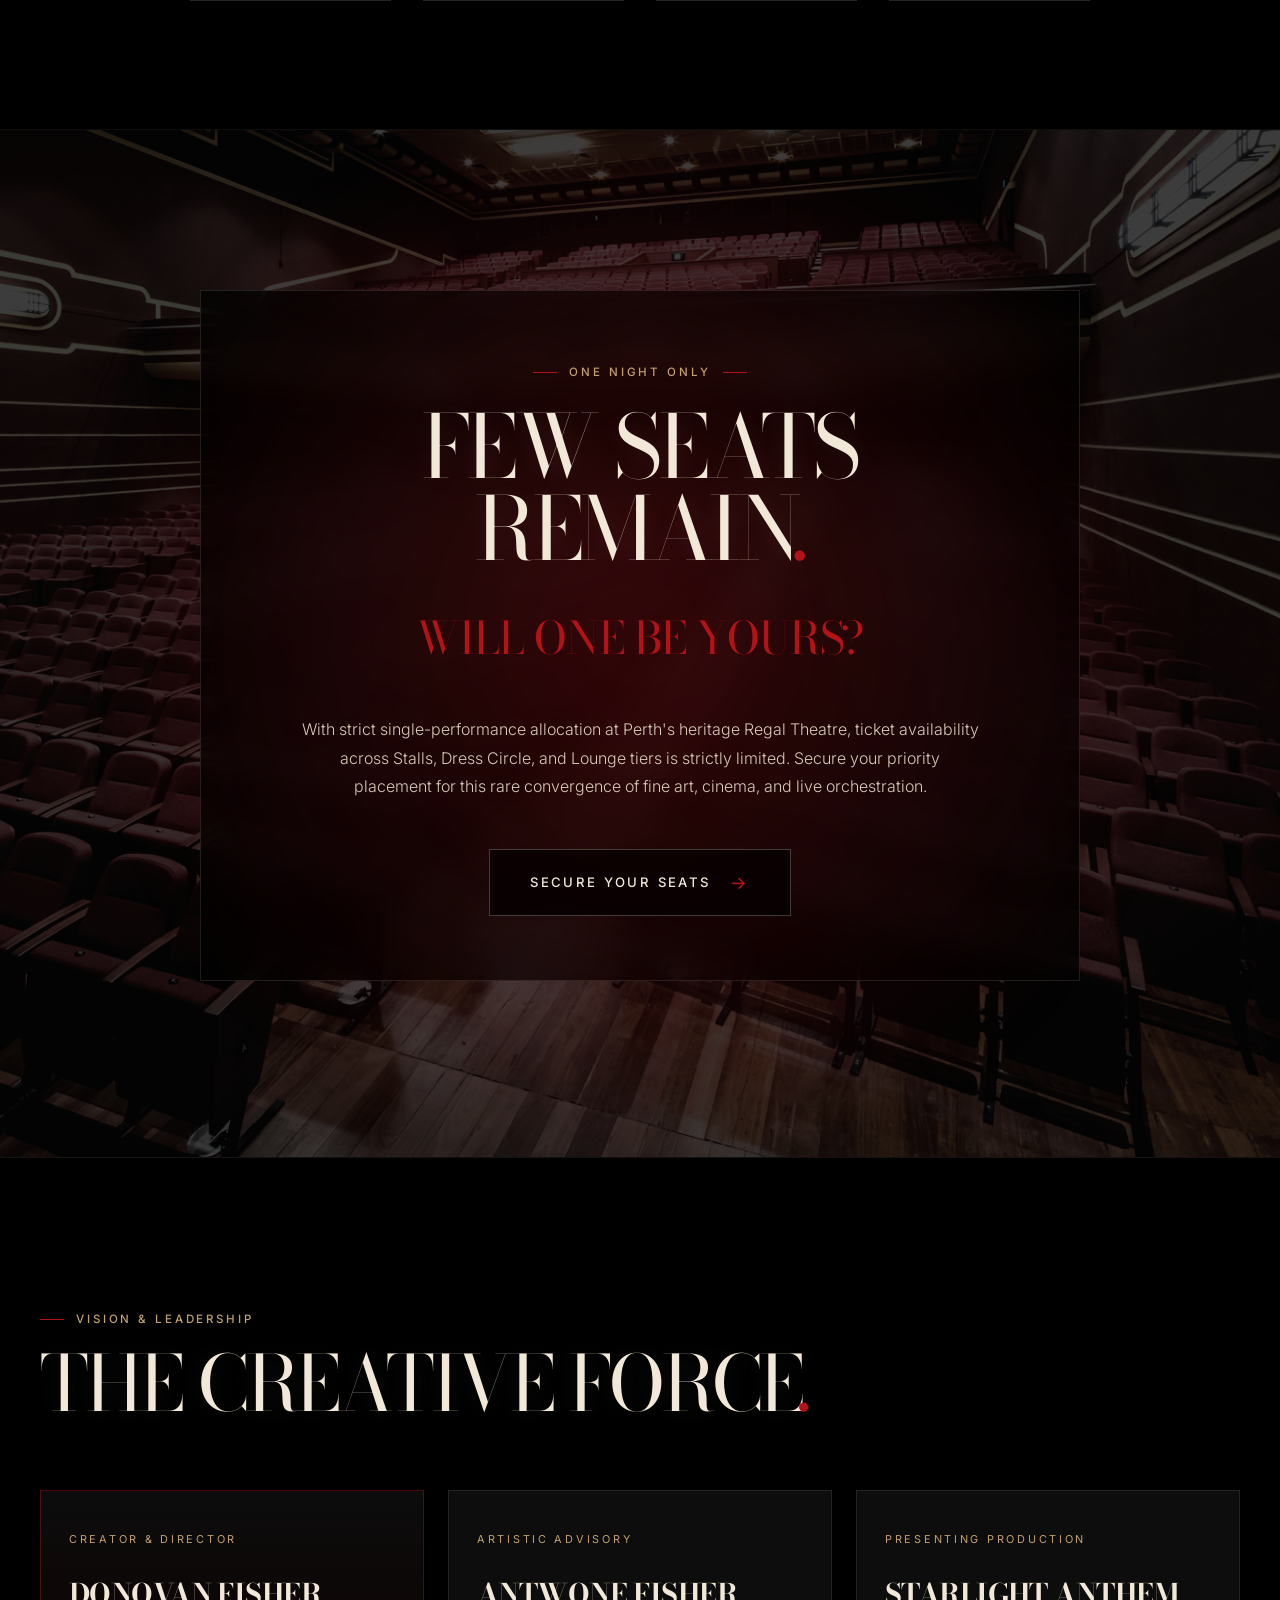
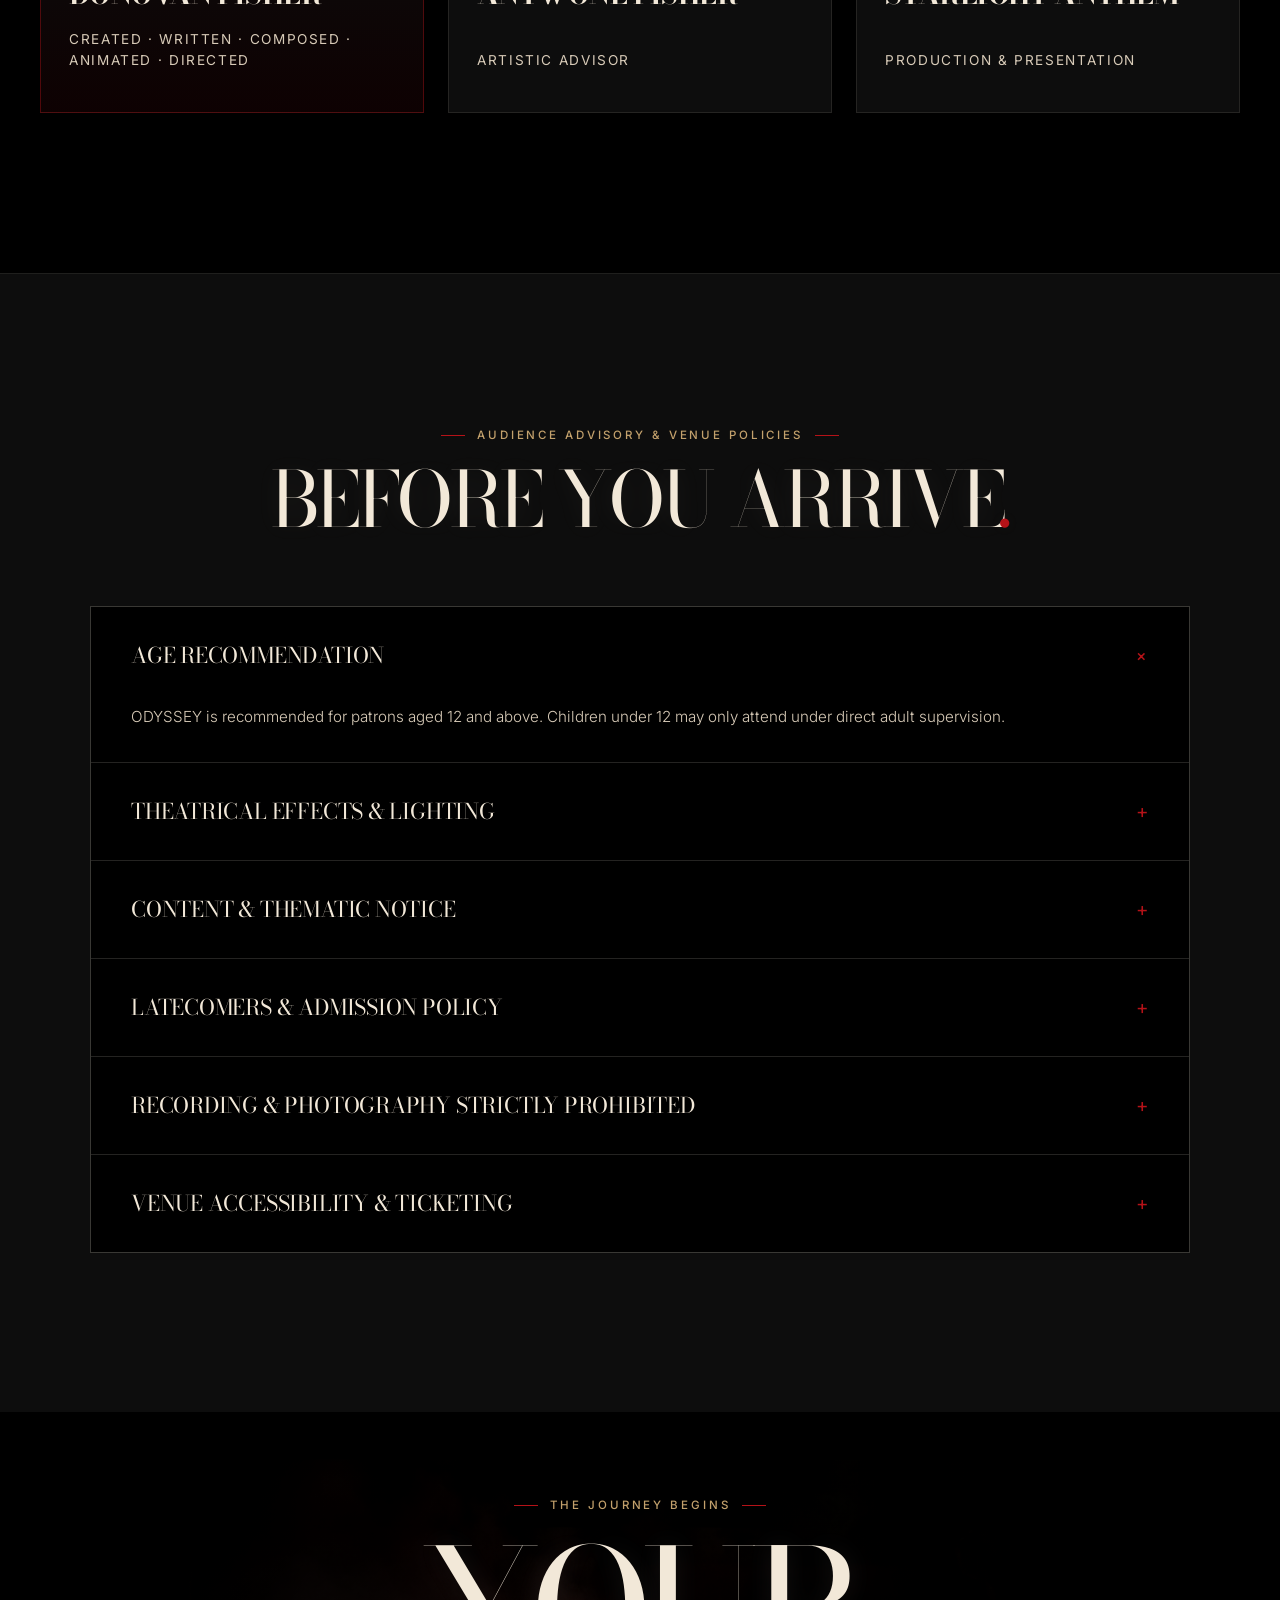
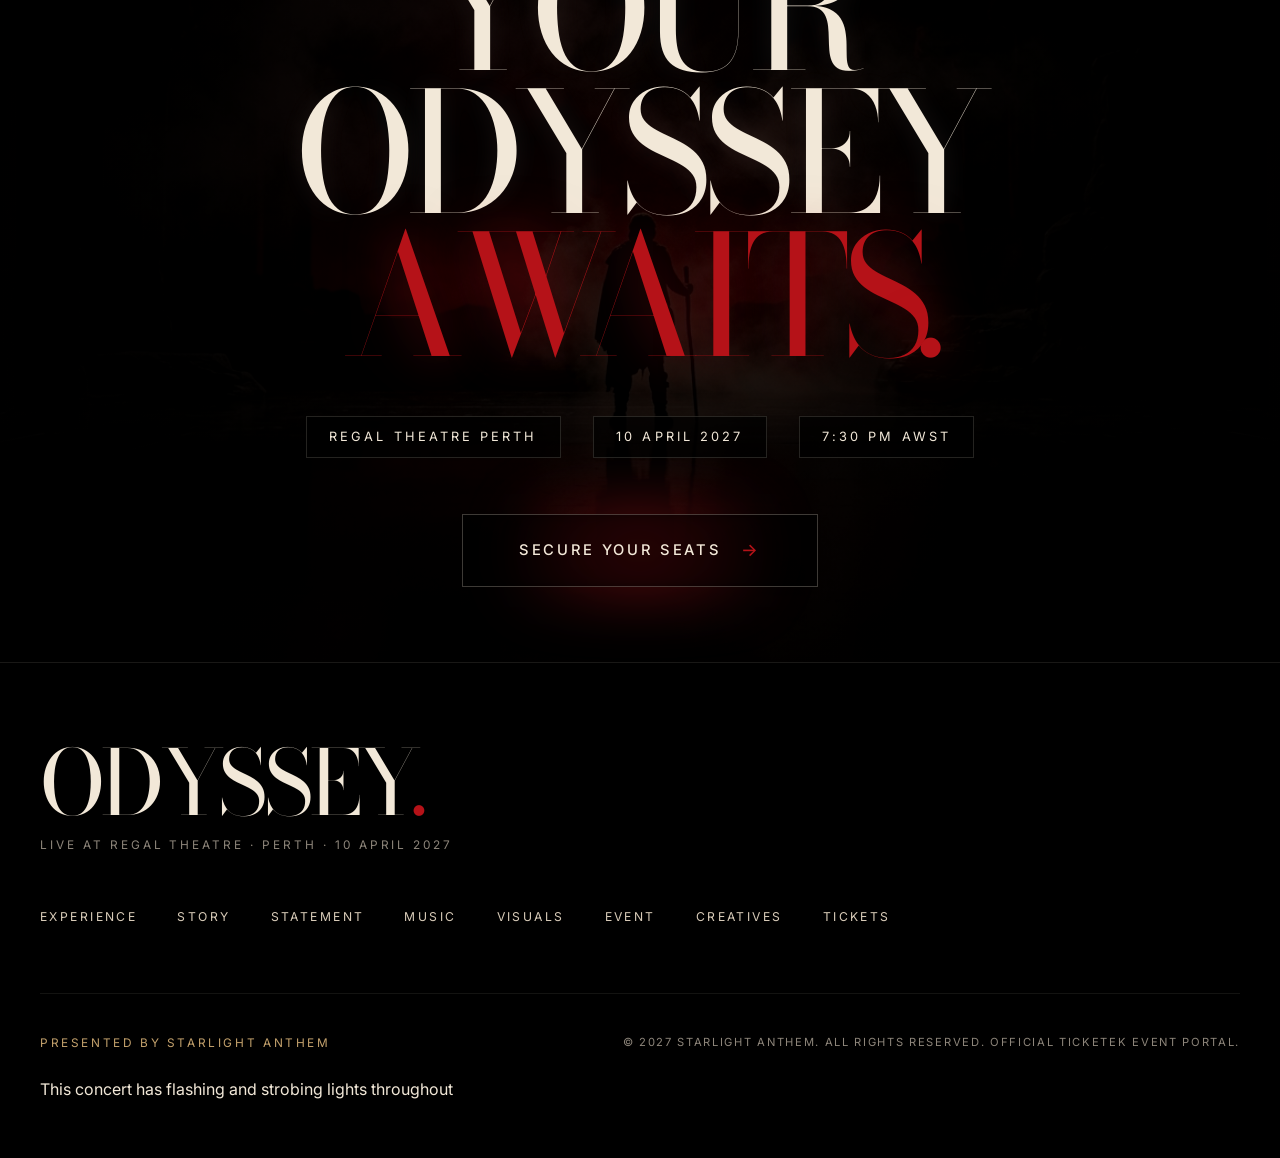
==== commit 558cc6bc: "Add lighting and strobe effects notice to footer" ====
--- a/odyssey/index.html
+++ b/odyssey/index.html
@@ -757,6 +757,9 @@
         <div class="footer-legal">
           &copy; 2027 STARLIGHT ANTHEM. ALL RIGHTS RESERVED. OFFICIAL TICKETEK EVENT PORTAL.
         </div>
+        <div class="footer-notice">
+          This concert has flashing and strobing lights throughout
+        </div>
       </div>
     </div>
   </footer>
